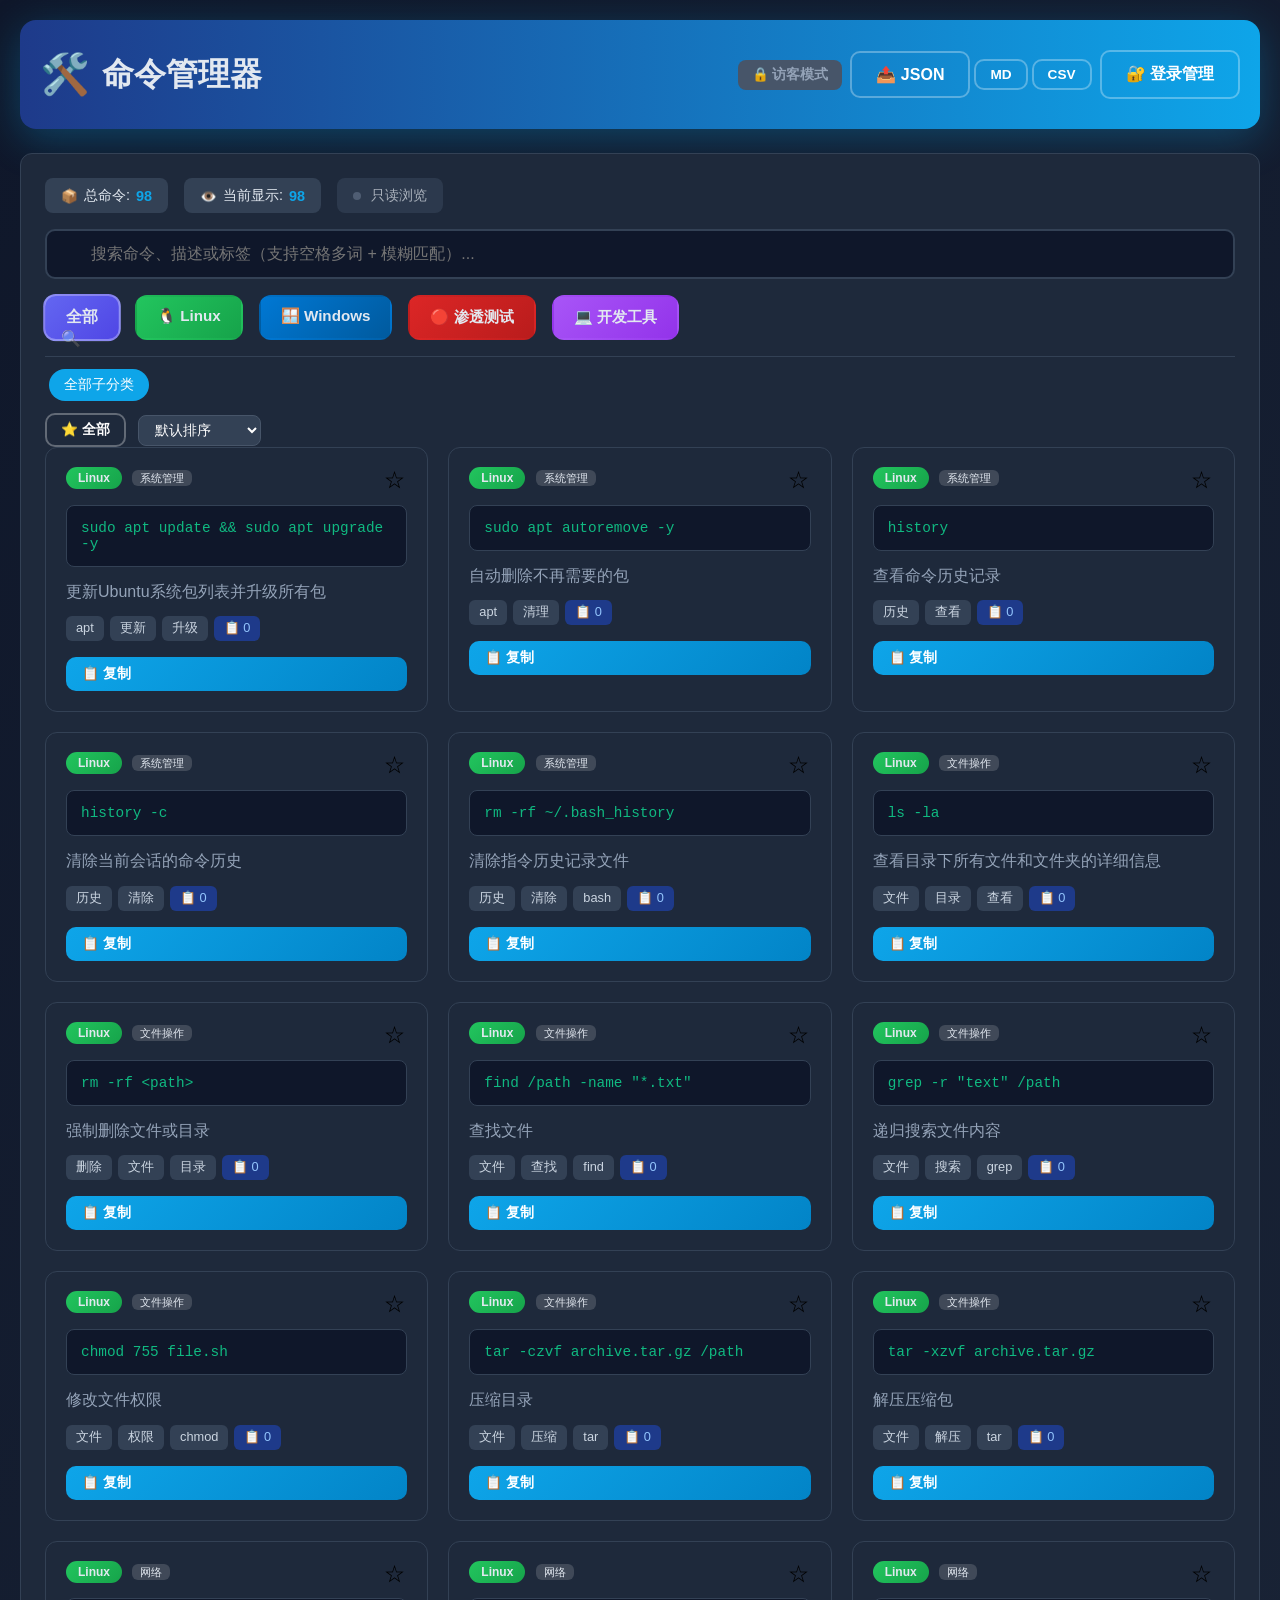
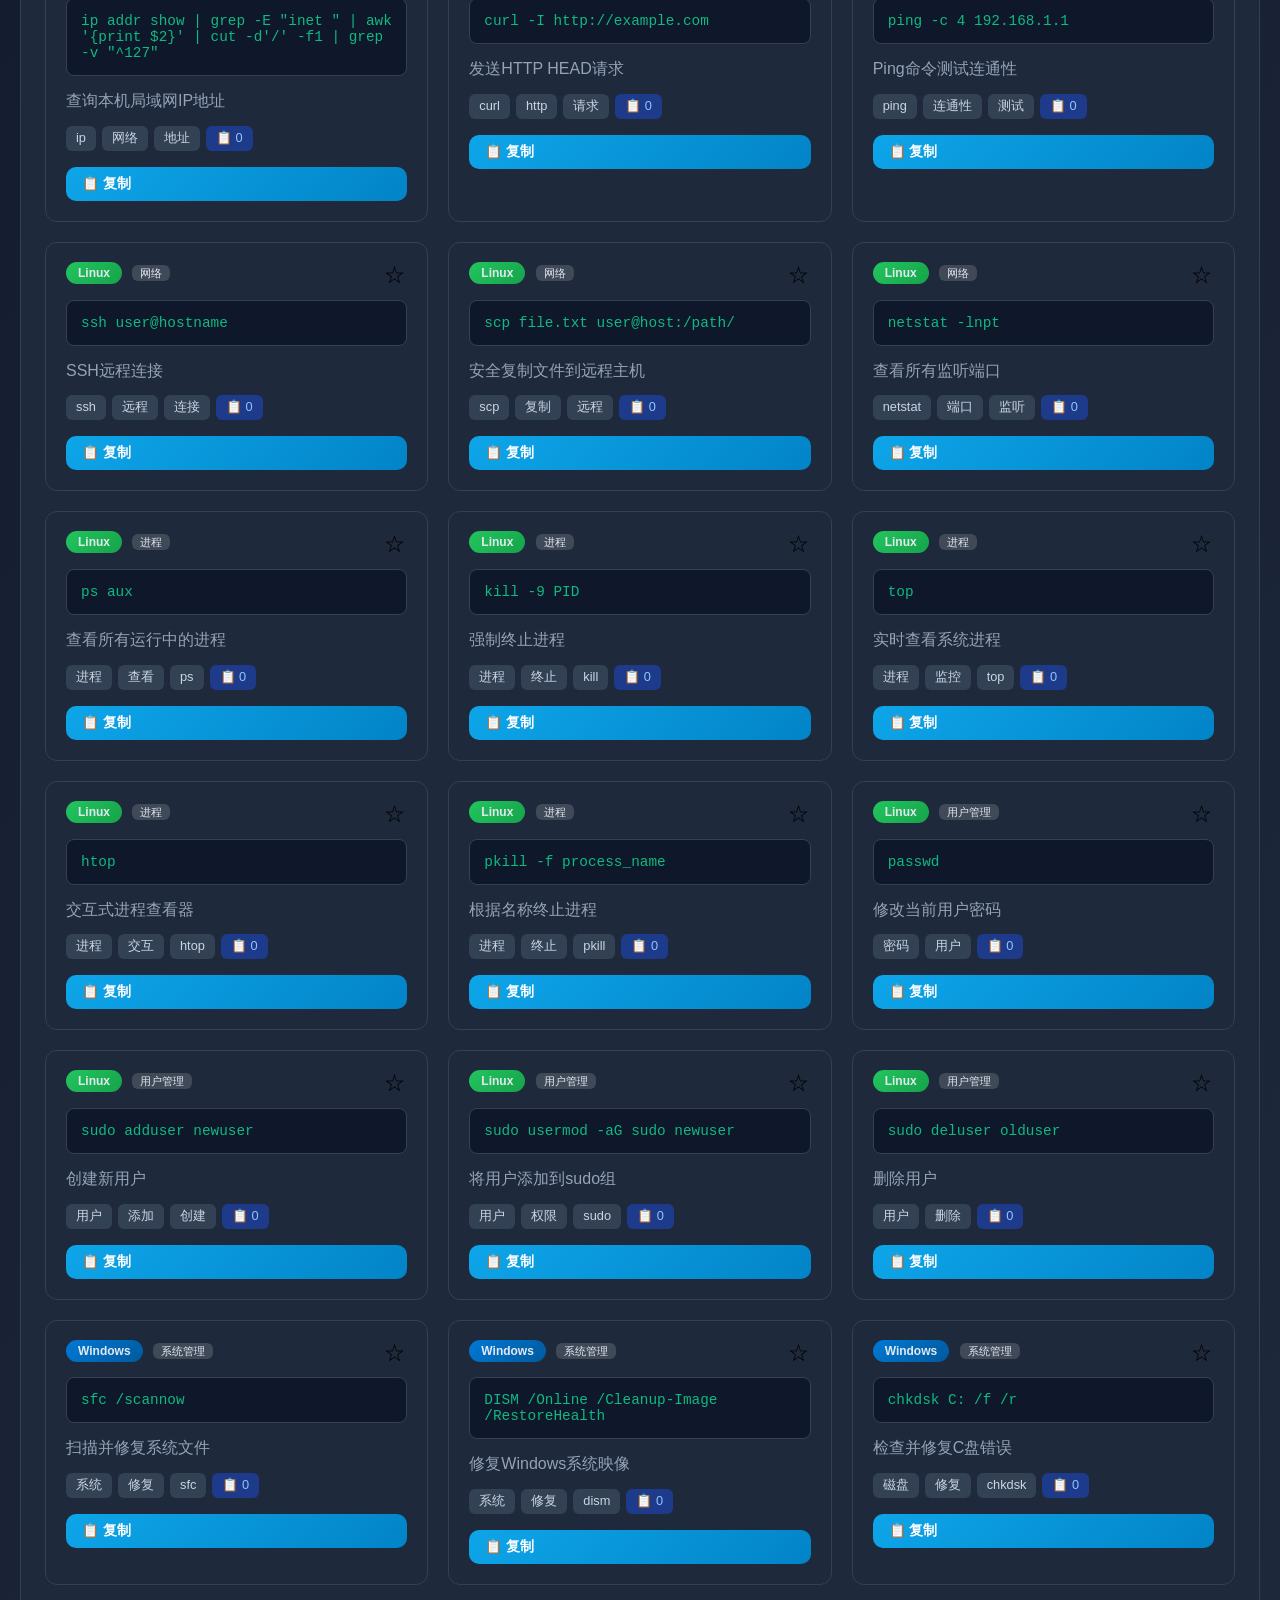
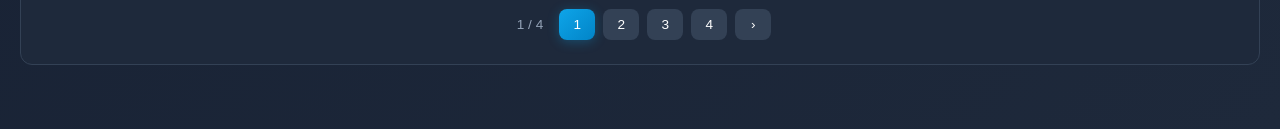
==== index.html @ 3b749e47 "fix: 搜索框自动填充admin - type=search + 移除id中username + autocomplete new-password" ====
<!DOCTYPE html>
<html lang="zh-CN">
<head>
    <meta charset="UTF-8">
    <meta name="viewport" content="width=device-width, initial-scale=1.0">
    <title>命令管理器</title>
    <style>
        * { margin: 0; padding: 0; box-sizing: border-box; }
        ::selection { background: rgba(14, 165, 233, 0.3); color: #e2e8f0; }
        ::-webkit-scrollbar { width: 8px; height: 8px; }
        ::-webkit-scrollbar-track { background: #0f172a; }
        ::-webkit-scrollbar-thumb { background: #475569; border-radius: 4px; }
        ::-webkit-scrollbar-thumb:hover { background: #64748b; }
        body { font-family: 'Segoe UI', Tahoma, Geneva, Verdana, sans-serif; background: linear-gradient(135deg, #0f172a 0%, #1e293b 100%); min-height: 100vh; color: #e2e8f0; }
        .container { max-width: 1400px; margin: 0 auto; padding: 20px 20px 40px; }
        
        header {
            background: linear-gradient(90deg, #1e3a8a, #0ea5e9);
            padding: 30px 20px;
            border-radius: 16px;
            margin-bottom: 24px;
            box-shadow: 0 10px 40px rgba(14, 165, 233, 0.3);
        }
        
        h1 { font-size: 2rem; font-weight: 700; display: flex; align-items: center; gap: 12px; }
        h1::before { content: "🛠️"; font-size: 2.5rem; }
        
        .header-content { display: flex; justify-content: space-between; align-items: center; flex-wrap: wrap; gap: 20px; }
        
        .btn {
            padding: 12px 24px; border: none; border-radius: 10px; cursor: pointer; font-size: 1rem;
            font-weight: 600; transition: all 0.3s ease; display: inline-flex; align-items: center; gap: 8px;
        }
        
        .btn-primary { background: linear-gradient(135deg, #10b981, #059669); color: white; box-shadow: 0 4px 15px rgba(16, 185, 129, 0.4); }
        .btn-primary:hover { transform: translateY(-2px); box-shadow: 0 6px 20px rgba(16, 185, 129, 0.5); }
        .btn-secondary { background: #475569; color: white; }
        .btn-secondary:hover { background: #64748b; }
        
        .search-section { background: #1e293b; padding: 24px; border-radius: 12px; margin-bottom: 24px; border: 1px solid #334155; }
        
        .stats-bar { display: flex; gap: 16px; margin-bottom: 16px; flex-wrap: wrap; }
        .stat-item { background: #334155; padding: 8px 16px; border-radius: 8px; font-size: 0.9rem; display: flex; align-items: center; gap: 6px; }
        .stat-item strong { color: #0ea5e9; }
        .stat-item:nth-child(1)::before { content: "📦"; font-size: 0.85rem; }
        .stat-item:nth-child(2)::before { content: "👁️"; font-size: 0.85rem; }
        
        .search-wrapper { position: relative; }
        .search-wrapper::before {
            content: "🔍"; position: absolute; left: 16px; top: 50%; transform: translateY(-50%);
            font-size: 1rem; z-index: 1; pointer-events: none; opacity: 0.6;
        }
        .search-input {
            width: 100%; padding: 14px 20px 14px 44px; background: #0f172a; border: 2px solid #334155;
            border-radius: 10px; color: white; font-size: 1rem; transition: all 0.3s ease;
            -webkit-appearance: none; appearance: none;
        }
        .search-input::-webkit-search-decoration,
        .search-input::-webkit-search-cancel-button,
        .search-input::-webkit-search-results-button,
        .search-input::-webkit-search-results-decoration { display: none; }
        .search-input:focus { outline: none; border-color: #0ea5e9; box-shadow: 0 0 0 3px rgba(14, 165, 233, 0.2); }
        
        .category-container {
            display: flex;
            gap: 16px;
            margin-top: 16px;
            padding-bottom: 16px;
            border-bottom: 1px solid #334155;
            flex-wrap: wrap;
        }
        
        .main-category {
            padding: 10px 20px;
            border-radius: 12px;
            cursor: pointer;
            font-weight: 600;
            transition: all 0.3s ease;
            border: 2px solid transparent;
            font-size: 0.95rem;
        }
        
        .main-category.active {
            transform: scale(1.05);
            border-color: rgba(255,255,255,0.3);
        }
        
        .main-category.linux { background: linear-gradient(135deg, #22c55e, #16a34a); }
        .main-category.windows { background: linear-gradient(135deg, #0078d4, #005a9e); }
        .main-category.pentest { background: linear-gradient(135deg, #dc2626, #b91c1c); }
        .main-category.dev { background: linear-gradient(135deg, #a855f7, #9333ea); }
        .main-category.all { background: linear-gradient(135deg, #6366f1, #4f46e5); }
        
        .sub-categories {
            display: flex;
            flex-wrap: wrap;
            gap: 8px;
            margin-top: 12px;
            padding-left: 4px;
        }
        
        .sub-category {
            padding: 6px 14px;
            background: #334155;
            border-radius: 16px;
            cursor: pointer;
            font-size: 0.85rem;
            transition: all 0.2s ease;
            border: 1px solid transparent;
        }
        
        .sub-category:hover { background: #475569; }
        .sub-category.active {
            background: #0ea5e9;
            color: white;
        }
        
        .commands-grid { display: grid; grid-template-columns: repeat(auto-fill, minmax(380px, 1fr)); gap: 20px; }
        
        .command-card {
            background: #1e293b;
            border-radius: 12px;
            padding: 20px;
            border: 1px solid #334155;
            transition: all 0.3s ease;
            position: relative;
        }
        
        .command-card:hover { transform: translateY(-4px); box-shadow: 0 12px 40px rgba(0, 0, 0, 0.4); border-color: #475569; }
        .command-card::after {
            content: ''; position: absolute; inset: 0; border-radius: 12px;
            opacity: 0; transition: opacity 0.3s;
            background: linear-gradient(135deg, rgba(14,165,233,0.05), transparent);
            pointer-events: none;
        }
        .command-card:hover::after { opacity: 1; }
        
        .command-header { display: flex; justify-content: space-between; align-items: flex-start; margin-bottom: 12px; }
        
        .category-badge {
            padding: 4px 12px;
            border-radius: 12px;
            font-size: 0.75rem;
            font-weight: 600;
        }
        
        .badge-linux { background: linear-gradient(135deg, #22c55e, #16a34a); }
        .badge-windows { background: linear-gradient(135deg, #0078d4, #005a9e); }
        .badge-pentest { background: linear-gradient(135deg, #dc2626, #b91c1c); }
        .badge-dev { background: linear-gradient(135deg, #a855f7, #9333ea); }
        
        .sub-badge {
            padding: 2px 8px;
            background: rgba(255,255,255,0.15);
            border-radius: 6px;
            font-size: 0.7rem;
            margin-left: 6px;
        }
        
        .command-code {
            background: #0f172a;
            padding: 14px;
            border-radius: 8px;
            font-family: 'JetBrains Mono', 'Fira Code', Consolas, monospace;
            font-size: 0.9rem;
            color: #10b981;
            overflow-x: auto;
            cursor: pointer;
            margin-bottom: 12px;
            border: 1px solid #334155;
            position: relative;
        }
        .command-code::after {
            content: "📋 复制";
            position: absolute; top: 6px; right: 6px;
            background: rgba(15,23,42,0.9); color: #94a3b8;
            padding: 2px 8px; border-radius: 4px;
            font-family: 'Segoe UI', sans-serif;
            font-size: 0.7rem; opacity: 0;
            transition: opacity 0.2s;
            pointer-events: none;
        }
        .command-code:hover::after { opacity: 1; }
        
        .command-description {
            color: #94a3b8;
            margin-bottom: 0;
            line-height: 1.6;
            display: -webkit-box;
            -webkit-line-clamp: 2;
            -webkit-box-orient: vertical;
            overflow: hidden;
            transition: all 0.35s ease;
        }
        .command-description.expanded {
            -webkit-line-clamp: unset;
        }
        .description-wrapper:has(.expanded) .description-expand-btn { color: #38bdf8; }
        .description-wrapper { margin-bottom: 12px; position: relative; }
        .description-expand-btn {
            background: none;
            border: none;
            color: #0ea5e9;
            cursor: pointer;
            font-size: 0.8rem;
            padding: 4px 0;
            margin-top: 4px;
        }
        .description-expand-btn:hover { color: #38bdf8; text-decoration: underline; }
        
        .tags { display: flex; flex-wrap: wrap; gap: 6px; margin-bottom: 16px; }
        .tag { background: #334155; padding: 4px 10px; border-radius: 6px; font-size: 0.8rem; color: #cbd5e1; }
        
        .card-actions { display: flex; gap: 8px; }
        .card-actions .btn { padding: 8px 16px; font-size: 0.85rem; flex: 1; }
        
        .btn-copy { background: linear-gradient(135deg, #0ea5e9, #0284c7); color: white; }
        .btn-copy:hover { background: linear-gradient(135deg, #0284c7, #0369a1); }
        .btn-edit { background: #334155; color: white; }
        .btn-edit:hover { background: #475569; }
        .btn-delete { background: #dc2626; color: white; }
        .btn-delete:hover { background: #b91c1c; }
        
        .modal {
            display: none;
            position: fixed;
            top: 0; left: 0; width: 100%; height: 100%;
            background: rgba(0, 0, 0, 0.7);
            backdrop-filter: blur(5px);
            z-index: 1000;
            justify-content: center;
            align-items: center;
            opacity: 0;
            transition: opacity 0.25s ease;
        }
        
        .modal.active { display: flex; opacity: 1; }
        
        .modal-content {
            background: #1e293b;
            padding: 30px;
            border-radius: 16px;
            width: 90%;
            max-width: 600px;
            max-height: 90vh;
            overflow-y: auto;
            border: 1px solid #334155;
            transform: scale(0.95) translateY(10px);
            transition: transform 0.25s ease;
        }
        .modal.active .modal-content { transform: scale(1) translateY(0); }
        
        .modal-header { display: flex; justify-content: space-between; align-items: center; margin-bottom: 24px; }
        .modal-header h2 { font-size: 1.5rem; }
        
        .close-btn {
            background: none; border: none; color: #94a3b8; font-size: 1.8rem;
            cursor: pointer; transition: color 0.3s;
        }
        
        .close-btn:hover { color: white; }
        
        .form-group { margin-bottom: 20px; }
        .form-group label { display: block; margin-bottom: 8px; font-weight: 600; color: #cbd5e1; }
        
        .form-group input, .form-group textarea, .form-group select {
            width: 100%; padding: 12px; background: #0f172a;
            border: 2px solid #334155; border-radius: 8px;
            color: white; font-size: 1rem; transition: all 0.3s;
        }
        
        .form-group input:focus, .form-group textarea:focus, .form-group select:focus {
            outline: none; border-color: #0ea5e9; box-shadow: 0 0 0 3px rgba(14, 165, 233, 0.15);
        }
        
        .form-group textarea { min-height: 100px; resize: vertical; font-family: monospace; }
        
        .form-row { display: flex; gap: 12px; }
        .form-row .form-group { flex: 1; }
        
        .form-actions { display: flex; gap: 12px; justify-content: flex-end; margin-top: 24px; }
        
        .empty-state { text-align: center; padding: 60px 20px; color: #64748b; grid-column: 1 / -1; }
        .empty-state-icon { font-size: 4rem; margin-bottom: 16px; }
        
        .toast-container {
            position: fixed; bottom: 30px; right: 30px;
            z-index: 2000;
            display: flex;
            flex-direction: column-reverse;
            gap: 8px;
            pointer-events: none;
        }
        .toast-item {
            background: #10b981; color: white;
            padding: 12px 20px; border-radius: 10px;
            box-shadow: 0 10px 30px rgba(0, 0, 0, 0.3);
            transform: translateX(30px); opacity: 0;
            transition: all 0.35s cubic-bezier(0.22, 1, 0.36, 1);
            display: flex; align-items: center; gap: 12px;
        }
        .toast-item.show { transform: translateX(0); opacity: 1; }
        .toast-item.fade { opacity: 0; transform: translateX(30px); }
        .toast-item.undo-toast { background: #334155; }
        .toast-undo-btn {
            background: #0ea5e9; color: white; border: none; border-radius: 6px;
            padding: 4px 12px; cursor: pointer; font-weight: 600; font-size: 0.85rem;
            white-space: nowrap; transition: background 0.2s;
        }
        .toast-undo-btn:hover { background: #0284c7; }
        .command-code:hover { border-color: #0ea5e9; }
        .command-code.copied {
            animation: flashCopy 0.6s ease;
            border-color: #10b981;
        }
        @keyframes flashCopy {
            0% { background: #0f172a; }
            30% { background: rgba(16, 185, 129, 0.3); box-shadow: 0 0 20px rgba(16, 185, 129, 0.3); }
            100% { background: #0f172a; }
        }
        .highlight { background: #eab308; color: #0f172a; padding: 1px 4px; border-radius: 3px; font-weight: 600; }
        .header-actions { display: flex; gap: 8px; align-items: center; flex-wrap: wrap; }
        .btn-outline { background: transparent; border: 2px solid rgba(255,255,255,0.3); color: white; }
        .btn-outline:hover { background: rgba(255,255,255,0.1); border-color: white; }
        .btn-sm { padding: 6px 14px; font-size: 0.85rem; }
        .filter-bar { display: flex; gap: 12px; margin-top: 12px; flex-wrap: wrap; align-items: center; }
        .shortcuts-overlay {
            display: none; position: fixed; inset: 0; background: rgba(0,0,0,0.6);
            backdrop-filter: blur(4px); z-index: 3000; justify-content: center; align-items: center;
            opacity: 0; transition: opacity 0.2s ease;
        }
        .shortcuts-overlay.active { display: flex; opacity: 1; }
        .shortcuts-panel {
            background: #1e293b; border: 1px solid #334155; border-radius: 16px;
            padding: 30px; max-width: 480px; width: 90%; max-height: 80vh; overflow-y: auto;
            transform: scale(0.95); transition: transform 0.25s ease;
        }
        .shortcuts-overlay.active .shortcuts-panel { transform: scale(1); }
        .shortcuts-panel h2 { margin-bottom: 20px; font-size: 1.3rem; }
        .shortcuts-grid { display: grid; grid-template-columns: 1fr 2fr; gap: 4px 16px; }
        .shortcuts-grid .key {
            background: #0f172a; padding: 6px 12px; border-radius: 6px;
            font-family: monospace; font-size: 0.85rem; text-align: center;
            border: 1px solid #475569; color: #0ea5e9;
        }
        .shortcuts-grid .desc { padding: 6px 0; color: #94a3b8; font-size: 0.9rem; }
        .btn-star {
            background: none; border: none; cursor: pointer; font-size: 1.3rem; padding: 2px;
            transition: all 0.2s; line-height: 1;
        }
        .btn-star:hover { transform: scale(1.3); }
        .btn-star.favorited { animation: starPop 0.3s ease; }
        @keyframes starPop {
            0% { transform: scale(1); }
            50% { transform: scale(1.3); }
            100% { transform: scale(1); }
        }
        .sort-select {
            background: #334155; color: white; border: 1px solid #475569;
            padding: 6px 12px; border-radius: 8px; font-size: 0.85rem;
            cursor: pointer;
        }
        .sort-select:focus { outline: none; border-color: #0ea5e9; }
        .command-card.favorited { border-color: #eab308; }

        .batch-bar {
            display: none; background: #334155; border-radius: 10px;
            padding: 12px 16px; margin-bottom: 16px; align-items: center; gap: 12px; flex-wrap: wrap;
            transform: translateY(-8px); opacity: 0;
            transition: all 0.3s ease;
        }
        .batch-bar.active { display: flex; transform: translateY(0); opacity: 1; }
        .batch-bar .count { color: #94a3b8; font-size: 0.9rem; flex: 1; }
        .card-checkbox {
            width: 18px; height: 18px; cursor: pointer; accent-color: #0ea5e9;
            flex-shrink: 0;
        }
        .command-card .card-row { display: flex; gap: 10px; align-items: flex-start; }
        .command-card .card-body { flex: 1; min-width: 0; }

        .pagination { display: flex; justify-content: center; gap: 8px; margin-top: 24px; flex-wrap: wrap; }
        .page-btn {
            background: #334155; color: white; border: none; border-radius: 8px;
            padding: 8px 14px; cursor: pointer; font-size: 0.85rem; transition: all 0.2s;
            min-width: 36px; text-align: center;
        }
        .page-btn:hover { background: #475569; transform: translateY(-1px); }
        .page-btn.active { background: linear-gradient(135deg, #0ea5e9, #0284c7); box-shadow: 0 2px 12px rgba(14,165,233,0.3); }
        .page-btn:disabled { opacity: 0.4; cursor: default; transform: none; }
        .page-info { color: #94a3b8; font-size: 0.85rem; display: flex; align-items: center; padding: 0 8px; }
        
        @media (max-width: 1024px) {
            .commands-grid { grid-template-columns: repeat(auto-fill, minmax(320px, 1fr)); }
        }
        @media (max-width: 768px) {
            .commands-grid { grid-template-columns: 1fr; }
            h1 { font-size: 1.5rem; }
            .header-content { flex-direction: column; align-items: stretch; }
            .stats-bar { flex-direction: column; }
            .form-row { flex-direction: column; }
            header { padding: 20px 16px; }
            .search-section { padding: 16px; }
            .command-card { padding: 16px; }
            .modal-content { padding: 20px; }
            .toast-container { right: 16px; bottom: 16px; left: 16px; }
            .toast-item { width: 100%; }
        }
        .sync-status { cursor: pointer; }
        .sync-status:hover { background: #475569; }
        .sync-status .sync-dot {
            display: inline-block; width: 8px; height: 8px; border-radius: 50%;
            margin-right: 4px; vertical-align: middle;
        }
        .sync-status .sync-dot.disconnected { background: #ef4444; }
        .sync-status .sync-dot.syncing { background: #f59e0b; animation: syncPulse 0.8s infinite; }
        .sync-status .sync-dot.synced { background: #10b981; }
        .sync-status .sync-dot.error { background: #ef4444; }
        @keyframes syncPulse {
            0%, 100% { opacity: 1; }
            50% { opacity: 0.3; }
        }
        .sync-link { color: #0ea5e9; text-decoration: none; }
        .sync-link:hover { text-decoration: underline; }
        .auth-badge {
            display: inline-flex; align-items: center; gap: 6px;
            padding: 6px 14px; border-radius: 8px; font-size: 0.85rem; font-weight: 600;
        }
        .auth-badge.visitor { background: #475569; color: #94a3b8; }
        .auth-badge.admin { background: #1e3a8a; color: #93c5fd; }
        body:not(.admin-mode) .admin-only { display: none !important; }
        body.admin-mode .visitor-only { display: none !important; }
    </style>
</head>
<body>
    <div class="container">
        <header>
            <div class="header-content">
               <h1>命令管理器</h1>
                <div class="header-actions">
                    <span class="auth-badge visitor visitor-only">🔒 访客模式</span>
                    <span class="auth-badge admin admin-only">👑 管理员</span>
                    <button class="btn btn-primary admin-only" onclick="openModal()">
                        <span>➕</span> 添加命令
                    </button>
                    <div style="display:flex;gap:4px;align-items:center">
                        <button class="btn btn-outline" onclick="exportData('json')">📤 JSON</button>
                        <button class="btn btn-outline btn-sm" onclick="exportData('markdown')">MD</button>
                        <button class="btn btn-outline btn-sm" onclick="exportData('csv')">CSV</button>
                    </div>
                    <button class="btn btn-outline admin-only" onclick="document.getElementById('importInput').click()">📥 导入</button>
                    <button class="btn btn-outline admin-only" onclick="manualSync()" title="手动同步到 GitHub">☁️ 同步</button>
                    <input type="file" id="importInput" accept=".json" style="display:none" onchange="importData(event)">
                    <button class="btn btn-outline visitor-only" id="loginBtn" onclick="openLoginModal()">🔐 登录管理</button>
                    <button class="btn btn-outline admin-only" id="logoutBtn" onclick="logout()">🚪 退出</button>
                </div>
            </div>
        </header>

        <div class="search-section">
            <div class="stats-bar">
                <div class="stat-item">总命令: <strong id="totalCount">0</strong></div>
                <div class="stat-item">当前显示: <strong id="currentCount">0</strong></div>
                <div class="stat-item visitor-only" style="cursor:default;opacity:0.7">
                    <span style="display:inline-block;width:8px;height:8px;border-radius:50%;background:#64748b;margin-right:4px;vertical-align:middle"></span>
                    只读浏览
                </div>
                <div class="stat-item sync-status admin-only" id="syncStatus" onclick="openSyncModal()" title="点击配置云同步"><span class="sync-dot disconnected" id="syncDot"></span><span id="syncStatusText">未连接</span><span style="margin-left:6px;cursor:pointer;opacity:0.6;transition:opacity 0.2s" onclick="event.stopPropagation();manualSync()" onmouseover="this.style.opacity=1" onmouseout="this.style.opacity=0.6" title="手动同步">⟳</span></div>
            </div>
            <div class="search-wrapper"><input type="search" class="search-input" id="searchInput" placeholder="搜索命令、描述或标签（支持空格多词 + 模糊匹配）..." oninput="onSearchInput()" autocomplete="off">
            
            <div class="category-container" id="mainCategories">
                <div class="main-category all active" data-category="all" onclick="selectMainCategory('all')">全部</div>
                <div class="main-category linux" data-category="Linux" onclick="selectMainCategory('Linux')">🐧 Linux</div>
                <div class="main-category windows" data-category="Windows" onclick="selectMainCategory('Windows')">🪟 Windows</div>
                <div class="main-category pentest" data-category="渗透测试" onclick="selectMainCategory('渗透测试')">🔴 渗透测试</div>
                <div class="main-category dev" data-category="开发工具" onclick="selectMainCategory('开发工具')">💻 开发工具</div>
            </div>
            
            <div class="sub-categories" id="subCategories">
            </div>
            <div class="filter-bar" id="filterBar">
                <button class="btn btn-outline btn-sm" id="favoriteFilter" onclick="toggleFavoriteFilter()">⭐ 全部</button>
                <select class="sort-select" id="sortSelect" onchange="filterCommands()">
                    <option value="default">默认排序</option>
                    <option value="freq">🔥 使用频率</option>
                    <option value="recent">🕐 最近添加</option>
                    <option value="name">📋 名称</option>
                </select>
            </div>
            <div class="batch-bar admin-only" id="batchBar">
                <span class="count" id="batchCount">已选择 0 项</span>
                <button class="btn btn-outline btn-sm" onclick="selectAll()">全选</button>
                <button class="btn btn-delete btn-sm" onclick="batchDelete()">🗑️ 批量删除</button>
                <button class="btn btn-sm" style="background:#0ea5e9;color:white" onclick="batchExport()">📤 导出选中</button>
            </div>
        </div>

        <div class="commands-grid" id="commandsGrid">
        </div>
        <div class="pagination" id="pagination"></div>
    </div>

    <div class="shortcuts-overlay" id="shortcutsOverlay" onclick="if(event.target===this)closeShortcuts()">
        <div class="shortcuts-panel">
            <div class="modal-header">
                <h2>⌨️ 键盘快捷键</h2>
                <button class="close-btn" onclick="closeShortcuts()">&times;</button>
            </div>
            <div class="shortcuts-grid">
                <span class="key">N</span><span class="desc">添加新命令</span>
                <span class="key">⌘F / Ctrl+F</span><span class="desc">聚焦搜索框</span>
                <span class="key">Esc</span><span class="desc">关闭弹窗</span>
                <span class="key">?</span><span class="desc">显示此面板</span>
                <span class="key">单击命令</span><span class="desc">复制到剪贴板</span>
                <span class="key">⭐ 星标</span><span class="desc">收藏常用命令</span>
            </div>
        </div>
    </div>

    <div class="modal" id="commandModal">
        <div class="modal-content">
            <div class="modal-header">
                <h2 id="modalTitle">添加命令</h2>
                <button class="close-btn" onclick="closeModal()">&times;</button>
            </div>
            <form id="commandForm" onsubmit="saveCommand(event)">
                <input type="hidden" id="commandId">
                <div class="form-group">
                    <label>命令</label>
                    <textarea id="commandInput" required placeholder="例如: ls -la"></textarea>
                </div>
                <div class="form-group">
                    <label>说明</label>
                    <textarea id="descriptionInput" required placeholder="命令的用途说明" rows="2"></textarea>
                </div>
                <div class="form-row">
                    <div class="form-group">
                        <label>主分类</label>
                        <select id="mainCategoryInput" required onchange="onMainCategoryChange()">
                            <option value="Linux">🐧 Linux</option>
                            <option value="Windows">🪟 Windows</option>
                            <option value="渗透测试">🔴 渗透测试</option>
                            <option value="开发工具">💻 开发工具</option>
                        </select>
                    </div>
                    <div class="form-group">
                        <label>子分类</label>
                        <input type="text" id="subCategoryInput" list="subCategoryList" placeholder="输入或选择子分类" required>
                        <datalist id="subCategoryList"></datalist>
                    </div>
                </div>
                <div class="form-group">
                    <label>标签（用逗号分隔）</label>
                    <input type="text" id="tagsInput" placeholder="例如: 文件, 目录, 查看">
                </div>
                <div class="form-actions">
                    <button type="button" class="btn btn-secondary" onclick="closeModal()">取消</button>
                    <button type="submit" class="btn btn-primary">保存</button>
                </div>
            </form>
        </div>
    </div>

    <div class="modal" id="loginModal">
        <div class="modal-content" style="max-width:400px">
            <div class="modal-header">
                <h2 id="loginModalTitle">🔐 管理员登录</h2>
                <button class="close-btn" onclick="closeLoginModal()">&times;</button>
            </div>
            <div id="setupForm" autocomplete="off">
                <p style="color:#94a3b8;font-size:0.9rem;margin-bottom:16px">首次使用，请创建管理员账号：</p>
                <div class="form-group">
                    <label>用户名</label>
                    <input type="text" id="suName" placeholder="输入用户名" autocomplete="off">
                </div>
                <div class="form-group">
                    <label>密码</label>
                    <input type="password" id="setupPassword" placeholder="至少 6 位" autocomplete="new-password">
                </div>
                <div class="form-group">
                    <label>确认密码</label>
                    <input type="password" id="setupPasswordConfirm" placeholder="再次输入密码" autocomplete="new-password">
                </div>
                <div id="setupError" style="color:#ef4444;margin-bottom:12px;display:none"></div>
                <div class="form-actions">
                    <button class="btn btn-primary" onclick="handleSetup()">创建账号</button>
                </div>
            </div>
            <div id="loginForm" style="display:none" autocomplete="off">
                <div class="form-group">
                    <label>用户名</label>
                    <input type="text" id="loginUsername" autocomplete="off">
                </div>
                <div class="form-group">
                    <label>密码</label>
                    <input type="password" id="loginPassword" autocomplete="new-password">
                </div>
                <div id="loginError" style="color:#ef4444;margin-bottom:12px;display:none"></div>
                <div class="form-actions">
                    <button class="btn btn-primary" onclick="handleLogin()">登录</button>
                </div>
            </div>
        </div>
    </div>

    <div class="modal" id="syncModal">
        <div class="modal-content" style="max-width:520px">
            <div class="modal-header">
                <h2>☁️ 云同步设置</h2>
                <button class="close-btn" onclick="closeSyncModal()">&times;</button>
            </div>
            <div class="form-group">
                <label>GitHub Personal Access Token</label>
                <input type="password" id="tokenInput" placeholder="github_pat_xxxxxxxxxxxx" autocomplete="off">
            </div>
            <p style="font-size:0.85rem;color:#94a3b8;margin-bottom:16px;line-height:1.5">
                需要 Fine-grained token，仓库权限选择 <strong>Contents (Read and write)</strong>。<br>
                <a class="sync-link" href="https://github.com/settings/tokens?type=beta" target="_blank">去 GitHub 创建 Token →</a>
            </p>
            <div id="syncTestResult" style="margin-bottom:12px;font-size:0.9rem;min-height:1.2em"></div>
            <div class="form-actions">
                <button class="btn btn-secondary" onclick="clearSyncConfig()">清除</button>
                <button class="btn btn-outline" onclick="testGitHubConnection()">测试连接</button>
                <button class="btn btn-primary" onclick="saveSyncConfig()">保存并同步</button>
            </div>
        </div>
    </div>

    <div class="toast-container" id="toastContainer"></div>

    <script>
        const defaultCategoryStructure = {
            'Linux': ['系统管理', '文件操作', '网络', '进程', '用户管理', '防火墙', '其他'],
            'Windows': ['系统管理', '网络', '进程', '用户管理', '其他'],
            '渗透测试': ['Nmap', 'SQLMap', 'Metasploit', '密码破解', 'Web测试', '无线测试', '其他'],
            '开发工具': ['Git', 'Docker', 'NPM/Node', 'Python', '数据库', '构建工具', '其他']
        };
        
        let categoryStructure = JSON.parse(JSON.stringify(defaultCategoryStructure));

        const defaultCommands = [
            // === Linux - 系统管理 ===
            { id: '1', command: 'sudo apt update && sudo apt upgrade -y', description: '更新Ubuntu系统包列表并升级所有包', mainCategory: 'Linux', subCategory: '系统管理', tags: ['apt', '更新', '升级'], createdAt: new Date().toISOString(), updatedAt: new Date().toISOString() },
            { id: '2', command: 'sudo apt autoremove -y', description: '自动删除不再需要的包', mainCategory: 'Linux', subCategory: '系统管理', tags: ['apt', '清理'], createdAt: new Date().toISOString(), updatedAt: new Date().toISOString() },
            { id: '3', command: 'history', description: '查看命令历史记录', mainCategory: 'Linux', subCategory: '系统管理', tags: ['历史', '查看'], createdAt: new Date().toISOString(), updatedAt: new Date().toISOString() },
            { id: '4', command: 'history -c', description: '清除当前会话的命令历史', mainCategory: 'Linux', subCategory: '系统管理', tags: ['历史', '清除'], createdAt: new Date().toISOString(), updatedAt: new Date().toISOString() },
            { id: '5', command: 'rm -rf ~/.bash_history', description: '清除指令历史记录文件', mainCategory: 'Linux', subCategory: '系统管理', tags: ['历史', '清除', 'bash'], createdAt: new Date().toISOString(), updatedAt: new Date().toISOString() },
            
            // === Linux - 文件操作 ===
            { id: '6', command: 'ls -la', description: '查看目录下所有文件和文件夹的详细信息', mainCategory: 'Linux', subCategory: '文件操作', tags: ['文件', '目录', '查看'], createdAt: new Date().toISOString(), updatedAt: new Date().toISOString() },
            { id: '7', command: 'rm -rf <path>', description: '强制删除文件或目录', mainCategory: 'Linux', subCategory: '文件操作', tags: ['删除', '文件', '目录'], createdAt: new Date().toISOString(), updatedAt: new Date().toISOString() },
            { id: '8', command: 'find /path -name "*.txt"', description: '查找文件', mainCategory: 'Linux', subCategory: '文件操作', tags: ['文件', '查找', 'find'], createdAt: new Date().toISOString(), updatedAt: new Date().toISOString() },
            { id: '9', command: 'grep -r "text" /path', description: '递归搜索文件内容', mainCategory: 'Linux', subCategory: '文件操作', tags: ['文件', '搜索', 'grep'], createdAt: new Date().toISOString(), updatedAt: new Date().toISOString() },
            { id: '10', command: 'chmod 755 file.sh', description: '修改文件权限', mainCategory: 'Linux', subCategory: '文件操作', tags: ['文件', '权限', 'chmod'], createdAt: new Date().toISOString(), updatedAt: new Date().toISOString() },
            { id: '11', command: 'tar -czvf archive.tar.gz /path', description: '压缩目录', mainCategory: 'Linux', subCategory: '文件操作', tags: ['文件', '压缩', 'tar'], createdAt: new Date().toISOString(), updatedAt: new Date().toISOString() },
            { id: '12', command: 'tar -xzvf archive.tar.gz', description: '解压压缩包', mainCategory: 'Linux', subCategory: '文件操作', tags: ['文件', '解压', 'tar'], createdAt: new Date().toISOString(), updatedAt: new Date().toISOString() },
            
            // === Linux - 网络 ===
            { id: '13', command: 'ip addr show | grep -E "inet " | awk \'{print $2}\' | cut -d\'/\' -f1 | grep -v "^127"', description: '查询本机局域网IP地址', mainCategory: 'Linux', subCategory: '网络', tags: ['ip', '网络', '地址'], createdAt: new Date().toISOString(), updatedAt: new Date().toISOString() },
            { id: '14', command: 'curl -I http://example.com', description: '发送HTTP HEAD请求', mainCategory: 'Linux', subCategory: '网络', tags: ['curl', 'http', '请求'], createdAt: new Date().toISOString(), updatedAt: new Date().toISOString() },
            { id: '15', command: 'ping -c 4 192.168.1.1', description: 'Ping命令测试连通性', mainCategory: 'Linux', subCategory: '网络', tags: ['ping', '连通性', '测试'], createdAt: new Date().toISOString(), updatedAt: new Date().toISOString() },
            { id: '16', command: 'ssh user@hostname', description: 'SSH远程连接', mainCategory: 'Linux', subCategory: '网络', tags: ['ssh', '远程', '连接'], createdAt: new Date().toISOString(), updatedAt: new Date().toISOString() },
            { id: '17', command: 'scp file.txt user@host:/path/', description: '安全复制文件到远程主机', mainCategory: 'Linux', subCategory: '网络', tags: ['scp', '复制', '远程'], createdAt: new Date().toISOString(), updatedAt: new Date().toISOString() },
            { id: '18', command: 'netstat -lnpt', description: '查看所有监听端口', mainCategory: 'Linux', subCategory: '网络', tags: ['netstat', '端口', '监听'], createdAt: new Date().toISOString(), updatedAt: new Date().toISOString() },
            
            // === Linux - 进程 ===
            { id: '19', command: 'ps aux', description: '查看所有运行中的进程', mainCategory: 'Linux', subCategory: '进程', tags: ['进程', '查看', 'ps'], createdAt: new Date().toISOString(), updatedAt: new Date().toISOString() },
            { id: '20', command: 'kill -9 PID', description: '强制终止进程', mainCategory: 'Linux', subCategory: '进程', tags: ['进程', '终止', 'kill'], createdAt: new Date().toISOString(), updatedAt: new Date().toISOString() },
            { id: '21', command: 'top', description: '实时查看系统进程', mainCategory: 'Linux', subCategory: '进程', tags: ['进程', '监控', 'top'], createdAt: new Date().toISOString(), updatedAt: new Date().toISOString() },
            { id: '22', command: 'htop', description: '交互式进程查看器', mainCategory: 'Linux', subCategory: '进程', tags: ['进程', '交互', 'htop'], createdAt: new Date().toISOString(), updatedAt: new Date().toISOString() },
            { id: '23', command: 'pkill -f process_name', description: '根据名称终止进程', mainCategory: 'Linux', subCategory: '进程', tags: ['进程', '终止', 'pkill'], createdAt: new Date().toISOString(), updatedAt: new Date().toISOString() },
            
            // === Linux - 用户管理 ===
            { id: '24', command: 'passwd', description: '修改当前用户密码', mainCategory: 'Linux', subCategory: '用户管理', tags: ['密码', '用户'], createdAt: new Date().toISOString(), updatedAt: new Date().toISOString() },
            { id: '25', command: 'sudo adduser newuser', description: '创建新用户', mainCategory: 'Linux', subCategory: '用户管理', tags: ['用户', '添加', '创建'], createdAt: new Date().toISOString(), updatedAt: new Date().toISOString() },
            { id: '26', command: 'sudo usermod -aG sudo newuser', description: '将用户添加到sudo组', mainCategory: 'Linux', subCategory: '用户管理', tags: ['用户', '权限', 'sudo'], createdAt: new Date().toISOString(), updatedAt: new Date().toISOString() },
            { id: '27', command: 'sudo deluser olduser', description: '删除用户', mainCategory: 'Linux', subCategory: '用户管理', tags: ['用户', '删除'], createdAt: new Date().toISOString(), updatedAt: new Date().toISOString() },
            
            // === Windows - 系统管理 ===
            { id: '28', command: 'sfc /scannow', description: '扫描并修复系统文件', mainCategory: 'Windows', subCategory: '系统管理', tags: ['系统', '修复', 'sfc'], createdAt: new Date().toISOString(), updatedAt: new Date().toISOString() },
            { id: '29', command: 'DISM /Online /Cleanup-Image /RestoreHealth', description: '修复Windows系统映像', mainCategory: 'Windows', subCategory: '系统管理', tags: ['系统', '修复', 'dism'], createdAt: new Date().toISOString(), updatedAt: new Date().toISOString() },
            { id: '30', command: 'chkdsk C: /f /r', description: '检查并修复C盘错误', mainCategory: 'Windows', subCategory: '系统管理', tags: ['磁盘', '修复', 'chkdsk'], createdAt: new Date().toISOString(), updatedAt: new Date().toISOString() },
            { id: '31', command: 'slmgr /skms kms.example.com && slmgr /ato', description: '激活Windows系统', mainCategory: 'Windows', subCategory: '系统管理', tags: ['激活', 'kms', '系统'], createdAt: new Date().toISOString(), updatedAt: new Date().toISOString() },
            { id: '32', command: 'WMIC /Node:localhost /Namespace:\\root\\SecurityCenter2 Path AntiVirusProduct Get displayName /Format:List', description: '命令行查看安装的杀毒软件', mainCategory: 'Windows', subCategory: '系统管理', tags: ['杀毒软件', '安全', 'wmic'], createdAt: new Date().toISOString(), updatedAt: new Date().toISOString() },
            
            // === Windows - 网络 ===
            { id: '33', command: 'ipconfig /all', description: '显示完整的IP配置信息', mainCategory: 'Windows', subCategory: '网络', tags: ['ip', '网络', '配置'], createdAt: new Date().toISOString(), updatedAt: new Date().toISOString() },
            { id: '34', command: 'ipconfig /flushdns', description: '清除DNS缓存', mainCategory: 'Windows', subCategory: '网络', tags: ['dns', '缓存', '清除'], createdAt: new Date().toISOString(), updatedAt: new Date().toISOString() },
            { id: '35', command: 'netstat -an', description: '显示所有网络连接和监听端口', mainCategory: 'Windows', subCategory: '网络', tags: ['netstat', '网络', '端口'], createdAt: new Date().toISOString(), updatedAt: new Date().toISOString() },
            { id: '36', command: 'netsh wlan show profiles', description: '查看已保存的WiFi列表', mainCategory: 'Windows', subCategory: '网络', tags: ['wifi', '网络', '查看'], createdAt: new Date().toISOString(), updatedAt: new Date().toISOString() },
            { id: '37', command: 'netsh wlan show profile name="WiFi名称" key=clear', description: '查看指定WiFi的密码', mainCategory: 'Windows', subCategory: '网络', tags: ['wifi', '密码', '查看'], createdAt: new Date().toISOString(), updatedAt: new Date().toISOString() },
            
            // === Windows - 进程 ===
            { id: '38', command: 'tasklist /v', description: '显示所有进程的详细信息', mainCategory: 'Windows', subCategory: '进程', tags: ['进程', '任务', '查看'], createdAt: new Date().toISOString(), updatedAt: new Date().toISOString() },
            { id: '39', command: 'taskkill /F /IM process.exe', description: '强制终止指定进程', mainCategory: 'Windows', subCategory: '进程', tags: ['进程', '终止', 'taskkill'], createdAt: new Date().toISOString(), updatedAt: new Date().toISOString() },
            
            // === Windows - 用户管理 ===
            { id: '40', command: 'net user username password /add', description: '创建新用户账户', mainCategory: 'Windows', subCategory: '用户管理', tags: ['用户', '添加', 'net'], createdAt: new Date().toISOString(), updatedAt: new Date().toISOString() },
            { id: '41', command: 'net localgroup administrators username /add', description: '将用户添加到管理员组', mainCategory: 'Windows', subCategory: '用户管理', tags: ['用户', '权限', '管理员'], createdAt: new Date().toISOString(), updatedAt: new Date().toISOString() },
            
            // === 渗透测试 - Nmap ===
            { id: '42', command: 'nmap -sV 192.168.1.1', description: '扫描目标端口版本信息', mainCategory: '渗透测试', subCategory: 'Nmap', tags: ['nmap', '扫描', '版本'], createdAt: new Date().toISOString(), updatedAt: new Date().toISOString() },
            { id: '43', command: 'nmap -sS -sV -O 192.168.1.0/24', description: '扫描整个网段，半开放扫描，检测操作系统', mainCategory: '渗透测试', subCategory: 'Nmap', tags: ['nmap', '网段', '扫描'], createdAt: new Date().toISOString(), updatedAt: new Date().toISOString() },
            { id: '44', command: 'nmap -sU -p 1-1000 192.168.1.1', description: 'UDP端口扫描', mainCategory: '渗透测试', subCategory: 'Nmap', tags: ['nmap', 'udp', '扫描'], createdAt: new Date().toISOString(), updatedAt: new Date().toISOString() },
            { id: '45', command: 'nmap -Pn -sV --script vuln 192.168.1.1', description: '漏洞扫描', mainCategory: '渗透测试', subCategory: 'Nmap', tags: ['nmap', '漏洞', '扫描'], createdAt: new Date().toISOString(), updatedAt: new Date().toISOString() },
            { id: '46', command: 'nmap -T4 -A -v 192.168.1.1', description: '全面扫描，激进模式，检测服务和系统', mainCategory: '渗透测试', subCategory: 'Nmap', tags: ['nmap', '全面', '扫描'], createdAt: new Date().toISOString(), updatedAt: new Date().toISOString() },
            
            // === 渗透测试 - SQLMap ===
            { id: '47', command: 'sqlmap -u "http://example.com/page.php?id=1" --batch', description: '基础SQL注入检测', mainCategory: '渗透测试', subCategory: 'SQLMap', tags: ['sqlmap', '注入', '检测'], createdAt: new Date().toISOString(), updatedAt: new Date().toISOString() },
            { id: '48', command: 'sqlmap -u "http://example.com/page.php?id=1" --dbs', description: '列出所有数据库', mainCategory: '渗透测试', subCategory: 'SQLMap', tags: ['sqlmap', '数据库', '列举'], createdAt: new Date().toISOString(), updatedAt: new Date().toISOString() },
            { id: '49', command: 'sqlmap -u "http://example.com/page.php?id=1" -D database_name --tables', description: '列出指定数据库的所有表', mainCategory: '渗透测试', subCategory: 'SQLMap', tags: ['sqlmap', '表', '列举'], createdAt: new Date().toISOString(), updatedAt: new Date().toISOString() },
            { id: '50', command: 'sqlmap -u "http://example.com/page.php?id=1" -D database_name -T table_name -C column1,column2 --dump', description: '导出表数据', mainCategory: '渗透测试', subCategory: 'SQLMap', tags: ['sqlmap', '导出', '数据'], createdAt: new Date().toISOString(), updatedAt: new Date().toISOString() },
            { id: '51', command: 'sqlmap -u "http://example.com/page.php?id=1" --os-shell', description: '尝试获取操作系统shell', mainCategory: '渗透测试', subCategory: 'SQLMap', tags: ['sqlmap', 'os-shell', '提权'], createdAt: new Date().toISOString(), updatedAt: new Date().toISOString() },
            
            // === 渗透测试 - Metasploit ===
            { id: '52', command: 'msfconsole', description: '启动Metasploit框架', mainCategory: '渗透测试', subCategory: 'Metasploit', tags: ['msf', '启动', '框架'], createdAt: new Date().toISOString(), updatedAt: new Date().toISOString() },
            { id: '53', command: 'search exploit_name', description: '搜索漏洞利用模块', mainCategory: '渗透测试', subCategory: 'Metasploit', tags: ['msf', '搜索', '漏洞'], createdAt: new Date().toISOString(), updatedAt: new Date().toISOString() },
            { id: '54', command: 'use exploit/windows/smb/ms17_010_eternalblue', description: '使用EternalBlue漏洞模块', mainCategory: '渗透测试', subCategory: 'Metasploit', tags: ['msf', '漏洞', 'smb'], createdAt: new Date().toISOString(), updatedAt: new Date().toISOString() },
            { id: '55', command: 'set RHOSTS 192.168.1.100', description: '设置目标主机', mainCategory: '渗透测试', subCategory: 'Metasploit', tags: ['msf', '设置', '目标'], createdAt: new Date().toISOString(), updatedAt: new Date().toISOString() },
            { id: '56', command: 'set PAYLOAD windows/x64/meterpreter/reverse_tcp', description: '设置Meterpreter反弹shell载荷', mainCategory: '渗透测试', subCategory: 'Metasploit', tags: ['msf', 'payload', 'meterpreter'], createdAt: new Date().toISOString(), updatedAt: new Date().toISOString() },
            { id: '57', command: 'exploit', description: '执行漏洞利用', mainCategory: '渗透测试', subCategory: 'Metasploit', tags: ['msf', '利用', '执行'], createdAt: new Date().toISOString(), updatedAt: new Date().toISOString() },
            { id: '58', command: 'sessions -l', description: '列出所有会话', mainCategory: '渗透测试', subCategory: 'Metasploit', tags: ['msf', '会话', '列出'], createdAt: new Date().toISOString(), updatedAt: new Date().toISOString() },
            { id: '59', command: 'sessions -i 1', description: '进入指定会话', mainCategory: '渗透测试', subCategory: 'Metasploit', tags: ['msf', '会话', '交互'], createdAt: new Date().toISOString(), updatedAt: new Date().toISOString() },
            
            // === 渗透测试 - 密码破解 ===
            { id: '60', command: 'hydra -l admin -P password.txt ssh://192.168.1.1', description: 'SSH密码暴力破解', mainCategory: '渗透测试', subCategory: '密码破解', tags: ['hydra', '暴力', '破解'], createdAt: new Date().toISOString(), updatedAt: new Date().toISOString() },
            { id: '61', command: 'john --wordlist=passwords.txt hash.txt', description: '使用John the Ripper破解密码哈希', mainCategory: '渗透测试', subCategory: '密码破解', tags: ['john', '密码', '破解'], createdAt: new Date().toISOString(), updatedAt: new Date().toISOString() },
            { id: '62', command: 'hashcat -m 0 -a 0 hash.txt wordlist.txt', description: '使用Hashcat进行密码破解', mainCategory: '渗透测试', subCategory: '密码破解', tags: ['hashcat', '密码', '破解'], createdAt: new Date().toISOString(), updatedAt: new Date().toISOString() },
            
            // === 渗透测试 - Web测试 ===
            { id: '63', command: 'nikto -h http://example.com', description: 'Web服务器漏洞扫描', mainCategory: '渗透测试', subCategory: 'Web测试', tags: ['nikto', 'web', '漏洞'], createdAt: new Date().toISOString(), updatedAt: new Date().toISOString() },
            { id: '64', command: 'dirb http://example.com', description: '目录和文件爆破', mainCategory: '渗透测试', subCategory: 'Web测试', tags: ['dirb', '目录', '爆破'], createdAt: new Date().toISOString(), updatedAt: new Date().toISOString() },
            { id: '65', command: 'burpsuite', description: '启动Burp Suite Web渗透测试工具', mainCategory: '渗透测试', subCategory: 'Web测试', tags: ['burp', 'web', '渗透'], createdAt: new Date().toISOString(), updatedAt: new Date().toISOString() },
            { id: '66', command: 'wireshark', description: '启动Wireshark网络抓包工具', mainCategory: '渗透测试', subCategory: 'Web测试', tags: ['wireshark', '抓包', '分析'], createdAt: new Date().toISOString(), updatedAt: new Date().toISOString() },
            
            // === 渗透测试 - 无线测试 ===
            { id: '67', command: 'airmon-ng start wlan0', description: '开启无线网卡监听模式', mainCategory: '渗透测试', subCategory: '无线测试', tags: ['aircrack', '无线', '监听'], createdAt: new Date().toISOString(), updatedAt: new Date().toISOString() },
            { id: '68', command: 'airodump-ng wlan0mon', description: '捕获无线网络数据包', mainCategory: '渗透测试', subCategory: '无线测试', tags: ['airodump', '无线', '捕获'], createdAt: new Date().toISOString(), updatedAt: new Date().toISOString() },
            
            // === 开发工具 - Git ===
            { id: '69', command: 'git init', description: '初始化Git仓库', mainCategory: '开发工具', subCategory: 'Git', tags: ['git', '初始化', '仓库'], createdAt: new Date().toISOString(), updatedAt: new Date().toISOString() },
            { id: '70', command: 'git clone https://github.com/user/repo.git', description: '克隆远程仓库', mainCategory: '开发工具', subCategory: 'Git', tags: ['git', '克隆', '远程'], createdAt: new Date().toISOString(), updatedAt: new Date().toISOString() },
            { id: '71', command: 'git add .', description: '添加所有文件到暂存区', mainCategory: '开发工具', subCategory: 'Git', tags: ['git', '添加', '暂存'], createdAt: new Date().toISOString(), updatedAt: new Date().toISOString() },
            { id: '72', command: 'git commit -m "提交信息"', description: '提交更改', mainCategory: '开发工具', subCategory: 'Git', tags: ['git', '提交', 'commit'], createdAt: new Date().toISOString(), updatedAt: new Date().toISOString() },
            { id: '73', command: 'git push origin main', description: '推送到远程仓库', mainCategory: '开发工具', subCategory: 'Git', tags: ['git', '推送', '远程'], createdAt: new Date().toISOString(), updatedAt: new Date().toISOString() },
            { id: '74', command: 'git pull origin main', description: '拉取远程更改', mainCategory: '开发工具', subCategory: 'Git', tags: ['git', '拉取', '更新'], createdAt: new Date().toISOString(), updatedAt: new Date().toISOString() },
            { id: '75', command: 'git branch feature-branch', description: '创建新分支', mainCategory: '开发工具', subCategory: 'Git', tags: ['git', '分支', '创建'], createdAt: new Date().toISOString(), updatedAt: new Date().toISOString() },
            { id: '76', command: 'git checkout feature-branch', description: '切换到指定分支', mainCategory: '开发工具', subCategory: 'Git', tags: ['git', '切换', '分支'], createdAt: new Date().toISOString(), updatedAt: new Date().toISOString() },
            { id: '77', command: 'git merge feature-branch', description: '合并分支', mainCategory: '开发工具', subCategory: 'Git', tags: ['git', '合并', '分支'], createdAt: new Date().toISOString(), updatedAt: new Date().toISOString() },
            { id: '78', command: 'git status', description: '查看Git工作区状态', mainCategory: '开发工具', subCategory: 'Git', tags: ['git', '状态', '查看'], createdAt: new Date().toISOString(), updatedAt: new Date().toISOString() },
            { id: '79', command: 'git log --oneline --graph', description: '查看提交历史', mainCategory: '开发工具', subCategory: 'Git', tags: ['git', '日志', '历史'], createdAt: new Date().toISOString(), updatedAt: new Date().toISOString() },
            
            // === 开发工具 - Docker ===
            { id: '80', command: 'docker ps -a', description: '查看所有Docker容器', mainCategory: '开发工具', subCategory: 'Docker', tags: ['docker', '容器', '查看'], createdAt: new Date().toISOString(), updatedAt: new Date().toISOString() },
            { id: '81', command: 'docker images', description: '查看所有镜像', mainCategory: '开发工具', subCategory: 'Docker', tags: ['docker', '镜像', '查看'], createdAt: new Date().toISOString(), updatedAt: new Date().toISOString() },
            { id: '82', command: 'docker run -d -p 80:80 nginx', description: '运行Nginx容器', mainCategory: '开发工具', subCategory: 'Docker', tags: ['docker', '运行', 'nginx'], createdAt: new Date().toISOString(), updatedAt: new Date().toISOString() },
            { id: '83', command: 'docker build -t myapp:latest .', description: '构建Docker镜像', mainCategory: '开发工具', subCategory: 'Docker', tags: ['docker', '构建', '镜像'], createdAt: new Date().toISOString(), updatedAt: new Date().toISOString() },
            { id: '84', command: 'docker exec -it container_name /bin/bash', description: '进入容器bash', mainCategory: '开发工具', subCategory: 'Docker', tags: ['docker', '进入', '容器'], createdAt: new Date().toISOString(), updatedAt: new Date().toISOString() },
            { id: '85', command: 'docker-compose up -d', description: '启动docker-compose服务', mainCategory: '开发工具', subCategory: 'Docker', tags: ['docker', 'compose', '启动'], createdAt: new Date().toISOString(), updatedAt: new Date().toISOString() },
            { id: '86', command: 'docker-compose down', description: '停止docker-compose服务', mainCategory: '开发工具', subCategory: 'Docker', tags: ['docker', 'compose', '停止'], createdAt: new Date().toISOString(), updatedAt: new Date().toISOString() },
            
            // === 开发工具 - NPM/Node ===
            { id: '87', command: 'npm install package_name', description: '安装npm包', mainCategory: '开发工具', subCategory: 'NPM/Node', tags: ['npm', '安装', '包'], createdAt: new Date().toISOString(), updatedAt: new Date().toISOString() },
            { id: '88', command: 'npm install -g package_name', description: '全局安装npm包', mainCategory: '开发工具', subCategory: 'NPM/Node', tags: ['npm', '全局', '安装'], createdAt: new Date().toISOString(), updatedAt: new Date().toISOString() },
            { id: '89', command: 'npm init -y', description: '初始化npm项目', mainCategory: '开发工具', subCategory: 'NPM/Node', tags: ['npm', '初始化', '项目'], createdAt: new Date().toISOString(), updatedAt: new Date().toISOString() },
            { id: '90', command: 'npm run dev', description: '运行开发服务器', mainCategory: '开发工具', subCategory: 'NPM/Node', tags: ['npm', '开发', '运行'], createdAt: new Date().toISOString(), updatedAt: new Date().toISOString() },
            { id: '91', command: 'npm run build', description: '构建生产版本', mainCategory: '开发工具', subCategory: 'NPM/Node', tags: ['npm', '构建', '生产'], createdAt: new Date().toISOString(), updatedAt: new Date().toISOString() },
            
            // === 开发工具 - Python ===
            { id: '92', command: 'pip install package_name', description: '安装Python包', mainCategory: '开发工具', subCategory: 'Python', tags: ['pip', 'python', '安装'], createdAt: new Date().toISOString(), updatedAt: new Date().toISOString() },
            { id: '93', command: 'python -m venv env', description: '创建Python虚拟环境', mainCategory: '开发工具', subCategory: 'Python', tags: ['python', '虚拟环境', '创建'], createdAt: new Date().toISOString(), updatedAt: new Date().toISOString() },
            { id: '94', command: 'source env/bin/activate', description: '激活Python虚拟环境', mainCategory: '开发工具', subCategory: 'Python', tags: ['python', '虚拟环境', '激活'], createdAt: new Date().toISOString(), updatedAt: new Date().toISOString() },
            
            // === 开发工具 - 数据库 ===
            { id: '95', command: 'mysql -u root -p', description: '连接MySQL数据库', mainCategory: '开发工具', subCategory: '数据库', tags: ['mysql', '数据库', '连接'], createdAt: new Date().toISOString(), updatedAt: new Date().toISOString() },
            { id: '96', command: 'psql -U username -d database', description: '连接PostgreSQL数据库', mainCategory: '开发工具', subCategory: '数据库', tags: ['postgresql', '数据库', '连接'], createdAt: new Date().toISOString(), updatedAt: new Date().toISOString() },
            
            // === 开发工具 - 构建工具 ===
            { id: '97', command: 'make', description: '执行Makefile构建', mainCategory: '开发工具', subCategory: '构建工具', tags: ['make', '构建', '编译'], createdAt: new Date().toISOString(), updatedAt: new Date().toISOString() },
            { id: '98', command: 'cmake . && make', description: 'CMake构建项目', mainCategory: '开发工具', subCategory: '构建工具', tags: ['cmake', '构建', '编译'], createdAt: new Date().toISOString(), updatedAt: new Date().toISOString() }
        ];

        let commands = [];
        let currentMainCategory = 'all';
        let currentSubCategory = 'all';
        let showFavoritesOnly = false;
        let currentPage = 1;
        const pageSize = 30;
        let currentFilteredList = [];

        let searchTimer;

        // ===== 访客/管理员模式 =====
        const RAW_DATA_URL = 'https://raw.githubusercontent.com/ironmole666/linux-command/main/data/data.json';
        let isAdmin = false;

        async function hashPassword(password) {
            const encoder = new TextEncoder();
            const data = encoder.encode(password);
            const hash = await crypto.subtle.digest('SHA-256', data);
            return Array.from(new Uint8Array(hash)).map(b => b.toString(16).padStart(2, '0')).join('');
        }

        function getAdminCreds() {
            const stored = localStorage.getItem('admin_creds');
            return stored ? JSON.parse(stored) : null;
        }
        function getCloudAdminCreds() {
            const stored = localStorage.getItem('cloud_admin_creds');
            return stored ? JSON.parse(stored) : null;
        }

        function setAdminCreds(username, passwordHash) {
            localStorage.setItem('admin_creds', JSON.stringify({ username, passwordHash }));
        }

        function updateModeUI() {
            document.body.classList.toggle('admin-mode', isAdmin);
            document.body.classList.toggle('visitor-mode', !isAdmin);
        }

        function openLoginModal() {
            const creds = getAdminCreds();
            const cloudCreds = getCloudAdminCreds();
            const effectiveCreds = creds || cloudCreds;
            if (!creds && cloudCreds) {
                localStorage.setItem('admin_creds', JSON.stringify(cloudCreds));
            }
            document.getElementById('setupForm').style.display = effectiveCreds ? 'none' : '';
            document.getElementById('loginForm').style.display = effectiveCreds ? '' : 'none';
            document.getElementById('loginModalTitle').textContent = effectiveCreds ? '🔐 管理员登录' : '👤 创建管理员账号';
            document.getElementById('loginError').style.display = 'none';
            document.getElementById('setupError').style.display = 'none';
            document.getElementById('loginPassword').value = '';
            document.getElementById('setupPassword').value = '';
            document.getElementById('setupPasswordConfirm').value = '';
            document.getElementById('loginModal').classList.add('active');
        }

        function closeLoginModal() {
            document.getElementById('loginModal').classList.remove('active');
        }

        async function handleSetup() {
            const username = document.getElementById('suName').value.trim();
            const password = document.getElementById('setupPassword').value;
            const confirm = document.getElementById('setupPasswordConfirm').value;
            const errorEl = document.getElementById('setupError');
            if (!username) { errorEl.textContent = '请输入用户名'; errorEl.style.display = ''; return; }
            if (password.length < 6) { errorEl.textContent = '密码至少 6 位'; errorEl.style.display = ''; return; }
            if (password !== confirm) { errorEl.textContent = '两次密码不一致'; errorEl.style.display = ''; return; }
            const hash = await hashPassword(password);
            setAdminCreds(username, hash);
            isAdmin = true;
            localStorage.setItem('admin_logged_in', 'true');
            updateModeUI();
            closeLoginModal();
            showToast('👑 管理员账号已创建');
            updateSyncUI();
            if (getGitHubToken()) syncPull();
        }

        async function handleLogin() {
            const username = document.getElementById('loginUsername').value.trim();
            const password = document.getElementById('loginPassword').value;
            const creds = getAdminCreds() || getCloudAdminCreds();
            const errorEl = document.getElementById('loginError');
            if (!creds) { errorEl.textContent = '未找到管理员账号'; errorEl.style.display = ''; return; }
            const hash = await hashPassword(password);
            if (creds.username === username && creds.passwordHash === hash) {
                isAdmin = true;
                localStorage.setItem('admin_logged_in', 'true');
                updateModeUI();
                closeLoginModal();
                showToast('👑 已登录');
                updateSyncUI();
                if (getGitHubToken()) syncPull();
            } else {
                errorEl.textContent = '用户名或密码错误';
                errorEl.style.display = '';
            }
        }

        function logout() {
            isAdmin = false;
            localStorage.removeItem('admin_logged_in');
            updateModeUI();
            showToast('已退出管理');
        }

        function syncAdminCredsFromCloud(data) {
            if (data.adminUsername && data.adminHash && !getAdminCreds()) {
                localStorage.setItem('cloud_admin_creds', JSON.stringify({
                    username: data.adminUsername,
                    passwordHash: data.adminHash
                }));
            }
        }

        async function fetchPublicData() {
            try {
                const url = RAW_DATA_URL + '?_=' + Date.now();
                const res = await fetch(url);
                if (!res.ok) return null;
                const data = await res.json();
                syncAdminCredsFromCloud(data);
                if (data.commands && data.commands.length > 0) {
                    return data.commands.map(c => ({ ...c, favorite: c.favorite || false, copyCount: c.copyCount || 0 }));
                }
                return null;
            } catch (err) {
                console.error('Public data fetch error:', err);
                return null;
            }
        }

        function onSearchInput() {
            clearTimeout(searchTimer);
            searchTimer = setTimeout(filterCommands, 250);
        }

        function init() {
            loadCategoryStructure();
            loadCommands();
            renderSubCategories();
            currentFilteredList = [...commands];
            renderCommands(currentFilteredList);
            updateStats(currentFilteredList);

            isAdmin = localStorage.getItem('admin_logged_in') === 'true';
            updateModeUI();

            if (isAdmin) {
                updateSyncUI();
                syncPull();
            } else {
                fetchPublicData().then(remoteCommands => {
                    if (remoteCommands && remoteCommands.length > 0 && remoteCommands.length !== commands.length) {
                        commands = remoteCommands;
                        saveToStorage();
                        updateCategoryStructure();
                        saveCategoryStructure();
                        renderSubCategories();
                        filterCommands();
                    }
                });
            }
        }

        function loadCommands() {
            const stored = localStorage.getItem('commandManagerData');
            if (stored) {
                const storedCommands = JSON.parse(stored);
                const hasValidStructure = storedCommands.length > 0 && 
                    storedCommands[0].mainCategory && storedCommands[0].subCategory;
                if (hasValidStructure) {
                    commands = storedCommands;
                    commands.forEach(cmd => {
                        if (cmd.favorite === undefined) cmd.favorite = false;
                        if (cmd.copyCount === undefined) cmd.copyCount = 0;
                    });
                    updateCategoryStructure();
                } else {
                    commands = defaultCommands.map(c => ({...c, favorite: false, copyCount: 0}));
                    saveToStorage();
                }
            } else {
                commands = defaultCommands.map(c => ({...c, favorite: false, copyCount: 0}));
                saveToStorage();
            }
        }
        
        function updateCategoryStructure() {
            commands.forEach(cmd => {
                if (!categoryStructure[cmd.mainCategory]) {
                    categoryStructure[cmd.mainCategory] = [];
                }
                if (!categoryStructure[cmd.mainCategory].includes(cmd.subCategory)) {
                    categoryStructure[cmd.mainCategory].push(cmd.subCategory);
                }
            });
        }
        
        function saveCategoryStructure() {
            localStorage.setItem('categoryStructure', JSON.stringify(categoryStructure));
        }
        
        function loadCategoryStructure() {
            const stored = localStorage.getItem('categoryStructure');
            if (stored) {
                categoryStructure = JSON.parse(stored);
                // 确保每个分类的"其他"都在最后
                Object.keys(categoryStructure).forEach(mainCat => {
                    const otherIndex = categoryStructure[mainCat].indexOf('其他');
                    if (otherIndex !== -1 && otherIndex !== categoryStructure[mainCat].length - 1) {
                        categoryStructure[mainCat].splice(otherIndex, 1);
                        categoryStructure[mainCat].push('其他');
                    }
                });
                saveCategoryStructure();
            } else {
                categoryStructure = JSON.parse(JSON.stringify(defaultCategoryStructure));
            }
        }

        function saveToStorage() {
            localStorage.setItem('commandManagerData', JSON.stringify(commands));
        }

        // ===== GitHub 云同步 =====
        const GITHUB_OWNER = 'ironmole666';
        const GITHUB_REPO = 'linux-command';
        const GITHUB_BRANCH = 'main';
        const GITHUB_PATH = 'data/data.json';

        let syncStatus = 'disconnected';

        function getGitHubToken() {
            return localStorage.getItem('github_token') || '';
        }

        function saveGitHubToken(token) {
            localStorage.setItem('github_token', token);
        }

        function clearGitHubToken() {
            localStorage.removeItem('github_token');
            localStorage.removeItem('lastSyncAt');
            syncStatus = 'disconnected';
            updateSyncUI();
        }

        function utf8ToBase64(str) {
            return btoa(unescape(encodeURIComponent(str)));
        }

        function base64ToUtf8(str) {
            return decodeURIComponent(escape(atob(str)));
        }

        async function fetchGitHubFile(token) {
            const url = `https://api.github.com/repos/${GITHUB_OWNER}/${GITHUB_REPO}/contents/${GITHUB_PATH}?ref=${GITHUB_BRANCH}&_=${Date.now()}`;
            const res = await fetch(url, {
                headers: {
                    Authorization: `Bearer ${token}`,
                    Accept: 'application/vnd.github.v3+json'
                }
            });
            if (res.status === 404) return null;
            if (!res.ok) throw new Error(`HTTP ${res.status}`);
            const data = await res.json();
            return {
                content: JSON.parse(base64ToUtf8(data.content)),
                sha: data.sha
            };
        }

        async function pushGitHubFile(commands, token, sha) {
            const creds = getAdminCreds();
            const payload = JSON.stringify({
                commands,
                updatedAt: new Date().toISOString(),
                adminUsername: creds ? creds.username : undefined,
                adminHash: creds ? creds.passwordHash : undefined
            });
            const body = {
                message: `同步命令数据 [${new Date().toLocaleString('zh-CN')}]`,
                content: utf8ToBase64(payload),
                branch: GITHUB_BRANCH
            };
            if (sha) body.sha = sha;

            const url = `https://api.github.com/repos/${GITHUB_OWNER}/${GITHUB_REPO}/contents/${GITHUB_PATH}?_=${Date.now()}`;
            const res = await fetch(url, {
                method: 'PUT',
                headers: {
                    Authorization: `Bearer ${token}`,
                    'Content-Type': 'application/json',
                    Accept: 'application/vnd.github.v3+json'
                },
                body: JSON.stringify(body)
            });
            if (!res.ok) {
                let details = '';
                try { details = (await res.json()).message || ''; } catch(e) {}
                throw new Error(`HTTP ${res.status}${details ? ': ' + details : ''}`);
            }
        }

        function updateSyncUI() {
            const dot = document.getElementById('syncDot');
            const text = document.getElementById('syncStatusText');
            if (!dot || !text) return;
            dot.className = 'sync-dot ' + syncStatus;
            switch (syncStatus) {
                case 'disconnected':
                    text.textContent = '未连接';
                    break;
                case 'syncing':
                    text.textContent = '同步中…';
                    break;
                case 'synced':
                    const lastSync = localStorage.getItem('lastSyncAt');
                    text.textContent = lastSync ? new Date(lastSync).toLocaleString('zh-CN') : '已同步';
                    break;
                case 'error':
                    text.textContent = '同步失败';
                    break;
            }
        }

        function friendlySyncError(err) {
            const msg = err.message || '';
            if (msg.includes('Failed to fetch') || msg.includes('NetworkError') || msg.includes('NetworkError')) {
                return '无法连接 GitHub API，请检查：\n1. 广告拦截插件是否拦截了 api.github.com\n2. 网络是否正常\n3. 如果使用 Brave/Firefox，尝试关闭增强隐私保护';
            }
            return msg;
        }

        async function syncPull() {
            const token = getGitHubToken();
            if (!token) return;

            syncStatus = 'syncing';
            updateSyncUI();

            try {
                const result = await fetchGitHubFile(token);
                if (result && result.content && result.content.commands) {
                    const { commands: ghCommands, updatedAt } = result.content;
                    syncAdminCredsFromCloud(result.content);
                    if (ghCommands.length > 0) {
                        const lastSyncAt = localStorage.getItem('lastSyncAt');
                        if (!lastSyncAt || new Date(updatedAt) > new Date(lastSyncAt)) {
                            commands = ghCommands.map(c => ({
                                ...c,
                                favorite: c.favorite || false,
                                copyCount: c.copyCount || 0
                            }));
                            saveToStorage();
                            updateCategoryStructure();
                            saveCategoryStructure();
                            renderSubCategories();
                            filterCommands();
                            showToast('☁️ 已同步云端数据');
                        }
                        syncStatus = 'synced';
                        localStorage.setItem('lastSyncAt', new Date().toISOString());
                    } else {
                        syncStatus = 'synced';
                    }
                } else {
                    syncStatus = 'disconnected';
                }
            } catch (err) {
                console.error('Sync pull error:', err);
                syncStatus = 'error';
                showToast('☁️ 同步拉取失败: ' + friendlySyncError(err));
            }
            updateSyncUI();
        }

        let _syncing = false;
        async function syncPush() {
            const token = getGitHubToken();
            if (!token || _syncing) return;
            _syncing = true;

            syncStatus = 'syncing';
            updateSyncUI();

            try {
                for (let retry = 0; retry < 3; retry++) {
                    const current = await fetchGitHubFile(token);
                    const sha = current && current.sha ? current.sha : undefined;
                    try {
                        await pushGitHubFile(commands, token, sha);
                        break;
                    } catch (e) {
                        if (retry < 2 && e.message.includes('409')) {
                            continue;
                        }
                        throw e;
                    }
                }
                syncStatus = 'synced';
                localStorage.setItem('lastSyncAt', new Date().toISOString());
            } catch (err) {
                console.error('Sync push error:', err);
                syncStatus = 'error';
                showToast('☁️ 同步推送失败: ' + friendlySyncError(err));
            }
            _syncing = false;
            updateSyncUI();
        }

        async function manualSync() {
            const token = getGitHubToken();
            if (!token) { showToast('☁️ 请先配置同步 Token'); openSyncModal(); return; }
            showToast('☁️ 开始同步…');
            await syncPull();
            await syncPush();
        }

        async function testGitHubConnection() {
            const token = document.getElementById('tokenInput').value.trim();
            const resultEl = document.getElementById('syncTestResult');
            if (!token) { resultEl.innerHTML = '<span style="color:#f59e0b">请输入 Token</span>'; return; }
            resultEl.innerHTML = '<span style="color:#94a3b8">测试中…</span>';
            try {
                const result = await fetchGitHubFile(token);
                if (result) {
                    resultEl.innerHTML = `<span style="color:#10b981">✅ 连接成功！远程仓库有 ${result.content.commands.length} 条命令</span>`;
                } else {
                    resultEl.innerHTML = '<span style="color:#10b981">✅ 连接成功！首次同步时将自动创建数据文件</span>';
                }
            } catch (err) {
                resultEl.innerHTML = `<span style="color:#ef4444">❌ ${friendlySyncError(err)}</span>`;
            }
        }

        function saveSyncConfig() {
            const token = document.getElementById('tokenInput').value.trim();
            if (!token) { showToast('请输入 Token'); return; }
            saveGitHubToken(token);
            closeSyncModal();
            showToast('同步配置已保存');
            syncPull();
        }

        function clearSyncConfig() {
            if (!confirm('确定清除同步配置？')) return;
            clearGitHubToken();
            document.getElementById('tokenInput').value = '';
            document.getElementById('syncTestResult').innerHTML = '';
            closeSyncModal();
            showToast('已清除同步配置');
        }

        function openSyncModal() {
            const token = getGitHubToken();
            document.getElementById('tokenInput').value = token;
            document.getElementById('syncTestResult').innerHTML = '';
            document.getElementById('syncModal').classList.add('active');
        }

        function closeSyncModal() {
            document.getElementById('syncModal').classList.remove('active');
        }

        function updateStats(filteredList) {
            document.getElementById('totalCount').textContent = commands.length;
            document.getElementById('currentCount').textContent = filteredList ? filteredList.length : commands.length;
        }

        function toggleFavorite(id) {
            const cmd = commands.find(c => c.id === id);
            if (cmd) {
                cmd.favorite = !cmd.favorite;
                saveToStorage();
                filterCommands();
            }
        }

        function toggleFavoriteFilter() {
            showFavoritesOnly = !showFavoritesOnly;
            const btn = document.getElementById('favoriteFilter');
            btn.textContent = showFavoritesOnly ? '⭐ 仅收藏' : '⭐ 全部';
            btn.classList.toggle('btn-primary', showFavoritesOnly);
            btn.classList.toggle('btn-outline', !showFavoritesOnly);
            filterCommands();
        }

        function fuzzyMatch(text, pattern) {
            let pi = 0;
            for (let i = 0; i < text.length && pi < pattern.length; i++) {
                if (text[i] === pattern[pi]) pi++;
            }
            return pi === pattern.length;
        }

        function matchesSearch(cmd, terms) {
            if (!terms.length) return true;
            const cmdText = (cmd.command + ' ' + cmd.description + ' ' + cmd.tags.join(' ')).toLowerCase();
            const cmdExact = cmd.command.toLowerCase();
            const descExact = cmd.description.toLowerCase();
            const tagsExact = cmd.tags.map(t => t.toLowerCase());
            return terms.every(term => {
                if (cmdExact.includes(term) || descExact.includes(term) || tagsExact.some(t => t.includes(term))) return true;
                return fuzzyMatch(cmdText, term);
            });
        }

        function filterCommandsList() {
            const rawSearch = document.getElementById('searchInput').value;
            const searchTerm = rawSearch.toLowerCase().trim();
            const searchTerms = searchTerm ? searchTerm.split(/\s+/).filter(t => t) : [];
            let result = commands.filter(cmd => {
                const matchMain = currentMainCategory === 'all' || cmd.mainCategory === currentMainCategory;
                const matchSub = currentSubCategory === 'all' || cmd.subCategory === currentSubCategory;
                const matchSearch = !searchTerm || matchesSearch(cmd, searchTerms);
                const matchFav = !showFavoritesOnly || cmd.favorite;
                return matchMain && matchSub && matchSearch && matchFav;
            });

            const sortBy = document.getElementById('sortSelect').value;
            switch (sortBy) {
                case 'freq':
                    result.sort((a, b) => (b.copyCount || 0) - (a.copyCount || 0));
                    break;
                case 'recent':
                    result.sort((a, b) => new Date(b.createdAt) - new Date(a.createdAt));
                    break;
                case 'name':
                    result.sort((a, b) => a.command.localeCompare(b.command));
                    break;
            }
            return result;
        }

        function selectMainCategory(category) {
            currentMainCategory = category;
            currentSubCategory = 'all';
            
            document.querySelectorAll('.main-category').forEach(tag => {
                tag.classList.toggle('active', tag.dataset.category === category);
            });
            
            renderSubCategories();
            filterCommands();
        }

        function selectSubCategory(category) {
            currentSubCategory = category;
            
            document.querySelectorAll('.sub-category').forEach(tag => {
                tag.classList.toggle('active', tag.dataset.category === category);
            });
            
            filterCommands();
        }

        function renderSubCategories() {
            const container = document.getElementById('subCategories');
            container.innerHTML = '';
            
            if (currentMainCategory === 'all') {
                container.innerHTML = '<div class="sub-category active" data-category="all" onclick="selectSubCategory(\'all\')">全部子分类</div>';
                return;
            }
            
            const subs = ['全部', ...categoryStructure[currentMainCategory] || []];
            subs.forEach(sub => {
                const tag = document.createElement('div');
                tag.className = 'sub-category' + (sub === '全部' ? ' active' : '');
                tag.dataset.category = sub === '全部' ? 'all' : sub;
                tag.textContent = sub;
                tag.onclick = () => selectSubCategory(sub === '全部' ? 'all' : sub);
                container.appendChild(tag);
            });
        }

        function renderPagination(total) {
            const container = document.getElementById('pagination');
            const totalPages = Math.ceil(total / pageSize);
            if (totalPages <= 1) { container.innerHTML = ''; return; }

            let html = '';
            if (currentPage > 1) {
                html += `<button class="page-btn" onclick="goToPage(${currentPage - 1})">‹</button>`;
            }
            html += `<span class="page-info">${currentPage} / ${totalPages}</span>`;
            for (let i = 1; i <= totalPages; i++) {
                if (i === 1 || i === totalPages || Math.abs(i - currentPage) <= 2) {
                    html += `<button class="page-btn${i === currentPage ? ' active' : ''}" onclick="goToPage(${i})">${i}</button>`;
                } else if (Math.abs(i - currentPage) === 3) {
                    html += `<span class="page-info">…</span>`;
                }
            }
            if (currentPage < totalPages) {
                html += `<button class="page-btn" onclick="goToPage(${currentPage + 1})">›</button>`;
            }
            container.innerHTML = html;
        }

        function goToPage(page) {
            currentPage = page;
            renderCommands(currentFilteredList);
            updateStats(currentFilteredList);
            document.getElementById('commandsGrid').scrollIntoView({ behavior: 'smooth', block: 'start' });
        }

        function filterCommands() {
            currentFilteredList = filterCommandsList();
            currentPage = 1;
            renderCommands(currentFilteredList);
            updateStats(currentFilteredList);
        }

        function getBadgeClass(mainCategory) {
            switch(mainCategory) {
                case 'Linux': return 'badge-linux';
                case 'Windows': return 'badge-windows';
                case '渗透测试': return 'badge-pentest';
                case '开发工具': return 'badge-dev';
                default: return 'badge-linux';
            }
        }

        function renderCommands(list) {
            const grid = document.getElementById('commandsGrid');
            const searchTerm = document.getElementById('searchInput').value.trim().toLowerCase();
            const total = list.length;
            const start = (currentPage - 1) * pageSize;
            const pageItems = list.slice(start, start + pageSize);

            if (list.length === 0) {
                const hasSearch = document.getElementById('searchInput').value.trim();
                const hasFilter = currentMainCategory !== 'all' || currentSubCategory !== 'all' || showFavoritesOnly;
                if (commands.length === 0) {
                    grid.innerHTML = `<div class="empty-state">
                           <div class="empty-state-icon">📭</div>
                           <h3>暂无命令</h3>
                           <p>点击上方按钮添加你的第一个命令吧！</p>
                        </div>`;
                } else {
                    grid.innerHTML = `<div class="empty-state">
                           <div class="empty-state-icon">🔍</div>
                           <h3>没有匹配的命令</h3>
                           <p>${hasSearch ? '尝试修改搜索关键词' : ''}${hasSearch && hasFilter ? ' 或 ' : ''}${hasFilter ? '换个分类/筛选条件试试' : ''}</p>
                        </div>`;
                }
                renderPagination(0);
               return;
           }

             function hl(text) {
                if (!searchTerm) return escapeHtml(text);
                let escaped = escapeHtml(text);
                const terms = searchTerm.split(/\s+/).filter(t => t);
                terms.forEach(term => {
                    const escapedTerm = term.replace(/[.*+?^${}()|[\]\\]/g, '\\$&');
                    const regex = new RegExp(`(${escapedTerm})`, 'gi');
                    escaped = escaped.replace(regex, '<mark class="highlight">$1</mark>');
                });
                return escaped;
            }

            grid.innerHTML = pageItems.map(cmd => `
                <div class="command-card${cmd.favorite ? ' favorited' : ''}" data-id="${cmd.id}">
                    <div class="card-row">
                        <input type="checkbox" class="card-checkbox admin-only" data-id="${cmd.id}" onchange="updateBatchBar()">
                        <div class="card-body">
                    <div class="command-header">
                        <div>
                            <span class="category-badge ${getBadgeClass(cmd.mainCategory)}">${cmd.mainCategory}</span>
                            <span class="sub-badge">${cmd.subCategory}</span>
                        </div>
                        <button class="btn-star${cmd.favorite ? ' favorited' : ''}" onclick="event.stopPropagation();toggleFavorite('${cmd.id}')" title="${cmd.favorite ? '取消收藏' : '收藏'}">
                            ${cmd.favorite ? '⭐' : '☆'}
                        </button>
                    </div>
                     <div class="command-code" onclick="copyCommand('${cmd.id}', this)" title="点击复制命令">${hl(cmd.command)}</div>
                   <div class="description-wrapper">
                        <p class="command-description" id="desc-${cmd.id}">${hl(cmd.description)}</p>
                       <button class="description-expand-btn" onclick="toggleDescription('${cmd.id}')" id="expand-btn-${cmd.id}" style="display:none">展开</button>
                   </div>
                    <div class="tags">
                         ${cmd.tags.map(tag => `<span class="tag">${hl(tag)}</span>`).join('')}
                         <span class="tag" style="background:#1e3a8a;color:#93c5fd" title="复制次数">📋 ${cmd.copyCount || 0}</span>
                    </div>
                    <div class="card-actions">
                         <button class="btn btn-copy" onclick="copyCommand('${cmd.id}', this)">📋 复制</button>
                        <button class="btn btn-edit admin-only" onclick="editCommand('${cmd.id}')">✏️ 编辑</button>
                        <button class="btn btn-delete admin-only" onclick="deleteCommand('${cmd.id}')">🗑️ 删除</button>
                    </div>
                        </div>
                    </div>
                </div>
           `).join('');
            renderPagination(total);
            // Only show expand buttons for descriptions that overflow
             pageItems.forEach(cmd => {
                 const desc = document.getElementById('desc-' + cmd.id);
                 const btn = document.getElementById('expand-btn-' + cmd.id);
                 if (desc && btn && desc.scrollHeight > desc.clientHeight) {
                     btn.style.display = '';
                 }
             });
        }

        function toggleDescription(id) {
            const desc = document.getElementById('desc-' + id);
            const btn = document.getElementById('expand-btn-' + id);
            if (desc.classList.contains('expanded')) {
                desc.classList.remove('expanded');
                btn.textContent = '展开';
            } else {
                desc.classList.add('expanded');
                btn.textContent = '收起';
            }
        }

        function escapeHtml(text) {
            const div = document.createElement('div');
            div.textContent = text;
            return div.innerHTML;
        }

        function updateSubCategoriesOptions(mainCat) {
            const subInput = document.getElementById('subCategoryInput');
            const subList = document.getElementById('subCategoryList');
            
            subInput.value = '';
            subList.innerHTML = '';
            
            const subs = categoryStructure[mainCat] || [];
            subs.forEach(sub => {
                const option = document.createElement('option');
                option.value = sub;
                subList.appendChild(option);
            });
        }
        
        function addNewSubCategory(mainCat, subCategory) {
            if (!categoryStructure[mainCat]) {
                categoryStructure[mainCat] = [];
            }
            if (!categoryStructure[mainCat].includes(subCategory)) {
                categoryStructure[mainCat].push(subCategory);
                // 将"其他"移动到最后
                const otherIndex = categoryStructure[mainCat].indexOf('其他');
                if (otherIndex !== -1 && otherIndex !== categoryStructure[mainCat].length - 1) {
                    categoryStructure[mainCat].splice(otherIndex, 1);
                    categoryStructure[mainCat].push('其他');
                }
                saveCategoryStructure();
                renderSubCategories();
            }
        }

        function openModal(id = null) {
            const modal = document.getElementById('commandModal');
            const title = document.getElementById('modalTitle');
            const form = document.getElementById('commandForm');
            
            form.reset();
            document.getElementById('commandId').value = '';
            
            const mainCat = document.getElementById('mainCategoryInput').value;
            updateSubCategoriesOptions(mainCat);
            
            if (id) {
                const cmd = commands.find(c => c.id === id);
                if (cmd) {
                    title.textContent = '编辑命令';
                    document.getElementById('commandId').value = cmd.id;
                    document.getElementById('commandInput').value = cmd.command;
                    document.getElementById('descriptionInput').value = cmd.description;
                    document.getElementById('mainCategoryInput').value = cmd.mainCategory;
                    updateSubCategoriesOptions(cmd.mainCategory);
                    document.getElementById('subCategoryInput').value = cmd.subCategory;
                    document.getElementById('tagsInput').value = cmd.tags.join(', ');
                }
            } else {
                title.textContent = '添加命令';
                document.getElementById('mainCategoryInput').value = 'Linux';
                updateSubCategoriesOptions('Linux');
            }
            
            modal.classList.add('active');
        }
        
        function closeModal() {
            document.getElementById('commandModal').classList.remove('active');
        }

        function saveCommand(e) {
            e.preventDefault();
            
            const id = document.getElementById('commandId').value;
            const command = document.getElementById('commandInput').value.trim();
            const description = document.getElementById('descriptionInput').value.trim();
            const mainCategory = document.getElementById('mainCategoryInput').value;
            const subCategory = document.getElementById('subCategoryInput').value.trim();
            const tags = document.getElementById('tagsInput').value.split(',').map(t => t.trim()).filter(t => t);
            if (!command) { showToast('请输入命令'); return; }
            if (!description) { showToast('请输入说明'); return; }
            
            if (!subCategory) {
                showToast('请输入子分类名称');
                return;
            }
            
            addNewSubCategory(mainCategory, subCategory);
            
            if (id) {
                const index = commands.findIndex(c => c.id === id);
                if (index !== -1) {
                    commands[index] = {
                        ...commands[index],
                        command,
                        description,
                        mainCategory,
                        subCategory,
                        tags,
                        updatedAt: new Date().toISOString()
                    };
                }
            } else {
                commands.unshift({
                    id: crypto.randomUUID(),
                    command,
                    description,
                    mainCategory,
                    subCategory,
                    tags,
                    createdAt: new Date().toISOString(),
                    updatedAt: new Date().toISOString()
                });
            }
            
            saveToStorage();
            syncPush();
            filterCommands();
            closeModal();
            showToast(id ? '命令已更新！' : '命令已添加！');
        }

        function editCommand(id) {
            openModal(id);
        }

        function deleteCommand(id) {
            const index = commands.findIndex(c => c.id === id);
            if (index === -1) return;
            if (!confirm('确定删除此命令？')) return;
            const deleted = commands[index];
            commands.splice(index, 1);
            saveToStorage();
            syncPush();
            filterCommands();
            showUndoToast('命令已删除', () => {
                commands.splice(index, 0, deleted);
                saveToStorage();
                syncPush();
                filterCommands();
                showToast('已恢复命令');
            });
        }

        function showUndoToast(message, onUndo) {
            const container = document.getElementById('toastContainer');
            const toast = document.createElement('div');
            toast.className = 'toast-item undo-toast';
            const msgSpan = document.createElement('span');
            msgSpan.textContent = message;
            const undoBtn = document.createElement('button');
            undoBtn.className = 'toast-undo-btn';
            undoBtn.textContent = '撤销';
            let undone = false;
            undoBtn.onclick = () => {
                if (undone) return;
                undone = true;
                onUndo();
                toast.classList.remove('show');
                toast.classList.add('fade');
                setTimeout(() => toast.remove(), 400);
            };
            toast.appendChild(msgSpan);
            toast.appendChild(undoBtn);
            container.appendChild(toast);
            requestAnimationFrame(() => toast.classList.add('show'));
            setTimeout(() => {
                if (!undone) {
                    toast.classList.remove('show');
                    toast.classList.add('fade');
                    setTimeout(() => toast.remove(), 400);
                }
            }, 5000);
        }

        function copyCommand(id, el) {
            const cmd = commands.find(c => c.id === id);
            if (cmd) {
                if (el) {
                    if (el.classList.contains('command-code')) {
                        el.classList.remove('copied');
                        void el.offsetWidth;
                        el.classList.add('copied');
                        setTimeout(() => el.classList.remove('copied'), 600);
                    } else {
                        el.textContent = '✓ 已复制';
                        el.style.background = 'linear-gradient(135deg, #10b981, #059669)';
                        setTimeout(() => {
                            el.textContent = '📋 复制';
                            el.style.background = '';
                        }, 1500);
                    }
                }
                navigator.clipboard.writeText(cmd.command).then(() => {
                    showToast('已复制到剪贴板！');
                }).catch(() => {
                    const textarea = document.createElement('textarea');
                    textarea.value = cmd.command;
                    document.body.appendChild(textarea);
                    textarea.select();
                    document.execCommand('copy');
                    document.body.removeChild(textarea);
                    showToast('已复制到剪贴板！');
                });
                cmd.copyCount = (cmd.copyCount || 0) + 1;
                saveToStorage();
            }
        }

        function showToast(message) {
            const container = document.getElementById('toastContainer');
            while (container.children.length >= 5) {
                const oldest = container.firstElementChild;
                oldest.classList.remove('show');
                oldest.classList.add('fade');
                setTimeout(() => oldest.remove(), 400);
            }
            const toast = document.createElement('div');
            toast.className = 'toast-item';
            toast.textContent = message;
            container.appendChild(toast);
            requestAnimationFrame(() => toast.classList.add('show'));
            setTimeout(() => {
                toast.classList.remove('show');
                toast.classList.add('fade');
                setTimeout(() => toast.remove(), 400);
            }, 2500);
        }

        document.getElementById('commandModal').addEventListener('click', function(e) {
            if (e.target === this) {
                closeModal();
            }
        });

        document.getElementById('syncModal').addEventListener('click', function(e) {
            if (e.target === this) {
                closeSyncModal();
            }
        });

        document.getElementById('loginModal').addEventListener('click', function(e) {
            if (e.target === this) {
                closeLoginModal();
            }
        });

        function onMainCategoryChange() {
            const mainCat = document.getElementById('mainCategoryInput').value;
            updateSubCategoriesOptions(mainCat);
        }


        function closeShortcuts() {
            document.getElementById('shortcutsOverlay').classList.remove('active');
        }

        document.addEventListener('keydown', function(e) {
            if ((e.ctrlKey || e.metaKey) && e.key === 'f') {
                e.preventDefault();
                document.getElementById('searchInput').focus();
            }
            if (e.key === 'Escape') {
                const modal = document.getElementById('commandModal');
                if (modal.classList.contains('active')) closeModal();
                const login = document.getElementById('loginModal');
                if (login.classList.contains('active')) closeLoginModal();
                const shortcuts = document.getElementById('shortcutsOverlay');
                if (shortcuts.classList.contains('active')) closeShortcuts();
            }
            if ((e.key === 'n' || e.key === 'N') && !['INPUT', 'TEXTAREA', 'SELECT'].includes(e.target.tagName)) {
                if (!document.getElementById('commandModal').classList.contains('active') && isAdmin) {
                    e.preventDefault();
                    openModal();
                }
            }
            if (e.key === '?' && !['INPUT', 'TEXTAREA', 'SELECT'].includes(e.target.tagName)) {
                e.preventDefault();
                document.getElementById('shortcutsOverlay').classList.toggle('active');
            }
        });

        function getSelectedIds() {
            return Array.from(document.querySelectorAll('.card-checkbox:checked')).map(cb => cb.dataset.id);
        }

        function updateBatchBar() {
            const ids = getSelectedIds();
            const bar = document.getElementById('batchBar');
            document.getElementById('batchCount').textContent = `已选择 ${ids.length} 项`;
            bar.classList.toggle('active', ids.length > 0);
        }

        function selectAll() {
            const visible = document.querySelectorAll('.commands-grid .command-card');
            const allChecked = document.querySelectorAll('.card-checkbox:checked').length === visible.length;
            document.querySelectorAll('.card-checkbox').forEach(cb => cb.checked = !allChecked);
            updateBatchBar();
        }

        function batchDelete() {
            const ids = getSelectedIds();
            if (!ids.length) return;
            if (!confirm(`确定删除选中的 ${ids.length} 条命令吗？`)) return;
            commands = commands.filter(c => !ids.includes(c.id));
            saveToStorage();
            syncPush();
            filterCommands();
            showToast(`已删除 ${ids.length} 条命令`);
        }

        function batchExport() {
            const ids = getSelectedIds();
            if (!ids.length) return;
            const selected = commands.filter(c => ids.includes(c.id));
            const data = JSON.stringify(selected, null, 2);
            const blob = new Blob([data], { type: 'application/json' });
            const url = URL.createObjectURL(blob);
            const a = document.createElement('a');
            a.href = url;
            a.download = `selected-commands-${Date.now()}.json`;
            a.click();
            URL.revokeObjectURL(url);
            showToast(`已导出 ${selected.length} 条命令`);
        }

        function exportData(format) {
            let content, mime, ext;
            switch (format) {
                case 'markdown':
                    content = '# 命令列表\n\n' + commands.map(c => 
                        `## [${c.mainCategory}] ${c.command}\n\n- **说明**: ${c.description}\n- **分类**: ${c.mainCategory} > ${c.subCategory}\n- **标签**: ${c.tags.join(', ')}${c.favorite ? '\n- **收藏**: ⭐' : ''}\n- **使用次数**: ${c.copyCount || 0}\n`
                    ).join('\n');
                    mime = 'text/markdown';
                    ext = 'md';
                    break;
                case 'csv':
                    const headers = '命令,说明,主分类,子分类,标签,收藏,使用次数,创建时间';
                    const rows = commands.map(c => 
                        `"${c.command.replace(/"/g, '""')}","${c.description.replace(/"/g, '""')}","${c.mainCategory}","${c.subCategory}","${c.tags.join('; ')}","${c.favorite ? '是' : '否'}","${c.copyCount || 0}","${c.createdAt}"`
                    );
                    content = '\uFEFF' + headers + '\n' + rows.join('\n');
                    mime = 'text/csv;charset=utf-8';
                    ext = 'csv';
                    break;
                default:
                    content = JSON.stringify(commands, null, 2);
                    mime = 'application/json';
                    ext = 'json';
            }
            const blob = new Blob([content], { type: mime });
            const url = URL.createObjectURL(blob);
            const a = document.createElement('a');
            a.href = url;
            a.download = `commands-backup.${ext}`;
            a.click();
            URL.revokeObjectURL(url);
            showToast(`已导出 ${commands.length} 条命令 (${format.toUpperCase()})`);
        }

        function importData(event) {
            const file = event.target.files[0];
            if (!file) return;
            const reader = new FileReader();
            reader.onload = function(e) {
                try {
                    const imported = JSON.parse(e.target.result);
                    if (!Array.isArray(imported)) throw new Error('Invalid format');
                    const count = imported.length;
                    imported.forEach(newCmd => {
                        if (!commands.find(c => c.id === newCmd.id)) {
                            commands.push(newCmd);
                        }
                    });
                    saveToStorage();
                    syncPush();
                    updateCategoryStructure();
                    saveCategoryStructure();
                    filterCommands();
                    showToast(`已导入 ${count} 条命令！`);
                } catch (err) {
                    showToast('导入失败：文件格式不正确');
                }
            };
            reader.readAsText(file);
            event.target.value = '';
        }

       init();
    </script>
</body>
</html>
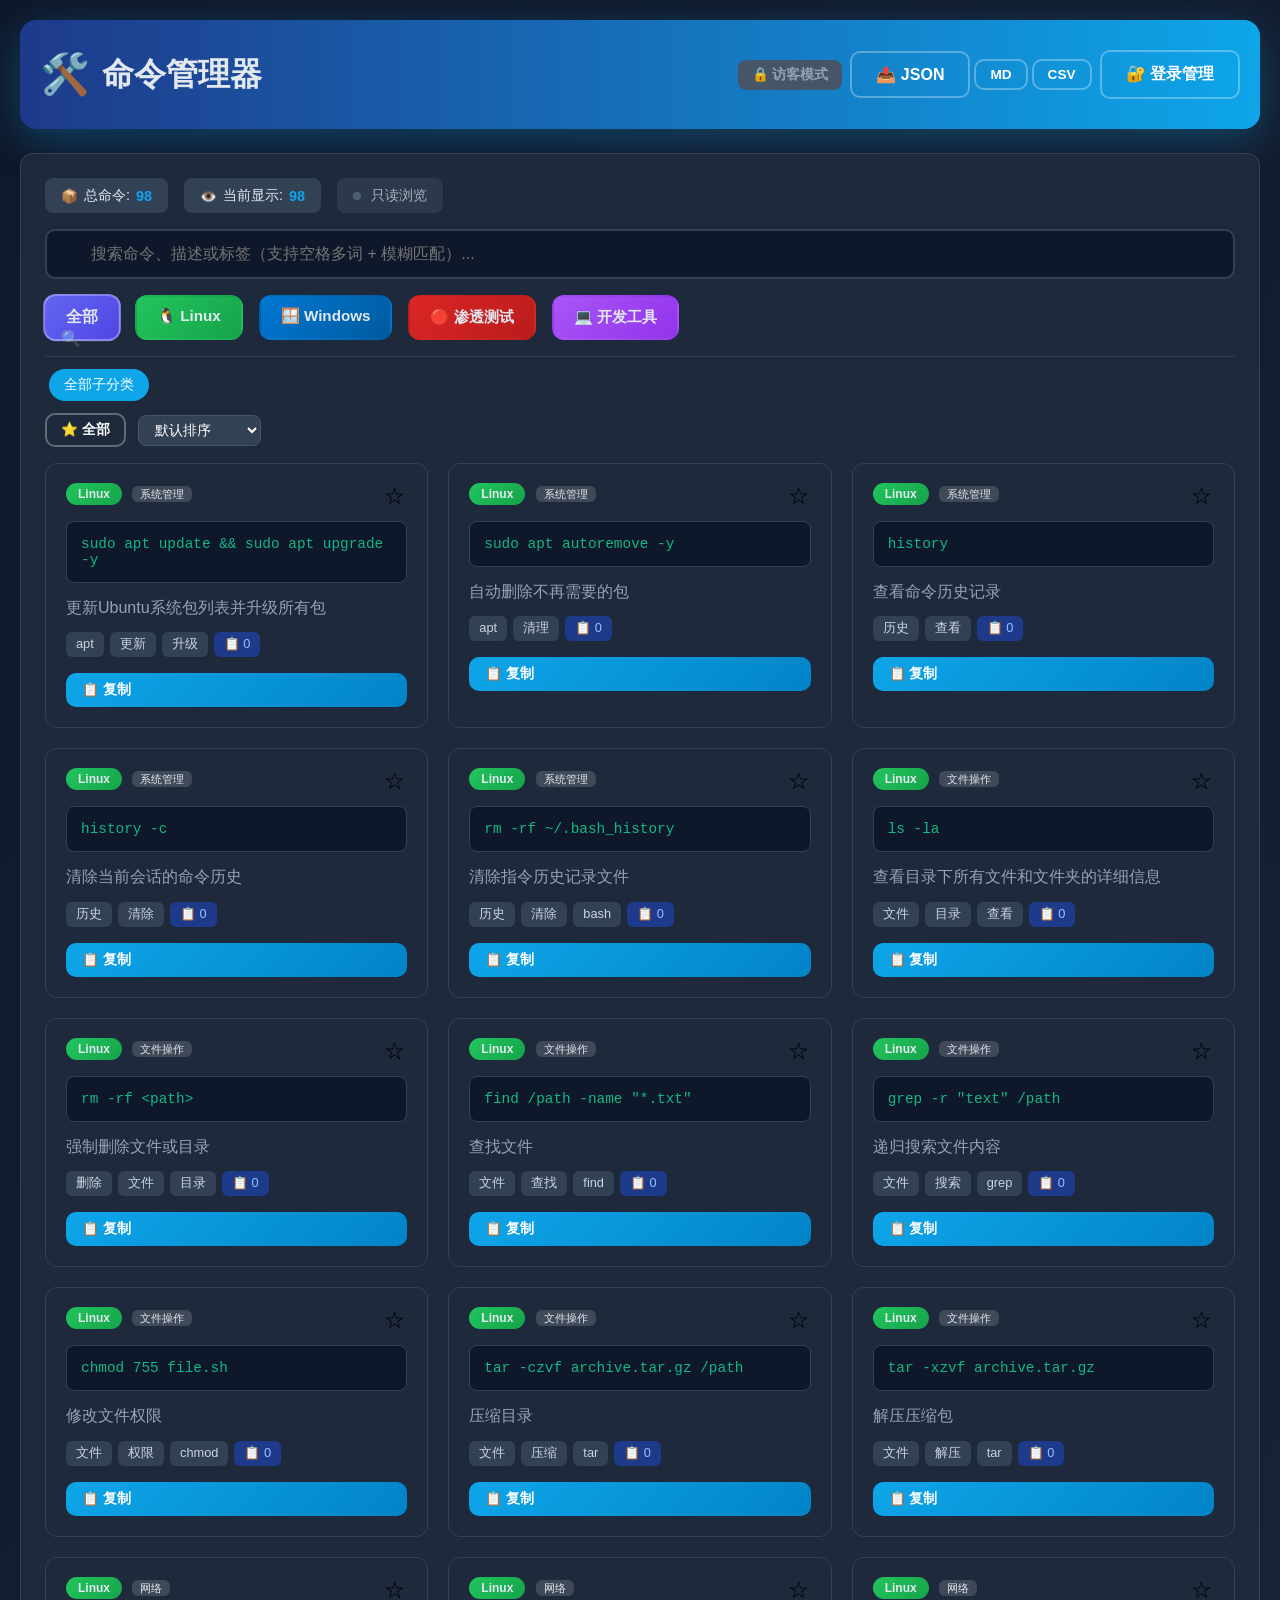
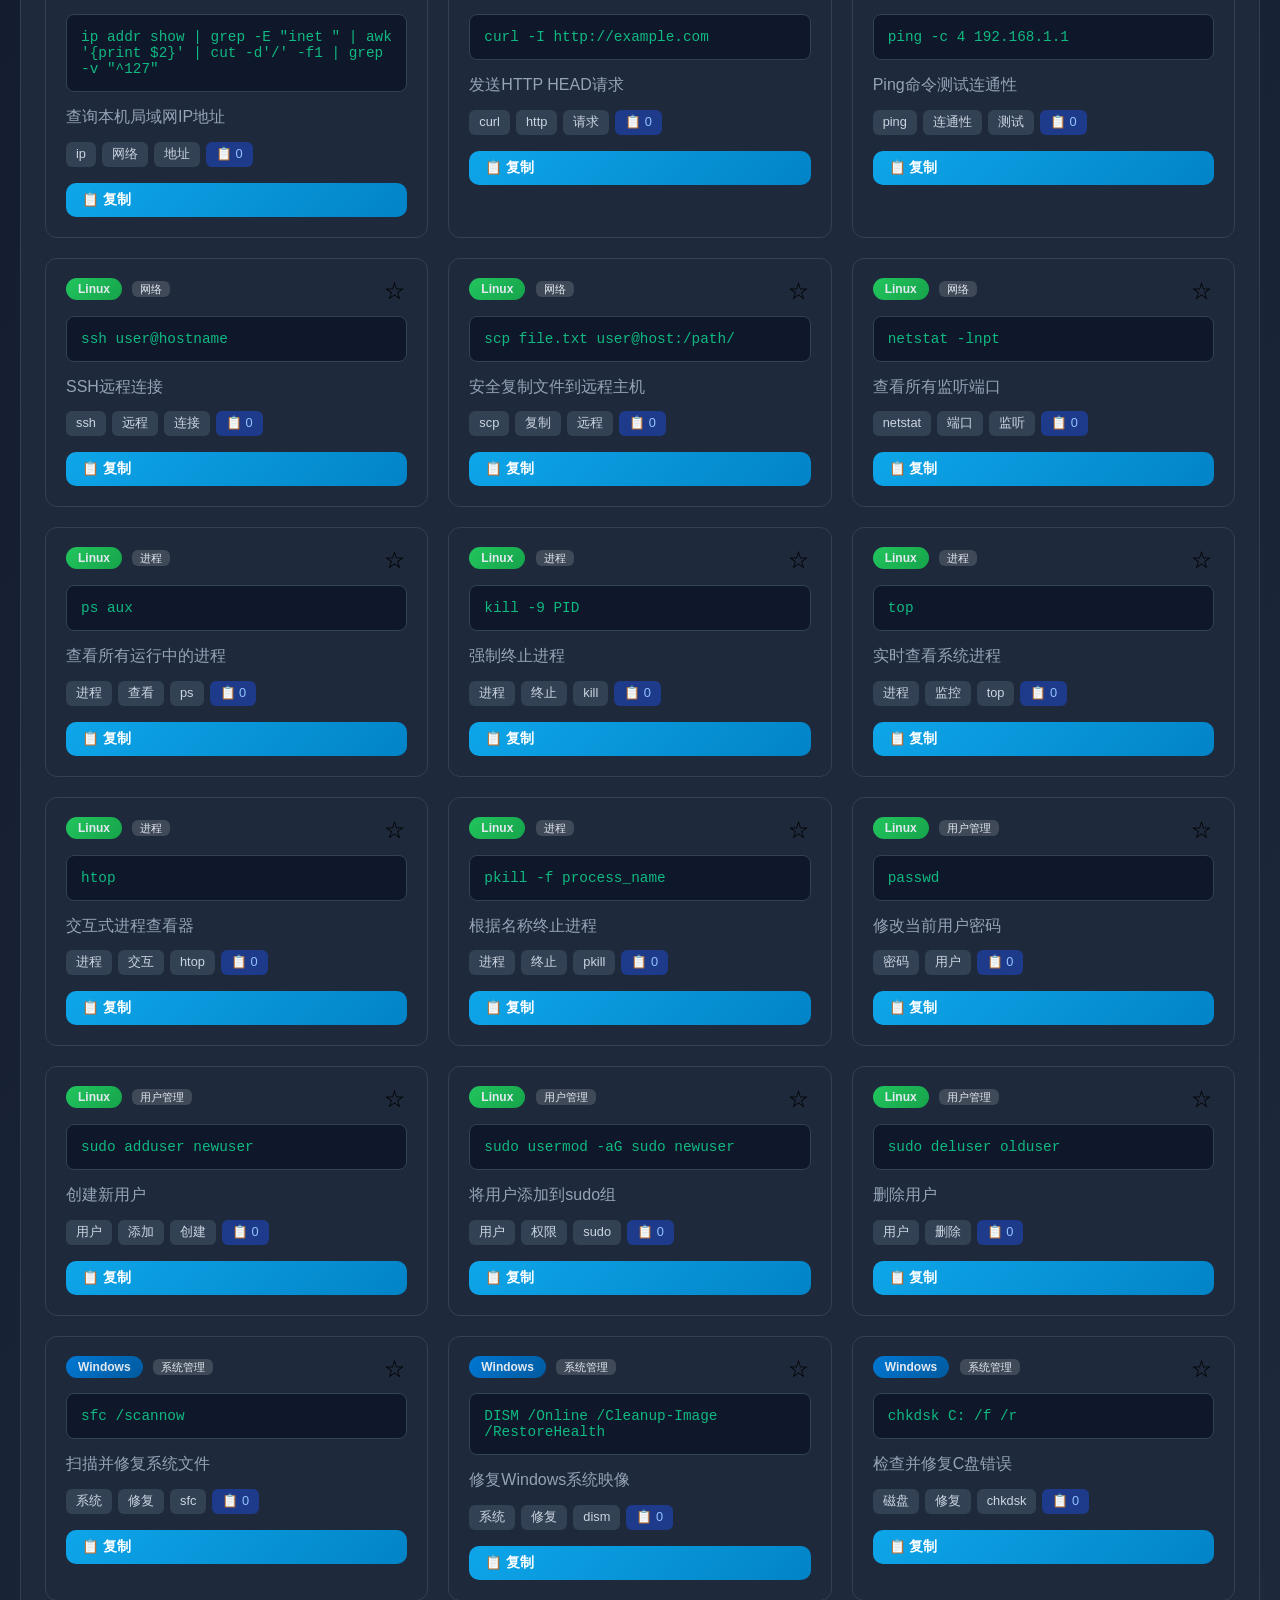
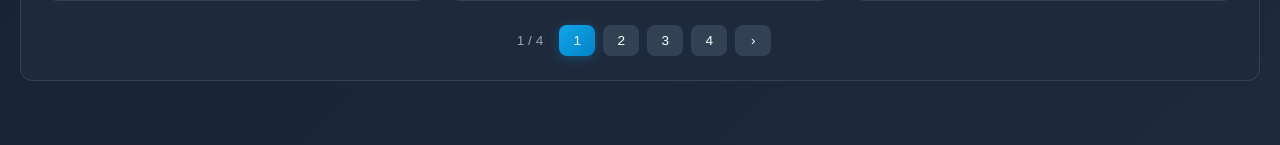
==== commit e7316565: "fix: 命令网格与筛选栏间距" ====
--- a/index.html
+++ b/index.html
@@ -115,7 +115,7 @@
             color: white;
         }
         
-        .commands-grid { display: grid; grid-template-columns: repeat(auto-fill, minmax(380px, 1fr)); gap: 20px; }
+        .commands-grid { display: grid; grid-template-columns: repeat(auto-fill, minmax(380px, 1fr)); gap: 20px; margin-top: 16px; }
         
         .command-card {
             background: #1e293b;
@@ -564,11 +564,29 @@
     <div class="modal" id="loginModal">
         <div class="modal-content" style="max-width:400px">
             <div class="modal-header">
-                <h2 id="loginModalTitle">🔐 管理员登录</h2>
+                <h2>🔐 管理员登录</h2>
                 <button class="close-btn" onclick="closeLoginModal()">&times;</button>
             </div>
-            <div id="setupForm" autocomplete="off">
-                <p style="color:#94a3b8;font-size:0.9rem;margin-bottom:16px">首次使用，请创建管理员账号：</p>
+            <div class="login-tabs" style="display:flex;gap:0;margin-bottom:16px;border-bottom:2px solid #334155">
+                <button id="loginTabBtn" class="login-tab active" onclick="switchLoginTab('login')" style="flex:1;padding:8px 0;background:none;border:none;color:white;cursor:pointer;border-bottom:2px solid #0ea5e9;margin-bottom:-2px">登录</button>
+                <button id="setupTabBtn" class="login-tab" onclick="switchLoginTab('setup')" style="flex:1;padding:8px 0;background:none;border:none;color:#94a3b8;cursor:pointer;border-bottom:2px solid transparent;margin-bottom:-2px">创建账号</button>
+            </div>
+            <div id="loginForm" autocomplete="off">
+                <div class="form-group">
+                    <label>用户名</label>
+                    <input type="text" id="loginUsername" autocomplete="off">
+                </div>
+                <div class="form-group">
+                    <label>密码</label>
+                    <input type="password" id="loginPassword" autocomplete="new-password">
+                </div>
+                <div id="loginError" style="color:#ef4444;margin-bottom:12px;display:none"></div>
+                <div class="form-actions">
+                    <button class="btn btn-primary" onclick="handleLogin()">登录</button>
+                </div>
+            </div>
+            <div id="setupForm" style="display:none" autocomplete="off">
+                <p style="color:#94a3b8;font-size:0.9rem;margin-bottom:16px">创建新的管理员账号：</p>
                 <div class="form-group">
                     <label>用户名</label>
                     <input type="text" id="suName" placeholder="输入用户名" autocomplete="off">
@@ -582,22 +600,9 @@
                     <input type="password" id="setupPasswordConfirm" placeholder="再次输入密码" autocomplete="new-password">
                 </div>
                 <div id="setupError" style="color:#ef4444;margin-bottom:12px;display:none"></div>
+                <div id="setupCloudWarning" style="color:#f59e0b;font-size:0.85rem;margin-bottom:12px;display:none"></div>
                 <div class="form-actions">
                     <button class="btn btn-primary" onclick="handleSetup()">创建账号</button>
-                </div>
-            </div>
-            <div id="loginForm" style="display:none" autocomplete="off">
-                <div class="form-group">
-                    <label>用户名</label>
-                    <input type="text" id="loginUsername" autocomplete="off">
-                </div>
-                <div class="form-group">
-                    <label>密码</label>
-                    <input type="password" id="loginPassword" autocomplete="new-password">
-                </div>
-                <div id="loginError" style="color:#ef4444;margin-bottom:12px;display:none"></div>
-                <div class="form-actions">
-                    <button class="btn btn-primary" onclick="handleLogin()">登录</button>
                 </div>
             </div>
         </div>
@@ -822,19 +827,42 @@
         function openLoginModal() {
             const creds = getAdminCreds();
             const cloudCreds = getCloudAdminCreds();
-            const effectiveCreds = creds || cloudCreds;
             if (!creds && cloudCreds) {
                 localStorage.setItem('admin_creds', JSON.stringify(cloudCreds));
             }
-            document.getElementById('setupForm').style.display = effectiveCreds ? 'none' : '';
-            document.getElementById('loginForm').style.display = effectiveCreds ? '' : 'none';
-            document.getElementById('loginModalTitle').textContent = effectiveCreds ? '🔐 管理员登录' : '👤 创建管理员账号';
-            document.getElementById('loginError').style.display = 'none';
-            document.getElementById('setupError').style.display = 'none';
             document.getElementById('loginPassword').value = '';
             document.getElementById('setupPassword').value = '';
             document.getElementById('setupPasswordConfirm').value = '';
+            document.getElementById('loginError').style.display = 'none';
+            document.getElementById('setupError').style.display = 'none';
+            document.getElementById('setupCloudWarning').style.display = 'none';
+            switchLoginTab('login');
             document.getElementById('loginModal').classList.add('active');
+        }
+
+        function switchLoginTab(tab) {
+            const loginForm = document.getElementById('loginForm');
+            const setupForm = document.getElementById('setupForm');
+            const loginBtn = document.getElementById('loginTabBtn');
+            const setupBtn = document.getElementById('setupTabBtn');
+            if (tab === 'login') {
+                loginForm.style.display = '';
+                setupForm.style.display = 'none';
+                loginBtn.style.color = 'white';
+                loginBtn.style.borderBottomColor = '#0ea5e9';
+                setupBtn.style.color = '#94a3b8';
+                setupBtn.style.borderBottomColor = 'transparent';
+            } else {
+                loginForm.style.display = 'none';
+                setupForm.style.display = '';
+                loginBtn.style.color = '#94a3b8';
+                loginBtn.style.borderBottomColor = 'transparent';
+                setupBtn.style.color = 'white';
+                setupBtn.style.borderBottomColor = '#0ea5e9';
+            }
+            document.getElementById('loginError').style.display = 'none';
+            document.getElementById('setupError').style.display = 'none';
+            document.getElementById('setupCloudWarning').style.display = 'none';
         }
 
         function closeLoginModal() {
@@ -846,11 +874,22 @@
             const password = document.getElementById('setupPassword').value;
             const confirm = document.getElementById('setupPasswordConfirm').value;
             const errorEl = document.getElementById('setupError');
+            const warningEl = document.getElementById('setupCloudWarning');
             if (!username) { errorEl.textContent = '请输入用户名'; errorEl.style.display = ''; return; }
             if (password.length < 6) { errorEl.textContent = '密码至少 6 位'; errorEl.style.display = ''; return; }
             if (password !== confirm) { errorEl.textContent = '两次密码不一致'; errorEl.style.display = ''; return; }
+            const cloudCreds = getCloudAdminCreds();
+            if (cloudCreds && !window._confirmCloudOverride) {
+                warningEl.textContent = '⚠️ 云端已有管理员账号，创建新账号将覆盖它。再次点击"创建账号"确认。';
+                warningEl.style.display = '';
+                window._confirmCloudOverride = true;
+                setTimeout(() => { window._confirmCloudOverride = false; }, 5000);
+                return;
+            }
+            window._confirmCloudOverride = false;
             const hash = await hashPassword(password);
             setAdminCreds(username, hash);
+            localStorage.removeItem('cloud_admin_creds');
             isAdmin = true;
             localStorage.setItem('admin_logged_in', 'true');
             updateModeUI();
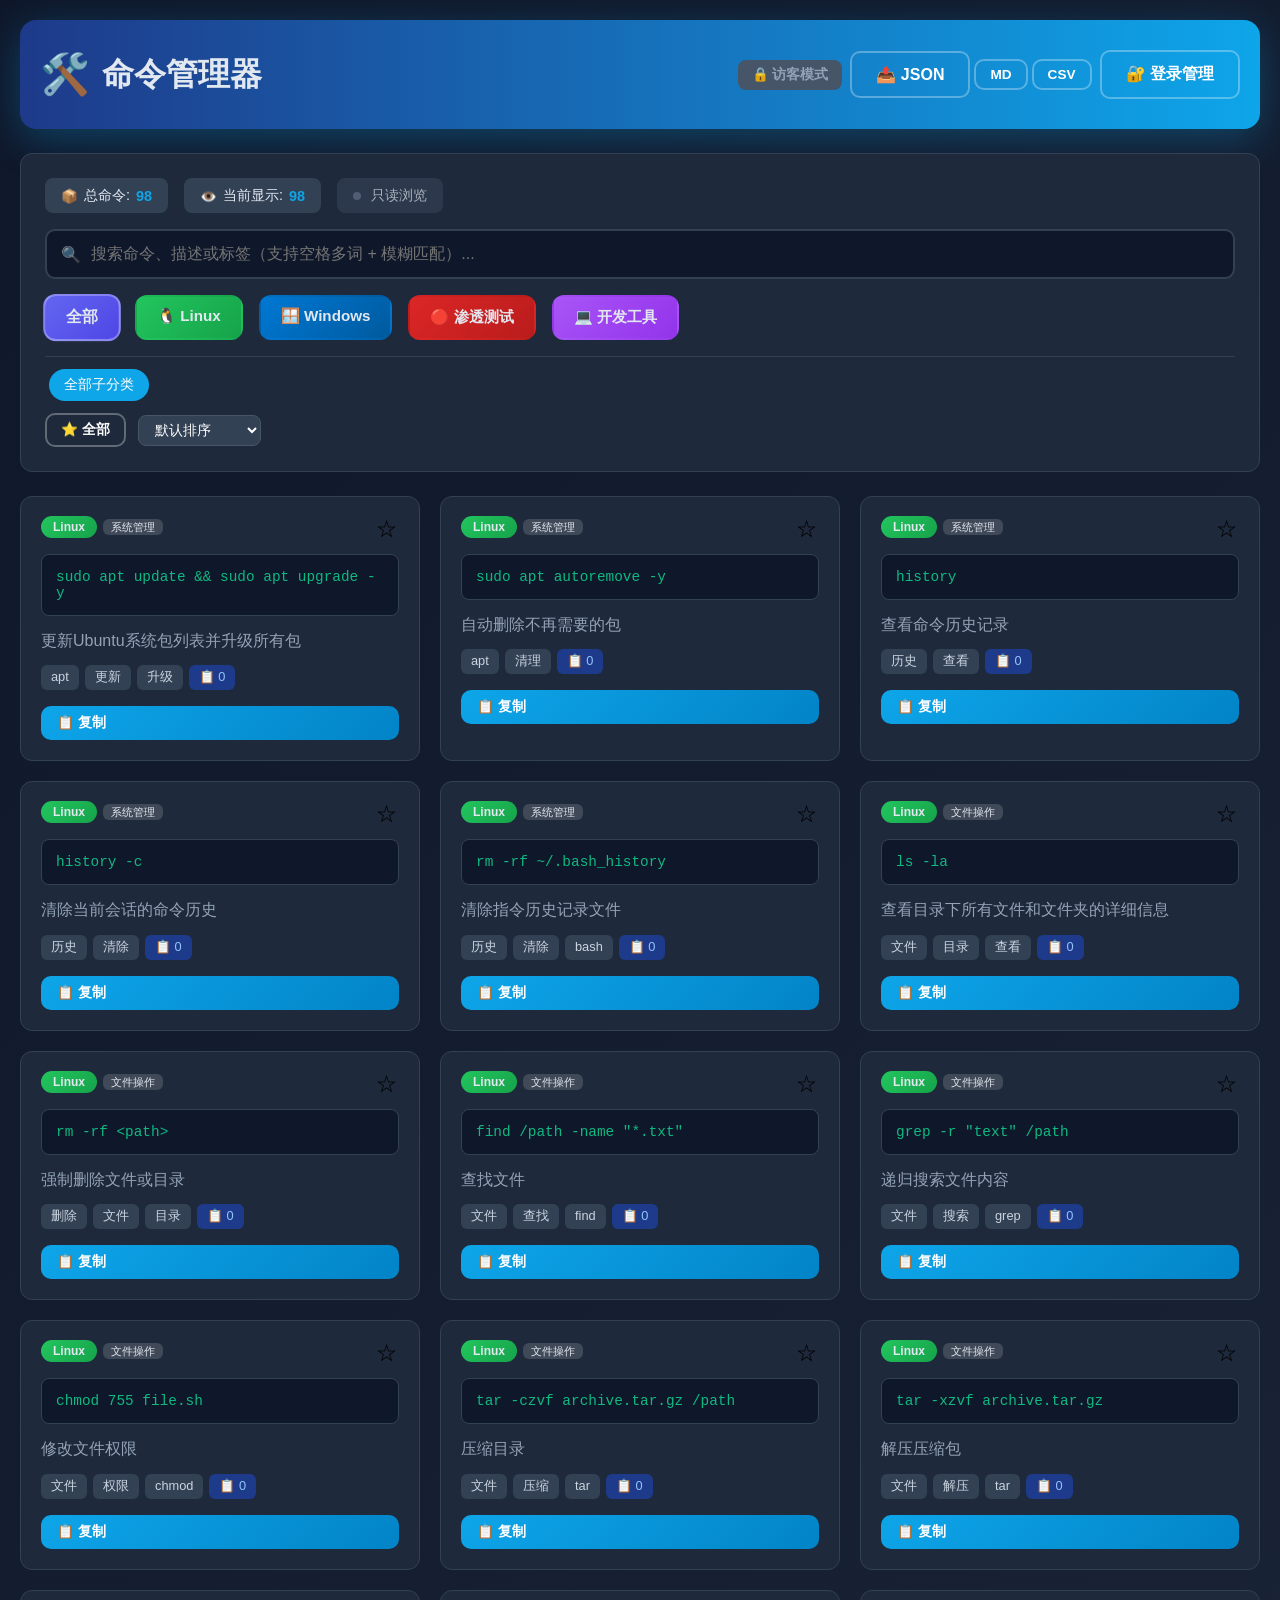
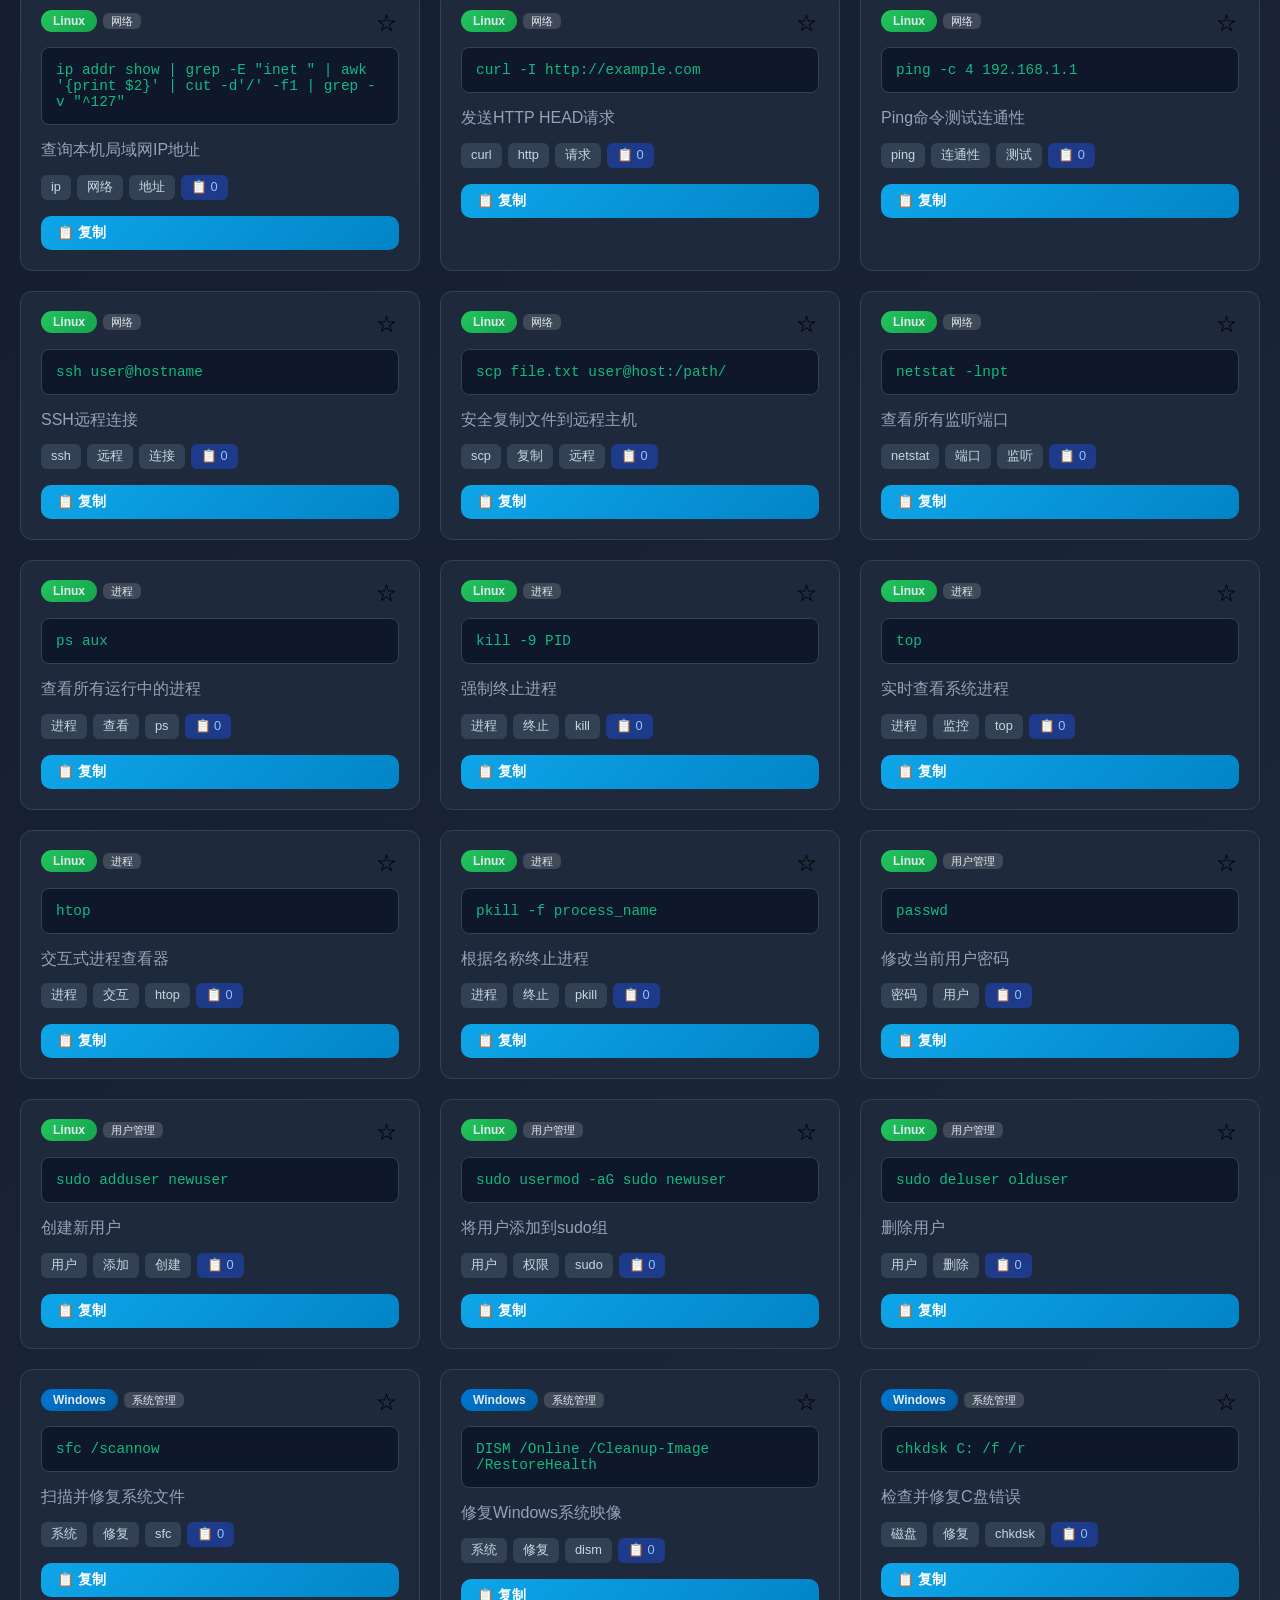
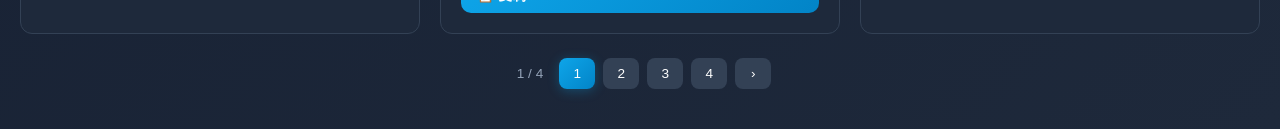
==== commit 8b53b329: "feat: 提升命令管理器的数据安全与同步可靠性" ====
--- a/index.html
+++ b/index.html
@@ -415,6 +415,7 @@
         .sync-status .sync-dot.syncing { background: #f59e0b; animation: syncPulse 0.8s infinite; }
         .sync-status .sync-dot.synced { background: #10b981; }
         .sync-status .sync-dot.error { background: #ef4444; }
+        .sync-status .sync-dot.conflict { background: #f97316; }
         @keyframes syncPulse {
             0%, 100% { opacity: 1; }
             50% { opacity: 0.3; }
@@ -466,7 +467,9 @@
                 </div>
                 <div class="stat-item sync-status admin-only" id="syncStatus" onclick="openSyncModal()" title="点击配置云同步"><span class="sync-dot disconnected" id="syncDot"></span><span id="syncStatusText">未连接</span><span style="margin-left:6px;cursor:pointer;opacity:0.6;transition:opacity 0.2s" onclick="event.stopPropagation();manualSync()" onmouseover="this.style.opacity=1" onmouseout="this.style.opacity=0.6" title="手动同步">⟳</span></div>
             </div>
-            <div class="search-wrapper"><input type="search" class="search-input" id="searchInput" placeholder="搜索命令、描述或标签（支持空格多词 + 模糊匹配）..." oninput="onSearchInput()" autocomplete="off">
+            <div class="search-wrapper">
+                <input type="search" class="search-input" id="searchInput" placeholder="搜索命令、描述或标签（支持空格多词 + 模糊匹配）..." oninput="onSearchInput()" autocomplete="off">
+            </div>
             
             <div class="category-container" id="mainCategories">
                 <div class="main-category all active" data-category="all" onclick="selectMainCategory('all')">全部</div>
@@ -593,7 +596,7 @@
                 </div>
                 <div class="form-group">
                     <label>密码</label>
-                    <input type="password" id="setupPassword" placeholder="至少 6 位" autocomplete="new-password">
+                    <input type="password" id="setupPassword" placeholder="至少 8 位" autocomplete="new-password">
                 </div>
                 <div class="form-group">
                     <label>确认密码</label>
@@ -620,7 +623,7 @@
             </div>
             <p style="font-size:0.85rem;color:#94a3b8;margin-bottom:16px;line-height:1.5">
                 需要 Fine-grained token，仓库权限选择 <strong>Contents (Read and write)</strong>。<br>
-                <a class="sync-link" href="https://github.com/settings/tokens?type=beta" target="_blank">去 GitHub 创建 Token →</a>
+                <a class="sync-link" href="https://github.com/settings/tokens?type=beta" target="_blank" rel="noopener noreferrer">去 GitHub 创建 Token →</a>
             </p>
             <div id="syncTestResult" style="margin-bottom:12px;font-size:0.9rem;min-height:1.2em"></div>
             <div class="form-actions">
@@ -799,6 +802,49 @@
         const RAW_DATA_URL = 'https://raw.githubusercontent.com/ironmole666/linux-command/main/data/data.json';
         let isAdmin = false;
 
+        function safeJsonParse(value, fallback = null) {
+            if (!value) return fallback;
+            try {
+                return JSON.parse(value);
+            } catch (error) {
+                console.warn('忽略损坏的本地数据:', error);
+                return fallback;
+            }
+        }
+
+        function normalizeCommand(raw, index = 0) {
+            if (!raw || typeof raw !== 'object' || Array.isArray(raw)) {
+                throw new Error(`第 ${index + 1} 条命令不是对象`);
+            }
+            const stringFields = ['id', 'command', 'description', 'mainCategory', 'subCategory'];
+            stringFields.forEach(field => {
+                if (typeof raw[field] !== 'string' || !raw[field].trim()) {
+                    throw new Error(`第 ${index + 1} 条命令缺少有效的 ${field}`);
+                }
+            });
+            if (!Array.isArray(raw.tags) || raw.tags.some(tag => typeof tag !== 'string')) {
+                throw new Error(`第 ${index + 1} 条命令的 tags 必须是字符串数组`);
+            }
+            return {
+                ...raw,
+                favorite: raw.favorite === true,
+                copyCount: Number.isFinite(Number(raw.copyCount)) ? Math.max(0, Number(raw.copyCount)) : 0
+            };
+        }
+
+        function normalizeCommands(rawCommands) {
+            if (!Array.isArray(rawCommands)) throw new Error('commands 必须是数组');
+            const seenIds = new Set();
+            return rawCommands.map((raw, index) => {
+                const command = normalizeCommand(raw, index);
+                if (seenIds.has(command.id)) throw new Error(`命令 ID 重复: ${command.id}`);
+                seenIds.add(command.id);
+                return command;
+            });
+        }
+
+        const PASSWORD_ITERATIONS = 210000;
+
         async function hashPassword(password) {
             const encoder = new TextEncoder();
             const data = encoder.encode(password);
@@ -806,17 +852,49 @@
             return Array.from(new Uint8Array(hash)).map(b => b.toString(16).padStart(2, '0')).join('');
         }
 
+        function bytesToBase64(bytes) {
+            return btoa(String.fromCharCode(...bytes));
+        }
+
+        async function derivePassword(password, salt, iterations = PASSWORD_ITERATIONS) {
+            const encoder = new TextEncoder();
+            const key = await crypto.subtle.importKey('raw', encoder.encode(password), 'PBKDF2', false, ['deriveBits']);
+            const bits = await crypto.subtle.deriveBits({
+                name: 'PBKDF2',
+                hash: 'SHA-256',
+                salt: Uint8Array.from(atob(salt), char => char.charCodeAt(0)),
+                iterations
+            }, key, 256);
+            return bytesToBase64(new Uint8Array(bits));
+        }
+
+        async function createAdminCreds(username, password) {
+            const salt = bytesToBase64(crypto.getRandomValues(new Uint8Array(16)));
+            return {
+                username,
+                algorithm: 'PBKDF2-SHA-256',
+                iterations: PASSWORD_ITERATIONS,
+                salt,
+                passwordHash: await derivePassword(password, salt)
+            };
+        }
+
+        async function verifyPassword(password, creds) {
+            if (creds.algorithm === 'PBKDF2-SHA-256' && creds.salt && creds.iterations) {
+                return creds.passwordHash === await derivePassword(password, creds.salt, creds.iterations);
+            }
+            return creds.passwordHash === await hashPassword(password);
+        }
+
         function getAdminCreds() {
-            const stored = localStorage.getItem('admin_creds');
-            return stored ? JSON.parse(stored) : null;
+            return safeJsonParse(localStorage.getItem('admin_creds'));
         }
         function getCloudAdminCreds() {
-            const stored = localStorage.getItem('cloud_admin_creds');
-            return stored ? JSON.parse(stored) : null;
-        }
-
-        function setAdminCreds(username, passwordHash) {
-            localStorage.setItem('admin_creds', JSON.stringify({ username, passwordHash }));
+            return safeJsonParse(localStorage.getItem('cloud_admin_creds'));
+        }
+
+        function setAdminCreds(creds) {
+            localStorage.setItem('admin_creds', JSON.stringify(creds));
         }
 
         function updateModeUI() {
@@ -824,12 +902,23 @@
             document.body.classList.toggle('visitor-mode', !isAdmin);
         }
 
+        let cloudCredsPromise = null;
+        function ensureCloudCredsLoaded() {
+            if (getAdminCreds() || getCloudAdminCreds()) return Promise.resolve();
+            if (!cloudCredsPromise) {
+                cloudCredsPromise = fetch(RAW_DATA_URL + '?_=' + Date.now())
+                    .then(response => response.ok ? response.json() : null)
+                    .then(data => {
+                        if (data) syncAdminCredsFromCloud(data);
+                    })
+                    .catch(error => console.warn('无法读取云端管理员信息:', error))
+                    .finally(() => { cloudCredsPromise = null; });
+            }
+            return cloudCredsPromise;
+        }
+
         function openLoginModal() {
-            const creds = getAdminCreds();
-            const cloudCreds = getCloudAdminCreds();
-            if (!creds && cloudCreds) {
-                localStorage.setItem('admin_creds', JSON.stringify(cloudCreds));
-            }
+            ensureCloudCredsLoaded();
             document.getElementById('loginPassword').value = '';
             document.getElementById('setupPassword').value = '';
             document.getElementById('setupPasswordConfirm').value = '';
@@ -870,13 +959,14 @@
         }
 
         async function handleSetup() {
+            await ensureCloudCredsLoaded();
             const username = document.getElementById('suName').value.trim();
             const password = document.getElementById('setupPassword').value;
             const confirm = document.getElementById('setupPasswordConfirm').value;
             const errorEl = document.getElementById('setupError');
             const warningEl = document.getElementById('setupCloudWarning');
             if (!username) { errorEl.textContent = '请输入用户名'; errorEl.style.display = ''; return; }
-            if (password.length < 6) { errorEl.textContent = '密码至少 6 位'; errorEl.style.display = ''; return; }
+            if (password.length < 8) { errorEl.textContent = '密码至少 8 位'; errorEl.style.display = ''; return; }
             if (password !== confirm) { errorEl.textContent = '两次密码不一致'; errorEl.style.display = ''; return; }
             const cloudCreds = getCloudAdminCreds();
             if (cloudCreds && !window._confirmCloudOverride) {
@@ -887,8 +977,8 @@
                 return;
             }
             window._confirmCloudOverride = false;
-            const hash = await hashPassword(password);
-            setAdminCreds(username, hash);
+            const creds = await createAdminCreds(username, password);
+            setAdminCreds(creds);
             localStorage.removeItem('cloud_admin_creds');
             isAdmin = true;
             localStorage.setItem('admin_logged_in', 'true');
@@ -896,24 +986,35 @@
             closeLoginModal();
             showToast('👑 管理员账号已创建');
             updateSyncUI();
-            if (getGitHubToken()) syncPull();
+            if (getGitHubToken()) {
+                await syncPull();
+                await syncPush();
+            }
         }
 
         async function handleLogin() {
+            await ensureCloudCredsLoaded();
             const username = document.getElementById('loginUsername').value.trim();
             const password = document.getElementById('loginPassword').value;
             const creds = getAdminCreds() || getCloudAdminCreds();
             const errorEl = document.getElementById('loginError');
             if (!creds) { errorEl.textContent = '未找到管理员账号'; errorEl.style.display = ''; return; }
-            const hash = await hashPassword(password);
-            if (creds.username === username && creds.passwordHash === hash) {
+            const passwordMatches = creds.username === username && await verifyPassword(password, creds);
+            if (passwordMatches) {
+                if (!creds.algorithm) {
+                    setAdminCreds(await createAdminCreds(username, password));
+                    localStorage.removeItem('cloud_admin_creds');
+                }
                 isAdmin = true;
                 localStorage.setItem('admin_logged_in', 'true');
                 updateModeUI();
                 closeLoginModal();
                 showToast('👑 已登录');
                 updateSyncUI();
-                if (getGitHubToken()) syncPull();
+                if (getGitHubToken()) {
+                    await syncPull();
+                    await syncPush();
+                }
             } else {
                 errorEl.textContent = '用户名或密码错误';
                 errorEl.style.display = '';
@@ -928,11 +1029,12 @@
         }
 
         function syncAdminCredsFromCloud(data) {
-            if (data.adminUsername && data.adminHash && !getAdminCreds()) {
-                localStorage.setItem('cloud_admin_creds', JSON.stringify({
+            if (!getAdminCreds()) {
+                const cloudCreds = data.adminAuth || (data.adminUsername && data.adminHash ? {
                     username: data.adminUsername,
                     passwordHash: data.adminHash
-                }));
+                } : null);
+                if (cloudCreds) localStorage.setItem('cloud_admin_creds', JSON.stringify(cloudCreds));
             }
         }
 
@@ -944,7 +1046,10 @@
                 const data = await res.json();
                 syncAdminCredsFromCloud(data);
                 if (data.commands && data.commands.length > 0) {
-                    return data.commands.map(c => ({ ...c, favorite: c.favorite || false, copyCount: c.copyCount || 0 }));
+                    return {
+                        commands: normalizeCommands(data.commands),
+                        updatedAt: typeof data.updatedAt === 'string' ? data.updatedAt : ''
+                    };
                 }
                 return null;
             } catch (err) {
@@ -973,10 +1078,14 @@
                 updateSyncUI();
                 syncPull();
             } else {
-                fetchPublicData().then(remoteCommands => {
-                    if (remoteCommands && remoteCommands.length > 0 && remoteCommands.length !== commands.length) {
-                        commands = remoteCommands;
+                fetchPublicData().then(remoteData => {
+                    if (!remoteData) return;
+                    const localVersion = localStorage.getItem('publicDataUpdatedAt') || '';
+                    const shouldRefresh = !localVersion || !remoteData.updatedAt || remoteData.updatedAt !== localVersion;
+                    if (shouldRefresh) {
+                        commands = remoteData.commands;
                         saveToStorage();
+                        if (remoteData.updatedAt) localStorage.setItem('publicDataUpdatedAt', remoteData.updatedAt);
                         updateCategoryStructure();
                         saveCategoryStructure();
                         renderSubCategories();
@@ -989,19 +1098,20 @@
         function loadCommands() {
             const stored = localStorage.getItem('commandManagerData');
             if (stored) {
-                const storedCommands = JSON.parse(stored);
-                const hasValidStructure = storedCommands.length > 0 && 
-                    storedCommands[0].mainCategory && storedCommands[0].subCategory;
-                if (hasValidStructure) {
-                    commands = storedCommands;
-                    commands.forEach(cmd => {
-                        if (cmd.favorite === undefined) cmd.favorite = false;
-                        if (cmd.copyCount === undefined) cmd.copyCount = 0;
-                    });
-                    updateCategoryStructure();
-                } else {
+                try {
+                    const storedCommands = normalizeCommands(JSON.parse(stored));
+                    if (storedCommands.length > 0) {
+                        commands = storedCommands;
+                        updateCategoryStructure();
+                    } else {
+                        throw new Error('本地命令为空');
+                    }
+                } catch (error) {
+                    console.warn('本地命令数据损坏，已回退到内置命令:', error);
+                    localStorage.setItem('commandManagerData_corrupt_backup', stored);
                     commands = defaultCommands.map(c => ({...c, favorite: false, copyCount: 0}));
                     saveToStorage();
+                    showToast('检测到本地数据损坏，已备份并恢复内置命令');
                 }
             } else {
                 commands = defaultCommands.map(c => ({...c, favorite: false, copyCount: 0}));
@@ -1027,7 +1137,18 @@
         function loadCategoryStructure() {
             const stored = localStorage.getItem('categoryStructure');
             if (stored) {
-                categoryStructure = JSON.parse(stored);
+                const parsed = safeJsonParse(stored);
+                if (parsed && typeof parsed === 'object' && !Array.isArray(parsed)) {
+                    categoryStructure = {};
+                    Object.entries(parsed).forEach(([mainCategory, subCategories]) => {
+                        if (Array.isArray(subCategories)) {
+                            categoryStructure[mainCategory] = [...new Set(subCategories.filter(sub => typeof sub === 'string' && sub.trim()))];
+                        }
+                    });
+                }
+                if (!categoryStructure || !Object.keys(categoryStructure).length) {
+                    categoryStructure = JSON.parse(JSON.stringify(defaultCategoryStructure));
+                }
                 // 确保每个分类的"其他"都在最后
                 Object.keys(categoryStructure).forEach(mainCat => {
                     const otherIndex = categoryStructure[mainCat].indexOf('其他');
@@ -1042,8 +1163,9 @@
             }
         }
 
-        function saveToStorage() {
+        function saveToStorage(markDirty = false) {
             localStorage.setItem('commandManagerData', JSON.stringify(commands));
+            if (markDirty) localStorage.setItem('sync_dirty', 'true');
         }
 
         // ===== GitHub 云同步 =====
@@ -1088,8 +1210,11 @@
             if (res.status === 404) return null;
             if (!res.ok) throw new Error(`HTTP ${res.status}`);
             const data = await res.json();
+            const content = JSON.parse(base64ToUtf8(data.content));
+            if (!content || typeof content !== 'object') throw new Error('云端数据格式不正确');
+            if (content.commands) content.commands = normalizeCommands(content.commands);
             return {
-                content: JSON.parse(base64ToUtf8(data.content)),
+                content,
                 sha: data.sha
             };
         }
@@ -1099,8 +1224,9 @@
             const payload = JSON.stringify({
                 commands,
                 updatedAt: new Date().toISOString(),
-                adminUsername: creds ? creds.username : undefined,
-                adminHash: creds ? creds.passwordHash : undefined
+                adminAuth: creds || undefined,
+                adminUsername: creds && !creds.algorithm ? creds.username : undefined,
+                adminHash: creds && !creds.algorithm ? creds.passwordHash : undefined
             });
             const body = {
                 message: `同步命令数据 [${new Date().toLocaleString('zh-CN')}]`,
@@ -1124,6 +1250,8 @@
                 try { details = (await res.json()).message || ''; } catch(e) {}
                 throw new Error(`HTTP ${res.status}${details ? ': ' + details : ''}`);
             }
+            const result = await res.json();
+            return result.content && result.content.sha ? result.content.sha : null;
         }
 
         function updateSyncUI() {
@@ -1145,6 +1273,9 @@
                 case 'error':
                     text.textContent = '同步失败';
                     break;
+                case 'conflict':
+                    text.textContent = '检测到冲突';
+                    break;
             }
         }
 
@@ -1158,7 +1289,7 @@
 
         async function syncPull() {
             const token = getGitHubToken();
-            if (!token) return;
+            if (!token) return false;
 
             syncStatus = 'syncing';
             updateSyncUI();
@@ -1166,95 +1297,140 @@
             try {
                 const result = await fetchGitHubFile(token);
                 if (result && result.content && result.content.commands) {
-                    const { commands: ghCommands, updatedAt } = result.content;
+                    const { commands: ghCommands } = result.content;
                     syncAdminCredsFromCloud(result.content);
                     if (ghCommands.length > 0) {
-                        const lastSyncAt = localStorage.getItem('lastSyncAt');
-                        if (!lastSyncAt || new Date(updatedAt) > new Date(lastSyncAt)) {
-                            commands = ghCommands.map(c => ({
-                                ...c,
-                                favorite: c.favorite || false,
-                                copyCount: c.copyCount || 0
-                            }));
-                            saveToStorage();
-                            updateCategoryStructure();
-                            saveCategoryStructure();
-                            renderSubCategories();
-                            filterCommands();
-                            showToast('☁️ 已同步云端数据');
+                        const baseSha = localStorage.getItem('lastSyncedSha');
+                        const hasLocalChanges = localStorage.getItem('sync_dirty') === 'true';
+                        if (hasLocalChanges) {
+                            if (!baseSha || baseSha !== result.sha) {
+                                localStorage.setItem('sync_conflict_remote_backup', JSON.stringify({
+                                    savedAt: new Date().toISOString(),
+                                    sha: result.sha,
+                                    content: result.content
+                                }));
+                                syncStatus = 'conflict';
+                                showToast('⚠️ 云端和本地都有修改，双方数据均已保留');
+                                updateSyncUI();
+                                return false;
+                            }
+                            // 云端仍是共同版本，本地更新更靠前；保留本地，等待随后推送。
+                            syncStatus = 'synced';
+                            updateSyncUI();
+                            return true;
                         }
+                        commands = ghCommands;
+                        saveToStorage();
+                        localStorage.setItem('lastSyncedSha', result.sha);
+                        localStorage.removeItem('sync_dirty');
+                        updateCategoryStructure();
+                        saveCategoryStructure();
+                        renderSubCategories();
+                        filterCommands();
+                        showToast('☁️ 已同步云端数据');
                         syncStatus = 'synced';
                         localStorage.setItem('lastSyncAt', new Date().toISOString());
                     } else {
-                        syncStatus = 'synced';
+                        syncStatus = 'error';
+                        showToast('⚠️ 云端命令为空，已保留本地数据');
+                        updateSyncUI();
+                        return false;
                     }
                 } else {
                     syncStatus = 'disconnected';
+                    localStorage.removeItem('lastSyncedSha');
                 }
             } catch (err) {
                 console.error('Sync pull error:', err);
                 syncStatus = 'error';
                 showToast('☁️ 同步拉取失败: ' + friendlySyncError(err));
+                updateSyncUI();
+                return false;
             }
             updateSyncUI();
+            return true;
         }
 
         let _syncing = false;
-        async function syncPush() {
+        let _pendingSync = false;
+        async function syncPush(force = false) {
             const token = getGitHubToken();
-            if (!token || _syncing) return;
+            if (!token) return false;
+            if (_syncing) { _pendingSync = true; return false; }
             _syncing = true;
 
             syncStatus = 'syncing';
             updateSyncUI();
 
             try {
-                for (let retry = 0; retry < 3; retry++) {
-                    const current = await fetchGitHubFile(token);
-                    const sha = current && current.sha ? current.sha : undefined;
-                    try {
-                        await pushGitHubFile(commands, token, sha);
-                        break;
-                    } catch (e) {
-                        if (retry < 2 && e.message.includes('409')) {
-                            continue;
-                        }
-                        throw e;
-                    }
-                }
+                const current = await fetchGitHubFile(token);
+                const currentSha = current && current.sha ? current.sha : undefined;
+                const baseSha = localStorage.getItem('lastSyncedSha');
+                const hasLocalChanges = localStorage.getItem('sync_dirty') === 'true';
+                if (!force && currentSha && hasLocalChanges && (!baseSha || baseSha !== currentSha)) {
+                    localStorage.setItem('sync_conflict_remote_backup', JSON.stringify({
+                        savedAt: new Date().toISOString(),
+                        sha: currentSha,
+                        content: current.content
+                    }));
+                    syncStatus = 'conflict';
+                    showToast('⚠️ 同步冲突：未覆盖云端数据');
+                    updateSyncUI();
+                    return false;
+                }
+                const newSha = await pushGitHubFile(commands, token, currentSha);
+                if (newSha) localStorage.setItem('lastSyncedSha', newSha);
+                localStorage.removeItem('sync_dirty');
                 syncStatus = 'synced';
                 localStorage.setItem('lastSyncAt', new Date().toISOString());
             } catch (err) {
                 console.error('Sync push error:', err);
                 syncStatus = 'error';
                 showToast('☁️ 同步推送失败: ' + friendlySyncError(err));
-            }
-            _syncing = false;
+                return false;
+            } finally {
+                _syncing = false;
+                if (_pendingSync) {
+                    _pendingSync = false;
+                    updateSyncUI();
+                    syncPush();
+                }
+            }
             updateSyncUI();
+            return true;
         }
 
         async function manualSync() {
             const token = getGitHubToken();
             if (!token) { showToast('☁️ 请先配置同步 Token'); openSyncModal(); return; }
             showToast('☁️ 开始同步…');
-            await syncPull();
-            await syncPush();
+            const pulled = await syncPull();
+            if (!pulled && syncStatus === 'conflict') {
+                const overwrite = confirm('检测到本地和云端都有修改，云端版本已备份到浏览器。\n\n取消：保留双方数据，不执行覆盖（推荐）\n确定：用当前本地数据覆盖云端');
+                if (overwrite) await syncPush(true);
+                return;
+            }
+            if (pulled) await syncPush();
         }
 
         async function testGitHubConnection() {
             const token = document.getElementById('tokenInput').value.trim();
             const resultEl = document.getElementById('syncTestResult');
-            if (!token) { resultEl.innerHTML = '<span style="color:#f59e0b">请输入 Token</span>'; return; }
-            resultEl.innerHTML = '<span style="color:#94a3b8">测试中…</span>';
+            const setResult = (message, color) => {
+                resultEl.textContent = message;
+                resultEl.style.color = color;
+            };
+            if (!token) { setResult('请输入 Token', '#f59e0b'); return; }
+            setResult('测试中…', '#94a3b8');
             try {
                 const result = await fetchGitHubFile(token);
                 if (result) {
-                    resultEl.innerHTML = `<span style="color:#10b981">✅ 连接成功！远程仓库有 ${result.content.commands.length} 条命令</span>`;
+                    setResult(`✅ 连接成功！远程仓库有 ${result.content.commands.length} 条命令`, '#10b981');
                 } else {
-                    resultEl.innerHTML = '<span style="color:#10b981">✅ 连接成功！首次同步时将自动创建数据文件</span>';
+                    setResult('✅ 连接成功！首次同步时将自动创建数据文件', '#10b981');
                 }
             } catch (err) {
-                resultEl.innerHTML = `<span style="color:#ef4444">❌ ${friendlySyncError(err)}</span>`;
+                setResult(`❌ ${friendlySyncError(err)}`, '#ef4444');
             }
         }
 
@@ -1264,14 +1440,14 @@
             saveGitHubToken(token);
             closeSyncModal();
             showToast('同步配置已保存');
-            syncPull();
+            manualSync();
         }
 
         function clearSyncConfig() {
             if (!confirm('确定清除同步配置？')) return;
             clearGitHubToken();
             document.getElementById('tokenInput').value = '';
-            document.getElementById('syncTestResult').innerHTML = '';
+            document.getElementById('syncTestResult').textContent = '';
             closeSyncModal();
             showToast('已清除同步配置');
         }
@@ -1279,7 +1455,8 @@
         function openSyncModal() {
             const token = getGitHubToken();
             document.getElementById('tokenInput').value = token;
-            document.getElementById('syncTestResult').innerHTML = '';
+            document.getElementById('syncTestResult').textContent = '';
+            document.getElementById('syncTestResult').style.color = '';
             document.getElementById('syncModal').classList.add('active');
         }
 
@@ -1296,7 +1473,8 @@
             const cmd = commands.find(c => c.id === id);
             if (cmd) {
                 cmd.favorite = !cmd.favorite;
-                saveToStorage();
+                saveToStorage(isAdmin);
+                if (isAdmin) syncPush();
                 filterCommands();
             }
         }
@@ -1473,64 +1651,132 @@
                return;
            }
 
-             function hl(text) {
-                if (!searchTerm) return escapeHtml(text);
-                let escaped = escapeHtml(text);
-                const terms = searchTerm.split(/\s+/).filter(t => t);
-                terms.forEach(term => {
-                    const escapedTerm = term.replace(/[.*+?^${}()|[\]\\]/g, '\\$&');
-                    const regex = new RegExp(`(${escapedTerm})`, 'gi');
-                    escaped = escaped.replace(regex, '<mark class="highlight">$1</mark>');
+            grid.replaceChildren();
+            const expandableDescriptions = [];
+            pageItems.forEach(cmd => {
+                const card = document.createElement('div');
+                card.className = 'command-card' + (cmd.favorite ? ' favorited' : '');
+                card.dataset.id = cmd.id;
+
+                const row = document.createElement('div');
+                row.className = 'card-row';
+                const checkbox = document.createElement('input');
+                checkbox.type = 'checkbox';
+                checkbox.className = 'card-checkbox admin-only';
+                checkbox.dataset.id = cmd.id;
+                checkbox.addEventListener('change', updateBatchBar);
+
+                const body = document.createElement('div');
+                body.className = 'card-body';
+                const header = document.createElement('div');
+                header.className = 'command-header';
+                const badges = document.createElement('div');
+                const mainBadge = document.createElement('span');
+                mainBadge.className = 'category-badge ' + getBadgeClass(cmd.mainCategory);
+                mainBadge.textContent = cmd.mainCategory;
+                const subBadge = document.createElement('span');
+                subBadge.className = 'sub-badge';
+                subBadge.textContent = cmd.subCategory;
+                badges.append(mainBadge, subBadge);
+
+                const star = document.createElement('button');
+                star.type = 'button';
+                star.className = 'btn-star' + (cmd.favorite ? ' favorited' : '');
+                star.title = cmd.favorite ? '取消收藏' : '收藏';
+                star.textContent = cmd.favorite ? '⭐' : '☆';
+                star.addEventListener('click', event => {
+                    event.stopPropagation();
+                    toggleFavorite(cmd.id);
                 });
-                return escaped;
-            }
-
-            grid.innerHTML = pageItems.map(cmd => `
-                <div class="command-card${cmd.favorite ? ' favorited' : ''}" data-id="${cmd.id}">
-                    <div class="card-row">
-                        <input type="checkbox" class="card-checkbox admin-only" data-id="${cmd.id}" onchange="updateBatchBar()">
-                        <div class="card-body">
-                    <div class="command-header">
-                        <div>
-                            <span class="category-badge ${getBadgeClass(cmd.mainCategory)}">${cmd.mainCategory}</span>
-                            <span class="sub-badge">${cmd.subCategory}</span>
-                        </div>
-                        <button class="btn-star${cmd.favorite ? ' favorited' : ''}" onclick="event.stopPropagation();toggleFavorite('${cmd.id}')" title="${cmd.favorite ? '取消收藏' : '收藏'}">
-                            ${cmd.favorite ? '⭐' : '☆'}
-                        </button>
-                    </div>
-                     <div class="command-code" onclick="copyCommand('${cmd.id}', this)" title="点击复制命令">${hl(cmd.command)}</div>
-                   <div class="description-wrapper">
-                        <p class="command-description" id="desc-${cmd.id}">${hl(cmd.description)}</p>
-                       <button class="description-expand-btn" onclick="toggleDescription('${cmd.id}')" id="expand-btn-${cmd.id}" style="display:none">展开</button>
-                   </div>
-                    <div class="tags">
-                         ${cmd.tags.map(tag => `<span class="tag">${hl(tag)}</span>`).join('')}
-                         <span class="tag" style="background:#1e3a8a;color:#93c5fd" title="复制次数">📋 ${cmd.copyCount || 0}</span>
-                    </div>
-                    <div class="card-actions">
-                         <button class="btn btn-copy" onclick="copyCommand('${cmd.id}', this)">📋 复制</button>
-                        <button class="btn btn-edit admin-only" onclick="editCommand('${cmd.id}')">✏️ 编辑</button>
-                        <button class="btn btn-delete admin-only" onclick="deleteCommand('${cmd.id}')">🗑️ 删除</button>
-                    </div>
-                        </div>
-                    </div>
-                </div>
-           `).join('');
+                header.append(badges, star);
+
+                const commandCode = document.createElement('div');
+                commandCode.className = 'command-code';
+                commandCode.title = '点击复制命令';
+                appendHighlighted(commandCode, cmd.command, searchTerm);
+                commandCode.addEventListener('click', () => copyCommand(cmd.id, commandCode));
+
+                const descriptionWrapper = document.createElement('div');
+                descriptionWrapper.className = 'description-wrapper';
+                const description = document.createElement('p');
+                description.className = 'command-description';
+                appendHighlighted(description, cmd.description, searchTerm);
+                const expandButton = document.createElement('button');
+                expandButton.type = 'button';
+                expandButton.className = 'description-expand-btn';
+                expandButton.style.display = 'none';
+                expandButton.textContent = '展开';
+                expandButton.addEventListener('click', () => toggleDescription(description, expandButton));
+                descriptionWrapper.append(description, expandButton);
+                expandableDescriptions.push([description, expandButton]);
+
+                const tags = document.createElement('div');
+                tags.className = 'tags';
+                cmd.tags.forEach(tagText => {
+                    const tag = document.createElement('span');
+                    tag.className = 'tag';
+                    appendHighlighted(tag, tagText, searchTerm);
+                    tags.appendChild(tag);
+                });
+                const copyCount = document.createElement('span');
+                copyCount.className = 'tag';
+                copyCount.style.cssText = 'background:#1e3a8a;color:#93c5fd';
+                copyCount.title = '复制次数';
+                copyCount.textContent = `📋 ${cmd.copyCount || 0}`;
+                tags.appendChild(copyCount);
+
+                const actions = document.createElement('div');
+                actions.className = 'card-actions';
+                const copyButton = document.createElement('button');
+                copyButton.type = 'button';
+                copyButton.className = 'btn btn-copy';
+                copyButton.textContent = '📋 复制';
+                copyButton.addEventListener('click', () => copyCommand(cmd.id, copyButton));
+                const editButton = document.createElement('button');
+                editButton.type = 'button';
+                editButton.className = 'btn btn-edit admin-only';
+                editButton.textContent = '✏️ 编辑';
+                editButton.addEventListener('click', () => editCommand(cmd.id));
+                const deleteButton = document.createElement('button');
+                deleteButton.type = 'button';
+                deleteButton.className = 'btn btn-delete admin-only';
+                deleteButton.textContent = '🗑️ 删除';
+                deleteButton.addEventListener('click', () => deleteCommand(cmd.id));
+                actions.append(copyButton, editButton, deleteButton);
+
+                body.append(header, commandCode, descriptionWrapper, tags, actions);
+                row.append(checkbox, body);
+                card.appendChild(row);
+                grid.appendChild(card);
+            });
             renderPagination(total);
-            // Only show expand buttons for descriptions that overflow
-             pageItems.forEach(cmd => {
-                 const desc = document.getElementById('desc-' + cmd.id);
-                 const btn = document.getElementById('expand-btn-' + cmd.id);
-                 if (desc && btn && desc.scrollHeight > desc.clientHeight) {
-                     btn.style.display = '';
-                 }
-             });
-        }
-
-        function toggleDescription(id) {
-            const desc = document.getElementById('desc-' + id);
-            const btn = document.getElementById('expand-btn-' + id);
+            expandableDescriptions.forEach(([description, button]) => {
+                if (description.scrollHeight > description.clientHeight) button.style.display = '';
+            });
+        }
+
+        function appendHighlighted(element, text, searchTerm) {
+            const value = String(text);
+            const terms = searchTerm.split(/\s+/).filter(Boolean);
+            if (!terms.length) {
+                element.textContent = value;
+                return;
+            }
+            const escapedTerms = terms.map(term => term.replace(/[.*+?^${}()|[\]\\]/g, '\\$&'));
+            const regex = new RegExp(`(${escapedTerms.join('|')})`, 'gi');
+            value.split(regex).filter(part => part !== '').forEach(part => {
+                if (terms.some(term => part.toLowerCase() === term.toLowerCase())) {
+                    const mark = document.createElement('mark');
+                    mark.className = 'highlight';
+                    mark.textContent = part;
+                    element.appendChild(mark);
+                } else {
+                    element.appendChild(document.createTextNode(part));
+                }
+            });
+        }
+
+        function toggleDescription(desc, btn) {
             if (desc.classList.contains('expanded')) {
                 desc.classList.remove('expanded');
                 btn.textContent = '展开';
@@ -1538,12 +1784,6 @@
                 desc.classList.add('expanded');
                 btn.textContent = '收起';
             }
-        }
-
-        function escapeHtml(text) {
-            const div = document.createElement('div');
-            div.textContent = text;
-            return div.innerHTML;
         }
 
         function updateSubCategoriesOptions(mainCat) {
@@ -1654,12 +1894,14 @@
                     mainCategory,
                     subCategory,
                     tags,
+                    favorite: false,
+                    copyCount: 0,
                     createdAt: new Date().toISOString(),
                     updatedAt: new Date().toISOString()
                 });
             }
             
-            saveToStorage();
+            saveToStorage(true);
             syncPush();
             filterCommands();
             closeModal();
@@ -1676,12 +1918,12 @@
             if (!confirm('确定删除此命令？')) return;
             const deleted = commands[index];
             commands.splice(index, 1);
-            saveToStorage();
+            saveToStorage(true);
             syncPush();
             filterCommands();
             showUndoToast('命令已删除', () => {
                 commands.splice(index, 0, deleted);
-                saveToStorage();
+                saveToStorage(true);
                 syncPush();
                 filterCommands();
                 showToast('已恢复命令');
@@ -1849,7 +2091,7 @@
             if (!ids.length) return;
             if (!confirm(`确定删除选中的 ${ids.length} 条命令吗？`)) return;
             commands = commands.filter(c => !ids.includes(c.id));
-            saveToStorage();
+            saveToStorage(true);
             syncPush();
             filterCommands();
             showToast(`已删除 ${ids.length} 条命令`);
@@ -1910,22 +2152,27 @@
             const reader = new FileReader();
             reader.onload = function(e) {
                 try {
-                    const imported = JSON.parse(e.target.result);
-                    if (!Array.isArray(imported)) throw new Error('Invalid format');
-                    const count = imported.length;
+                    const imported = normalizeCommands(JSON.parse(e.target.result));
+                    let count = 0;
                     imported.forEach(newCmd => {
                         if (!commands.find(c => c.id === newCmd.id)) {
                             commands.push(newCmd);
+                            count++;
                         }
                     });
-                    saveToStorage();
+                    if (!count) {
+                        showToast('没有可导入的新命令');
+                        return;
+                    }
+                    saveToStorage(true);
                     syncPush();
                     updateCategoryStructure();
                     saveCategoryStructure();
                     filterCommands();
                     showToast(`已导入 ${count} 条命令！`);
                 } catch (err) {
-                    showToast('导入失败：文件格式不正确');
+                    console.warn('导入失败:', err);
+                    showToast('导入失败：' + err.message);
                 }
             };
             reader.readAsText(file);
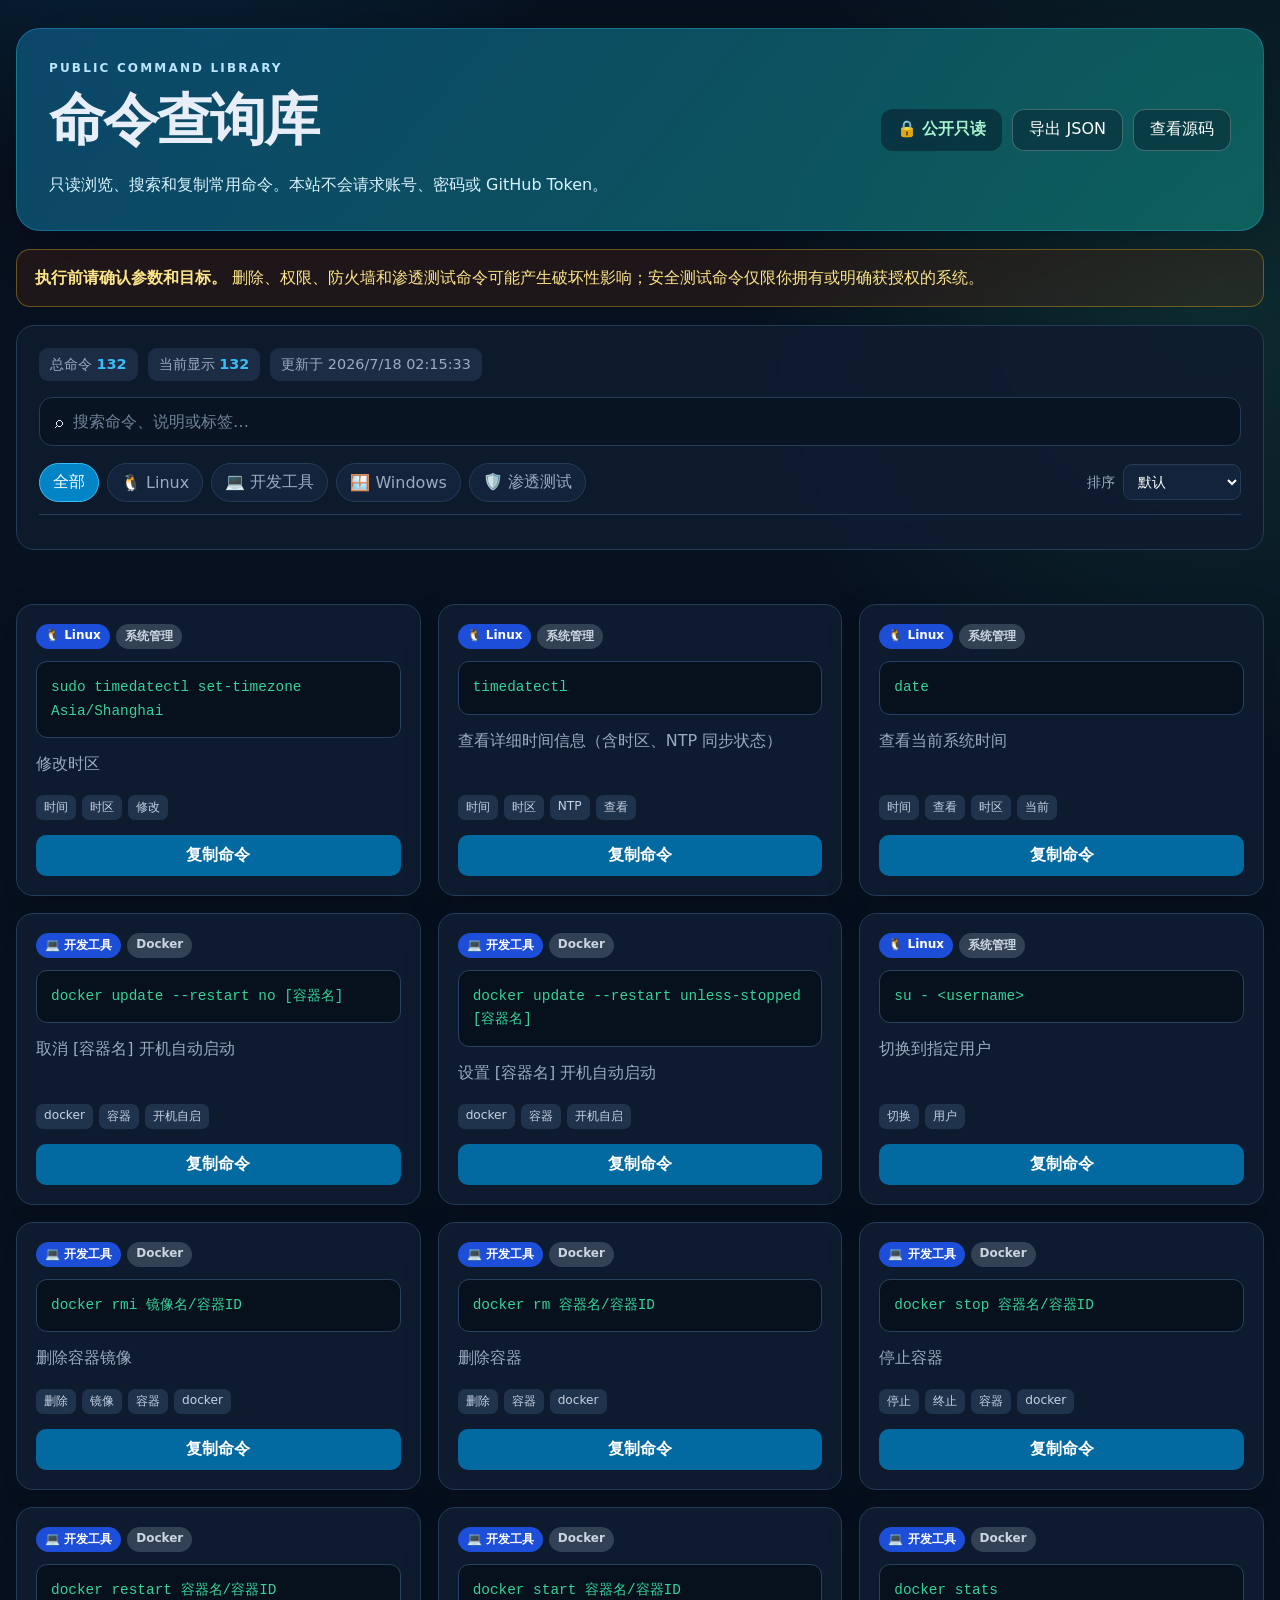
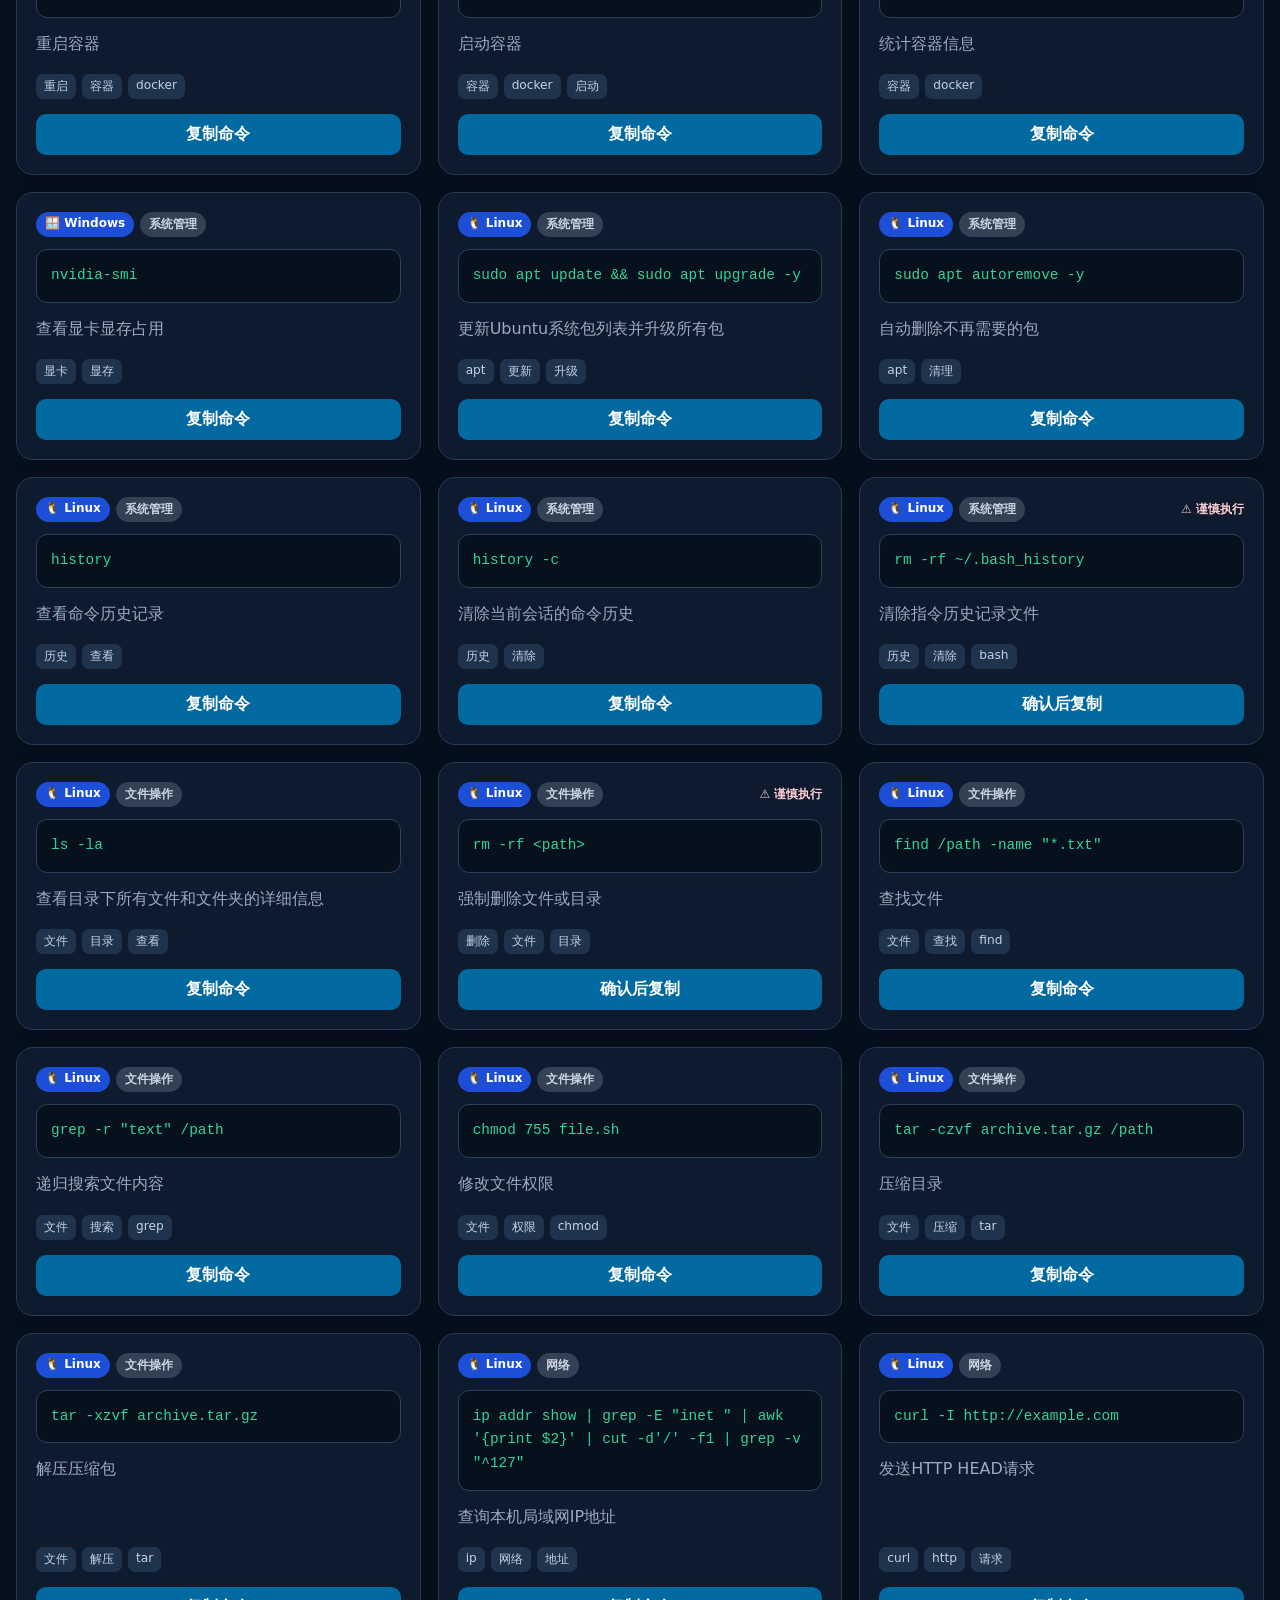
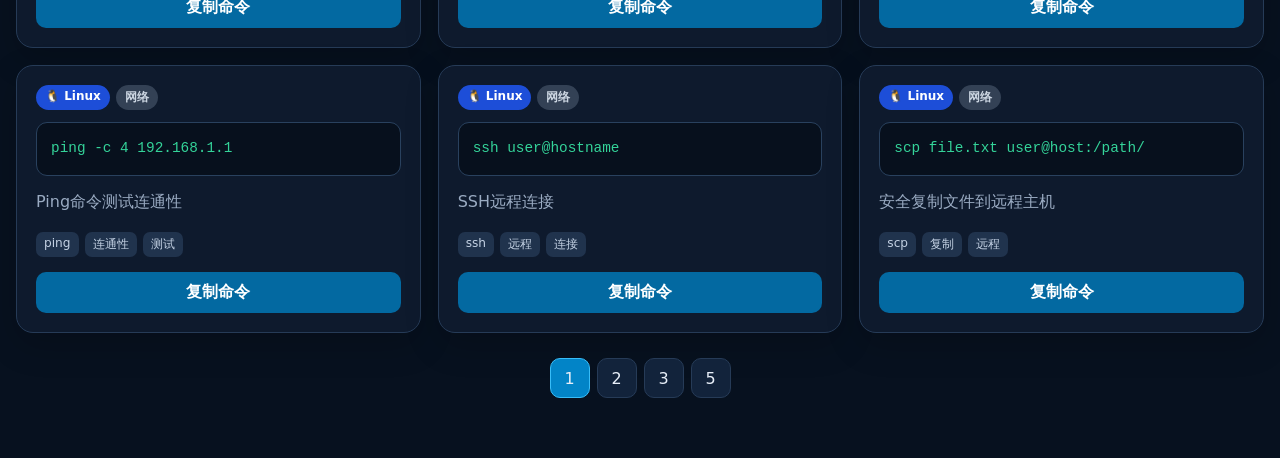
==== commit 8e1a8ac1: "fix: deploy read-only site from repository root" ====
--- a/index.html
+++ b/index.html
@@ -1,2185 +1,71 @@
-<!DOCTYPE html>
+<!doctype html>
 <html lang="zh-CN">
 <head>
-    <meta charset="UTF-8">
-    <meta name="viewport" content="width=device-width, initial-scale=1.0">
-    <title>命令管理器</title>
-    <style>
-        * { margin: 0; padding: 0; box-sizing: border-box; }
-        ::selection { background: rgba(14, 165, 233, 0.3); color: #e2e8f0; }
-        ::-webkit-scrollbar { width: 8px; height: 8px; }
-        ::-webkit-scrollbar-track { background: #0f172a; }
-        ::-webkit-scrollbar-thumb { background: #475569; border-radius: 4px; }
-        ::-webkit-scrollbar-thumb:hover { background: #64748b; }
-        body { font-family: 'Segoe UI', Tahoma, Geneva, Verdana, sans-serif; background: linear-gradient(135deg, #0f172a 0%, #1e293b 100%); min-height: 100vh; color: #e2e8f0; }
-        .container { max-width: 1400px; margin: 0 auto; padding: 20px 20px 40px; }
-        
-        header {
-            background: linear-gradient(90deg, #1e3a8a, #0ea5e9);
-            padding: 30px 20px;
-            border-radius: 16px;
-            margin-bottom: 24px;
-            box-shadow: 0 10px 40px rgba(14, 165, 233, 0.3);
-        }
-        
-        h1 { font-size: 2rem; font-weight: 700; display: flex; align-items: center; gap: 12px; }
-        h1::before { content: "🛠️"; font-size: 2.5rem; }
-        
-        .header-content { display: flex; justify-content: space-between; align-items: center; flex-wrap: wrap; gap: 20px; }
-        
-        .btn {
-            padding: 12px 24px; border: none; border-radius: 10px; cursor: pointer; font-size: 1rem;
-            font-weight: 600; transition: all 0.3s ease; display: inline-flex; align-items: center; gap: 8px;
-        }
-        
-        .btn-primary { background: linear-gradient(135deg, #10b981, #059669); color: white; box-shadow: 0 4px 15px rgba(16, 185, 129, 0.4); }
-        .btn-primary:hover { transform: translateY(-2px); box-shadow: 0 6px 20px rgba(16, 185, 129, 0.5); }
-        .btn-secondary { background: #475569; color: white; }
-        .btn-secondary:hover { background: #64748b; }
-        
-        .search-section { background: #1e293b; padding: 24px; border-radius: 12px; margin-bottom: 24px; border: 1px solid #334155; }
-        
-        .stats-bar { display: flex; gap: 16px; margin-bottom: 16px; flex-wrap: wrap; }
-        .stat-item { background: #334155; padding: 8px 16px; border-radius: 8px; font-size: 0.9rem; display: flex; align-items: center; gap: 6px; }
-        .stat-item strong { color: #0ea5e9; }
-        .stat-item:nth-child(1)::before { content: "📦"; font-size: 0.85rem; }
-        .stat-item:nth-child(2)::before { content: "👁️"; font-size: 0.85rem; }
-        
-        .search-wrapper { position: relative; }
-        .search-wrapper::before {
-            content: "🔍"; position: absolute; left: 16px; top: 50%; transform: translateY(-50%);
-            font-size: 1rem; z-index: 1; pointer-events: none; opacity: 0.6;
-        }
-        .search-input {
-            width: 100%; padding: 14px 20px 14px 44px; background: #0f172a; border: 2px solid #334155;
-            border-radius: 10px; color: white; font-size: 1rem; transition: all 0.3s ease;
-            -webkit-appearance: none; appearance: none;
-        }
-        .search-input::-webkit-search-decoration,
-        .search-input::-webkit-search-cancel-button,
-        .search-input::-webkit-search-results-button,
-        .search-input::-webkit-search-results-decoration { display: none; }
-        .search-input:focus { outline: none; border-color: #0ea5e9; box-shadow: 0 0 0 3px rgba(14, 165, 233, 0.2); }
-        
-        .category-container {
-            display: flex;
-            gap: 16px;
-            margin-top: 16px;
-            padding-bottom: 16px;
-            border-bottom: 1px solid #334155;
-            flex-wrap: wrap;
-        }
-        
-        .main-category {
-            padding: 10px 20px;
-            border-radius: 12px;
-            cursor: pointer;
-            font-weight: 600;
-            transition: all 0.3s ease;
-            border: 2px solid transparent;
-            font-size: 0.95rem;
-        }
-        
-        .main-category.active {
-            transform: scale(1.05);
-            border-color: rgba(255,255,255,0.3);
-        }
-        
-        .main-category.linux { background: linear-gradient(135deg, #22c55e, #16a34a); }
-        .main-category.windows { background: linear-gradient(135deg, #0078d4, #005a9e); }
-        .main-category.pentest { background: linear-gradient(135deg, #dc2626, #b91c1c); }
-        .main-category.dev { background: linear-gradient(135deg, #a855f7, #9333ea); }
-        .main-category.all { background: linear-gradient(135deg, #6366f1, #4f46e5); }
-        
-        .sub-categories {
-            display: flex;
-            flex-wrap: wrap;
-            gap: 8px;
-            margin-top: 12px;
-            padding-left: 4px;
-        }
-        
-        .sub-category {
-            padding: 6px 14px;
-            background: #334155;
-            border-radius: 16px;
-            cursor: pointer;
-            font-size: 0.85rem;
-            transition: all 0.2s ease;
-            border: 1px solid transparent;
-        }
-        
-        .sub-category:hover { background: #475569; }
-        .sub-category.active {
-            background: #0ea5e9;
-            color: white;
-        }
-        
-        .commands-grid { display: grid; grid-template-columns: repeat(auto-fill, minmax(380px, 1fr)); gap: 20px; margin-top: 16px; }
-        
-        .command-card {
-            background: #1e293b;
-            border-radius: 12px;
-            padding: 20px;
-            border: 1px solid #334155;
-            transition: all 0.3s ease;
-            position: relative;
-        }
-        
-        .command-card:hover { transform: translateY(-4px); box-shadow: 0 12px 40px rgba(0, 0, 0, 0.4); border-color: #475569; }
-        .command-card::after {
-            content: ''; position: absolute; inset: 0; border-radius: 12px;
-            opacity: 0; transition: opacity 0.3s;
-            background: linear-gradient(135deg, rgba(14,165,233,0.05), transparent);
-            pointer-events: none;
-        }
-        .command-card:hover::after { opacity: 1; }
-        
-        .command-header { display: flex; justify-content: space-between; align-items: flex-start; margin-bottom: 12px; }
-        
-        .category-badge {
-            padding: 4px 12px;
-            border-radius: 12px;
-            font-size: 0.75rem;
-            font-weight: 600;
-        }
-        
-        .badge-linux { background: linear-gradient(135deg, #22c55e, #16a34a); }
-        .badge-windows { background: linear-gradient(135deg, #0078d4, #005a9e); }
-        .badge-pentest { background: linear-gradient(135deg, #dc2626, #b91c1c); }
-        .badge-dev { background: linear-gradient(135deg, #a855f7, #9333ea); }
-        
-        .sub-badge {
-            padding: 2px 8px;
-            background: rgba(255,255,255,0.15);
-            border-radius: 6px;
-            font-size: 0.7rem;
-            margin-left: 6px;
-        }
-        
-        .command-code {
-            background: #0f172a;
-            padding: 14px;
-            border-radius: 8px;
-            font-family: 'JetBrains Mono', 'Fira Code', Consolas, monospace;
-            font-size: 0.9rem;
-            color: #10b981;
-            overflow-x: auto;
-            cursor: pointer;
-            margin-bottom: 12px;
-            border: 1px solid #334155;
-            position: relative;
-        }
-        .command-code::after {
-            content: "📋 复制";
-            position: absolute; top: 6px; right: 6px;
-            background: rgba(15,23,42,0.9); color: #94a3b8;
-            padding: 2px 8px; border-radius: 4px;
-            font-family: 'Segoe UI', sans-serif;
-            font-size: 0.7rem; opacity: 0;
-            transition: opacity 0.2s;
-            pointer-events: none;
-        }
-        .command-code:hover::after { opacity: 1; }
-        
-        .command-description {
-            color: #94a3b8;
-            margin-bottom: 0;
-            line-height: 1.6;
-            display: -webkit-box;
-            -webkit-line-clamp: 2;
-            -webkit-box-orient: vertical;
-            overflow: hidden;
-            transition: all 0.35s ease;
-        }
-        .command-description.expanded {
-            -webkit-line-clamp: unset;
-        }
-        .description-wrapper:has(.expanded) .description-expand-btn { color: #38bdf8; }
-        .description-wrapper { margin-bottom: 12px; position: relative; }
-        .description-expand-btn {
-            background: none;
-            border: none;
-            color: #0ea5e9;
-            cursor: pointer;
-            font-size: 0.8rem;
-            padding: 4px 0;
-            margin-top: 4px;
-        }
-        .description-expand-btn:hover { color: #38bdf8; text-decoration: underline; }
-        
-        .tags { display: flex; flex-wrap: wrap; gap: 6px; margin-bottom: 16px; }
-        .tag { background: #334155; padding: 4px 10px; border-radius: 6px; font-size: 0.8rem; color: #cbd5e1; }
-        
-        .card-actions { display: flex; gap: 8px; }
-        .card-actions .btn { padding: 8px 16px; font-size: 0.85rem; flex: 1; }
-        
-        .btn-copy { background: linear-gradient(135deg, #0ea5e9, #0284c7); color: white; }
-        .btn-copy:hover { background: linear-gradient(135deg, #0284c7, #0369a1); }
-        .btn-edit { background: #334155; color: white; }
-        .btn-edit:hover { background: #475569; }
-        .btn-delete { background: #dc2626; color: white; }
-        .btn-delete:hover { background: #b91c1c; }
-        
-        .modal {
-            display: none;
-            position: fixed;
-            top: 0; left: 0; width: 100%; height: 100%;
-            background: rgba(0, 0, 0, 0.7);
-            backdrop-filter: blur(5px);
-            z-index: 1000;
-            justify-content: center;
-            align-items: center;
-            opacity: 0;
-            transition: opacity 0.25s ease;
-        }
-        
-        .modal.active { display: flex; opacity: 1; }
-        
-        .modal-content {
-            background: #1e293b;
-            padding: 30px;
-            border-radius: 16px;
-            width: 90%;
-            max-width: 600px;
-            max-height: 90vh;
-            overflow-y: auto;
-            border: 1px solid #334155;
-            transform: scale(0.95) translateY(10px);
-            transition: transform 0.25s ease;
-        }
-        .modal.active .modal-content { transform: scale(1) translateY(0); }
-        
-        .modal-header { display: flex; justify-content: space-between; align-items: center; margin-bottom: 24px; }
-        .modal-header h2 { font-size: 1.5rem; }
-        
-        .close-btn {
-            background: none; border: none; color: #94a3b8; font-size: 1.8rem;
-            cursor: pointer; transition: color 0.3s;
-        }
-        
-        .close-btn:hover { color: white; }
-        
-        .form-group { margin-bottom: 20px; }
-        .form-group label { display: block; margin-bottom: 8px; font-weight: 600; color: #cbd5e1; }
-        
-        .form-group input, .form-group textarea, .form-group select {
-            width: 100%; padding: 12px; background: #0f172a;
-            border: 2px solid #334155; border-radius: 8px;
-            color: white; font-size: 1rem; transition: all 0.3s;
-        }
-        
-        .form-group input:focus, .form-group textarea:focus, .form-group select:focus {
-            outline: none; border-color: #0ea5e9; box-shadow: 0 0 0 3px rgba(14, 165, 233, 0.15);
-        }
-        
-        .form-group textarea { min-height: 100px; resize: vertical; font-family: monospace; }
-        
-        .form-row { display: flex; gap: 12px; }
-        .form-row .form-group { flex: 1; }
-        
-        .form-actions { display: flex; gap: 12px; justify-content: flex-end; margin-top: 24px; }
-        
-        .empty-state { text-align: center; padding: 60px 20px; color: #64748b; grid-column: 1 / -1; }
-        .empty-state-icon { font-size: 4rem; margin-bottom: 16px; }
-        
-        .toast-container {
-            position: fixed; bottom: 30px; right: 30px;
-            z-index: 2000;
-            display: flex;
-            flex-direction: column-reverse;
-            gap: 8px;
-            pointer-events: none;
-        }
-        .toast-item {
-            background: #10b981; color: white;
-            padding: 12px 20px; border-radius: 10px;
-            box-shadow: 0 10px 30px rgba(0, 0, 0, 0.3);
-            transform: translateX(30px); opacity: 0;
-            transition: all 0.35s cubic-bezier(0.22, 1, 0.36, 1);
-            display: flex; align-items: center; gap: 12px;
-        }
-        .toast-item.show { transform: translateX(0); opacity: 1; }
-        .toast-item.fade { opacity: 0; transform: translateX(30px); }
-        .toast-item.undo-toast { background: #334155; }
-        .toast-undo-btn {
-            background: #0ea5e9; color: white; border: none; border-radius: 6px;
-            padding: 4px 12px; cursor: pointer; font-weight: 600; font-size: 0.85rem;
-            white-space: nowrap; transition: background 0.2s;
-        }
-        .toast-undo-btn:hover { background: #0284c7; }
-        .command-code:hover { border-color: #0ea5e9; }
-        .command-code.copied {
-            animation: flashCopy 0.6s ease;
-            border-color: #10b981;
-        }
-        @keyframes flashCopy {
-            0% { background: #0f172a; }
-            30% { background: rgba(16, 185, 129, 0.3); box-shadow: 0 0 20px rgba(16, 185, 129, 0.3); }
-            100% { background: #0f172a; }
-        }
-        .highlight { background: #eab308; color: #0f172a; padding: 1px 4px; border-radius: 3px; font-weight: 600; }
-        .header-actions { display: flex; gap: 8px; align-items: center; flex-wrap: wrap; }
-        .btn-outline { background: transparent; border: 2px solid rgba(255,255,255,0.3); color: white; }
-        .btn-outline:hover { background: rgba(255,255,255,0.1); border-color: white; }
-        .btn-sm { padding: 6px 14px; font-size: 0.85rem; }
-        .filter-bar { display: flex; gap: 12px; margin-top: 12px; flex-wrap: wrap; align-items: center; }
-        .shortcuts-overlay {
-            display: none; position: fixed; inset: 0; background: rgba(0,0,0,0.6);
-            backdrop-filter: blur(4px); z-index: 3000; justify-content: center; align-items: center;
-            opacity: 0; transition: opacity 0.2s ease;
-        }
-        .shortcuts-overlay.active { display: flex; opacity: 1; }
-        .shortcuts-panel {
-            background: #1e293b; border: 1px solid #334155; border-radius: 16px;
-            padding: 30px; max-width: 480px; width: 90%; max-height: 80vh; overflow-y: auto;
-            transform: scale(0.95); transition: transform 0.25s ease;
-        }
-        .shortcuts-overlay.active .shortcuts-panel { transform: scale(1); }
-        .shortcuts-panel h2 { margin-bottom: 20px; font-size: 1.3rem; }
-        .shortcuts-grid { display: grid; grid-template-columns: 1fr 2fr; gap: 4px 16px; }
-        .shortcuts-grid .key {
-            background: #0f172a; padding: 6px 12px; border-radius: 6px;
-            font-family: monospace; font-size: 0.85rem; text-align: center;
-            border: 1px solid #475569; color: #0ea5e9;
-        }
-        .shortcuts-grid .desc { padding: 6px 0; color: #94a3b8; font-size: 0.9rem; }
-        .btn-star {
-            background: none; border: none; cursor: pointer; font-size: 1.3rem; padding: 2px;
-            transition: all 0.2s; line-height: 1;
-        }
-        .btn-star:hover { transform: scale(1.3); }
-        .btn-star.favorited { animation: starPop 0.3s ease; }
-        @keyframes starPop {
-            0% { transform: scale(1); }
-            50% { transform: scale(1.3); }
-            100% { transform: scale(1); }
-        }
-        .sort-select {
-            background: #334155; color: white; border: 1px solid #475569;
-            padding: 6px 12px; border-radius: 8px; font-size: 0.85rem;
-            cursor: pointer;
-        }
-        .sort-select:focus { outline: none; border-color: #0ea5e9; }
-        .command-card.favorited { border-color: #eab308; }
-
-        .batch-bar {
-            display: none; background: #334155; border-radius: 10px;
-            padding: 12px 16px; margin-bottom: 16px; align-items: center; gap: 12px; flex-wrap: wrap;
-            transform: translateY(-8px); opacity: 0;
-            transition: all 0.3s ease;
-        }
-        .batch-bar.active { display: flex; transform: translateY(0); opacity: 1; }
-        .batch-bar .count { color: #94a3b8; font-size: 0.9rem; flex: 1; }
-        .card-checkbox {
-            width: 18px; height: 18px; cursor: pointer; accent-color: #0ea5e9;
-            flex-shrink: 0;
-        }
-        .command-card .card-row { display: flex; gap: 10px; align-items: flex-start; }
-        .command-card .card-body { flex: 1; min-width: 0; }
-
-        .pagination { display: flex; justify-content: center; gap: 8px; margin-top: 24px; flex-wrap: wrap; }
-        .page-btn {
-            background: #334155; color: white; border: none; border-radius: 8px;
-            padding: 8px 14px; cursor: pointer; font-size: 0.85rem; transition: all 0.2s;
-            min-width: 36px; text-align: center;
-        }
-        .page-btn:hover { background: #475569; transform: translateY(-1px); }
-        .page-btn.active { background: linear-gradient(135deg, #0ea5e9, #0284c7); box-shadow: 0 2px 12px rgba(14,165,233,0.3); }
-        .page-btn:disabled { opacity: 0.4; cursor: default; transform: none; }
-        .page-info { color: #94a3b8; font-size: 0.85rem; display: flex; align-items: center; padding: 0 8px; }
-        
-        @media (max-width: 1024px) {
-            .commands-grid { grid-template-columns: repeat(auto-fill, minmax(320px, 1fr)); }
-        }
-        @media (max-width: 768px) {
-            .commands-grid { grid-template-columns: 1fr; }
-            h1 { font-size: 1.5rem; }
-            .header-content { flex-direction: column; align-items: stretch; }
-            .stats-bar { flex-direction: column; }
-            .form-row { flex-direction: column; }
-            header { padding: 20px 16px; }
-            .search-section { padding: 16px; }
-            .command-card { padding: 16px; }
-            .modal-content { padding: 20px; }
-            .toast-container { right: 16px; bottom: 16px; left: 16px; }
-            .toast-item { width: 100%; }
-        }
-        .sync-status { cursor: pointer; }
-        .sync-status:hover { background: #475569; }
-        .sync-status .sync-dot {
-            display: inline-block; width: 8px; height: 8px; border-radius: 50%;
-            margin-right: 4px; vertical-align: middle;
-        }
-        .sync-status .sync-dot.disconnected { background: #ef4444; }
-        .sync-status .sync-dot.syncing { background: #f59e0b; animation: syncPulse 0.8s infinite; }
-        .sync-status .sync-dot.synced { background: #10b981; }
-        .sync-status .sync-dot.error { background: #ef4444; }
-        .sync-status .sync-dot.conflict { background: #f97316; }
-        @keyframes syncPulse {
-            0%, 100% { opacity: 1; }
-            50% { opacity: 0.3; }
-        }
-        .sync-link { color: #0ea5e9; text-decoration: none; }
-        .sync-link:hover { text-decoration: underline; }
-        .auth-badge {
-            display: inline-flex; align-items: center; gap: 6px;
-            padding: 6px 14px; border-radius: 8px; font-size: 0.85rem; font-weight: 600;
-        }
-        .auth-badge.visitor { background: #475569; color: #94a3b8; }
-        .auth-badge.admin { background: #1e3a8a; color: #93c5fd; }
-        body:not(.admin-mode) .admin-only { display: none !important; }
-        body.admin-mode .visitor-only { display: none !important; }
-    </style>
+    <meta charset="utf-8">
+    <meta name="viewport" content="width=device-width, initial-scale=1">
+    <meta name="referrer" content="no-referrer">
+    <meta http-equiv="Content-Security-Policy" content="default-src 'self'; script-src 'self'; style-src 'self'; img-src 'self' data:; connect-src 'self'; object-src 'none'; base-uri 'none'; form-action 'none'">
+    <meta name="description" content="Linux、Windows、开发与授权安全测试命令的只读查询工具">
+    <title>命令查询库</title>
+    <link rel="icon" href="data:image/svg+xml,%3Csvg xmlns='http://www.w3.org/2000/svg' viewBox='0 0 100 100'%3E%3Ctext y='.9em' font-size='90'%3E🛠️%3C/text%3E%3C/svg%3E">
+    <link rel="stylesheet" href="./styles.css">
+    <script src="./app.js" defer></script>
 </head>
 <body>
-    <div class="container">
-        <header>
-            <div class="header-content">
-               <h1>命令管理器</h1>
-                <div class="header-actions">
-                    <span class="auth-badge visitor visitor-only">🔒 访客模式</span>
-                    <span class="auth-badge admin admin-only">👑 管理员</span>
-                    <button class="btn btn-primary admin-only" onclick="openModal()">
-                        <span>➕</span> 添加命令
-                    </button>
-                    <div style="display:flex;gap:4px;align-items:center">
-                        <button class="btn btn-outline" onclick="exportData('json')">📤 JSON</button>
-                        <button class="btn btn-outline btn-sm" onclick="exportData('markdown')">MD</button>
-                        <button class="btn btn-outline btn-sm" onclick="exportData('csv')">CSV</button>
-                    </div>
-                    <button class="btn btn-outline admin-only" onclick="document.getElementById('importInput').click()">📥 导入</button>
-                    <button class="btn btn-outline admin-only" onclick="manualSync()" title="手动同步到 GitHub">☁️ 同步</button>
-                    <input type="file" id="importInput" accept=".json" style="display:none" onchange="importData(event)">
-                    <button class="btn btn-outline visitor-only" id="loginBtn" onclick="openLoginModal()">🔐 登录管理</button>
-                    <button class="btn btn-outline admin-only" id="logoutBtn" onclick="logout()">🚪 退出</button>
-                </div>
+    <div class="page-shell">
+        <header class="hero">
+            <div>
+                <p class="eyebrow">PUBLIC COMMAND LIBRARY</p>
+                <h1>命令查询库</h1>
+                <p class="hero-copy">只读浏览、搜索和复制常用命令。本站不会请求账号、密码或 GitHub Token。</p>
+            </div>
+            <div class="hero-actions">
+                <span class="readonly-badge">🔒 公开只读</span>
+                <button class="button button-secondary" id="exportButton" type="button">导出 JSON</button>
+                <a class="button button-secondary" href="https://github.com/ironmole666/linux-command" target="_blank" rel="noopener noreferrer">查看源码</a>
             </div>
         </header>
 
-        <div class="search-section">
-            <div class="stats-bar">
-                <div class="stat-item">总命令: <strong id="totalCount">0</strong></div>
-                <div class="stat-item">当前显示: <strong id="currentCount">0</strong></div>
-                <div class="stat-item visitor-only" style="cursor:default;opacity:0.7">
-                    <span style="display:inline-block;width:8px;height:8px;border-radius:50%;background:#64748b;margin-right:4px;vertical-align:middle"></span>
-                    只读浏览
+        <aside class="safety-note" aria-label="安全提示">
+            <strong>执行前请确认参数和目标。</strong>
+            删除、权限、防火墙和渗透测试命令可能产生破坏性影响；安全测试命令仅限你拥有或明确获授权的系统。
+        </aside>
+
+        <main>
+            <section class="toolbar" aria-label="命令筛选">
+                <div class="stats" aria-live="polite">
+                    <span>总命令 <strong id="totalCount">0</strong></span>
+                    <span>当前显示 <strong id="visibleCount">0</strong></span>
+                    <span id="updatedAt">正在加载数据…</span>
                 </div>
-                <div class="stat-item sync-status admin-only" id="syncStatus" onclick="openSyncModal()" title="点击配置云同步"><span class="sync-dot disconnected" id="syncDot"></span><span id="syncStatusText">未连接</span><span style="margin-left:6px;cursor:pointer;opacity:0.6;transition:opacity 0.2s" onclick="event.stopPropagation();manualSync()" onmouseover="this.style.opacity=1" onmouseout="this.style.opacity=0.6" title="手动同步">⟳</span></div>
-            </div>
-            <div class="search-wrapper">
-                <input type="search" class="search-input" id="searchInput" placeholder="搜索命令、描述或标签（支持空格多词 + 模糊匹配）..." oninput="onSearchInput()" autocomplete="off">
-            </div>
-            
-            <div class="category-container" id="mainCategories">
-                <div class="main-category all active" data-category="all" onclick="selectMainCategory('all')">全部</div>
-                <div class="main-category linux" data-category="Linux" onclick="selectMainCategory('Linux')">🐧 Linux</div>
-                <div class="main-category windows" data-category="Windows" onclick="selectMainCategory('Windows')">🪟 Windows</div>
-                <div class="main-category pentest" data-category="渗透测试" onclick="selectMainCategory('渗透测试')">🔴 渗透测试</div>
-                <div class="main-category dev" data-category="开发工具" onclick="selectMainCategory('开发工具')">💻 开发工具</div>
-            </div>
-            
-            <div class="sub-categories" id="subCategories">
-            </div>
-            <div class="filter-bar" id="filterBar">
-                <button class="btn btn-outline btn-sm" id="favoriteFilter" onclick="toggleFavoriteFilter()">⭐ 全部</button>
-                <select class="sort-select" id="sortSelect" onchange="filterCommands()">
-                    <option value="default">默认排序</option>
-                    <option value="freq">🔥 使用频率</option>
-                    <option value="recent">🕐 最近添加</option>
-                    <option value="name">📋 名称</option>
-                </select>
-            </div>
-            <div class="batch-bar admin-only" id="batchBar">
-                <span class="count" id="batchCount">已选择 0 项</span>
-                <button class="btn btn-outline btn-sm" onclick="selectAll()">全选</button>
-                <button class="btn btn-delete btn-sm" onclick="batchDelete()">🗑️ 批量删除</button>
-                <button class="btn btn-sm" style="background:#0ea5e9;color:white" onclick="batchExport()">📤 导出选中</button>
-            </div>
-        </div>
 
-        <div class="commands-grid" id="commandsGrid">
-        </div>
-        <div class="pagination" id="pagination"></div>
+                <label class="search-box">
+                    <span class="sr-only">搜索命令</span>
+                    <span aria-hidden="true">⌕</span>
+                    <input id="searchInput" type="search" placeholder="搜索命令、说明或标签…" autocomplete="off">
+                </label>
+
+                <div class="filters">
+                    <div class="category-list" id="categoryList" aria-label="主分类"></div>
+                    <label class="sort-control">
+                        <span>排序</span>
+                        <select id="sortSelect">
+                            <option value="default">默认</option>
+                            <option value="name">按名称</option>
+                            <option value="recent">最近更新</option>
+                        </select>
+                    </label>
+                </div>
+
+                <div class="subcategory-list" id="subcategoryList" aria-label="子分类"></div>
+            </section>
+
+            <div class="status-message" id="statusMessage" role="status"></div>
+            <section class="command-grid" id="commandGrid" aria-label="命令列表"></section>
+            <nav class="pagination" id="pagination" aria-label="分页"></nav>
+        </main>
     </div>
 
-    <div class="shortcuts-overlay" id="shortcutsOverlay" onclick="if(event.target===this)closeShortcuts()">
-        <div class="shortcuts-panel">
-            <div class="modal-header">
-                <h2>⌨️ 键盘快捷键</h2>
-                <button class="close-btn" onclick="closeShortcuts()">&times;</button>
-            </div>
-            <div class="shortcuts-grid">
-                <span class="key">N</span><span class="desc">添加新命令</span>
-                <span class="key">⌘F / Ctrl+F</span><span class="desc">聚焦搜索框</span>
-                <span class="key">Esc</span><span class="desc">关闭弹窗</span>
-                <span class="key">?</span><span class="desc">显示此面板</span>
-                <span class="key">单击命令</span><span class="desc">复制到剪贴板</span>
-                <span class="key">⭐ 星标</span><span class="desc">收藏常用命令</span>
-            </div>
-        </div>
-    </div>
-
-    <div class="modal" id="commandModal">
-        <div class="modal-content">
-            <div class="modal-header">
-                <h2 id="modalTitle">添加命令</h2>
-                <button class="close-btn" onclick="closeModal()">&times;</button>
-            </div>
-            <form id="commandForm" onsubmit="saveCommand(event)">
-                <input type="hidden" id="commandId">
-                <div class="form-group">
-                    <label>命令</label>
-                    <textarea id="commandInput" required placeholder="例如: ls -la"></textarea>
-                </div>
-                <div class="form-group">
-                    <label>说明</label>
-                    <textarea id="descriptionInput" required placeholder="命令的用途说明" rows="2"></textarea>
-                </div>
-                <div class="form-row">
-                    <div class="form-group">
-                        <label>主分类</label>
-                        <select id="mainCategoryInput" required onchange="onMainCategoryChange()">
-                            <option value="Linux">🐧 Linux</option>
-                            <option value="Windows">🪟 Windows</option>
-                            <option value="渗透测试">🔴 渗透测试</option>
-                            <option value="开发工具">💻 开发工具</option>
-                        </select>
-                    </div>
-                    <div class="form-group">
-                        <label>子分类</label>
-                        <input type="text" id="subCategoryInput" list="subCategoryList" placeholder="输入或选择子分类" required>
-                        <datalist id="subCategoryList"></datalist>
-                    </div>
-                </div>
-                <div class="form-group">
-                    <label>标签（用逗号分隔）</label>
-                    <input type="text" id="tagsInput" placeholder="例如: 文件, 目录, 查看">
-                </div>
-                <div class="form-actions">
-                    <button type="button" class="btn btn-secondary" onclick="closeModal()">取消</button>
-                    <button type="submit" class="btn btn-primary">保存</button>
-                </div>
-            </form>
-        </div>
-    </div>
-
-    <div class="modal" id="loginModal">
-        <div class="modal-content" style="max-width:400px">
-            <div class="modal-header">
-                <h2>🔐 管理员登录</h2>
-                <button class="close-btn" onclick="closeLoginModal()">&times;</button>
-            </div>
-            <div class="login-tabs" style="display:flex;gap:0;margin-bottom:16px;border-bottom:2px solid #334155">
-                <button id="loginTabBtn" class="login-tab active" onclick="switchLoginTab('login')" style="flex:1;padding:8px 0;background:none;border:none;color:white;cursor:pointer;border-bottom:2px solid #0ea5e9;margin-bottom:-2px">登录</button>
-                <button id="setupTabBtn" class="login-tab" onclick="switchLoginTab('setup')" style="flex:1;padding:8px 0;background:none;border:none;color:#94a3b8;cursor:pointer;border-bottom:2px solid transparent;margin-bottom:-2px">创建账号</button>
-            </div>
-            <div id="loginForm" autocomplete="off">
-                <div class="form-group">
-                    <label>用户名</label>
-                    <input type="text" id="loginUsername" autocomplete="off">
-                </div>
-                <div class="form-group">
-                    <label>密码</label>
-                    <input type="password" id="loginPassword" autocomplete="new-password">
-                </div>
-                <div id="loginError" style="color:#ef4444;margin-bottom:12px;display:none"></div>
-                <div class="form-actions">
-                    <button class="btn btn-primary" onclick="handleLogin()">登录</button>
-                </div>
-            </div>
-            <div id="setupForm" style="display:none" autocomplete="off">
-                <p style="color:#94a3b8;font-size:0.9rem;margin-bottom:16px">创建新的管理员账号：</p>
-                <div class="form-group">
-                    <label>用户名</label>
-                    <input type="text" id="suName" placeholder="输入用户名" autocomplete="off">
-                </div>
-                <div class="form-group">
-                    <label>密码</label>
-                    <input type="password" id="setupPassword" placeholder="至少 8 位" autocomplete="new-password">
-                </div>
-                <div class="form-group">
-                    <label>确认密码</label>
-                    <input type="password" id="setupPasswordConfirm" placeholder="再次输入密码" autocomplete="new-password">
-                </div>
-                <div id="setupError" style="color:#ef4444;margin-bottom:12px;display:none"></div>
-                <div id="setupCloudWarning" style="color:#f59e0b;font-size:0.85rem;margin-bottom:12px;display:none"></div>
-                <div class="form-actions">
-                    <button class="btn btn-primary" onclick="handleSetup()">创建账号</button>
-                </div>
-            </div>
-        </div>
-    </div>
-
-    <div class="modal" id="syncModal">
-        <div class="modal-content" style="max-width:520px">
-            <div class="modal-header">
-                <h2>☁️ 云同步设置</h2>
-                <button class="close-btn" onclick="closeSyncModal()">&times;</button>
-            </div>
-            <div class="form-group">
-                <label>GitHub Personal Access Token</label>
-                <input type="password" id="tokenInput" placeholder="github_pat_xxxxxxxxxxxx" autocomplete="off">
-            </div>
-            <p style="font-size:0.85rem;color:#94a3b8;margin-bottom:16px;line-height:1.5">
-                需要 Fine-grained token，仓库权限选择 <strong>Contents (Read and write)</strong>。<br>
-                <a class="sync-link" href="https://github.com/settings/tokens?type=beta" target="_blank" rel="noopener noreferrer">去 GitHub 创建 Token →</a>
-            </p>
-            <div id="syncTestResult" style="margin-bottom:12px;font-size:0.9rem;min-height:1.2em"></div>
-            <div class="form-actions">
-                <button class="btn btn-secondary" onclick="clearSyncConfig()">清除</button>
-                <button class="btn btn-outline" onclick="testGitHubConnection()">测试连接</button>
-                <button class="btn btn-primary" onclick="saveSyncConfig()">保存并同步</button>
-            </div>
-        </div>
-    </div>
-
-    <div class="toast-container" id="toastContainer"></div>
-
-    <script>
-        const defaultCategoryStructure = {
-            'Linux': ['系统管理', '文件操作', '网络', '进程', '用户管理', '防火墙', '其他'],
-            'Windows': ['系统管理', '网络', '进程', '用户管理', '其他'],
-            '渗透测试': ['Nmap', 'SQLMap', 'Metasploit', '密码破解', 'Web测试', '无线测试', '其他'],
-            '开发工具': ['Git', 'Docker', 'NPM/Node', 'Python', '数据库', '构建工具', '其他']
-        };
-        
-        let categoryStructure = JSON.parse(JSON.stringify(defaultCategoryStructure));
-
-        const defaultCommands = [
-            // === Linux - 系统管理 ===
-            { id: '1', command: 'sudo apt update && sudo apt upgrade -y', description: '更新Ubuntu系统包列表并升级所有包', mainCategory: 'Linux', subCategory: '系统管理', tags: ['apt', '更新', '升级'], createdAt: new Date().toISOString(), updatedAt: new Date().toISOString() },
-            { id: '2', command: 'sudo apt autoremove -y', description: '自动删除不再需要的包', mainCategory: 'Linux', subCategory: '系统管理', tags: ['apt', '清理'], createdAt: new Date().toISOString(), updatedAt: new Date().toISOString() },
-            { id: '3', command: 'history', description: '查看命令历史记录', mainCategory: 'Linux', subCategory: '系统管理', tags: ['历史', '查看'], createdAt: new Date().toISOString(), updatedAt: new Date().toISOString() },
-            { id: '4', command: 'history -c', description: '清除当前会话的命令历史', mainCategory: 'Linux', subCategory: '系统管理', tags: ['历史', '清除'], createdAt: new Date().toISOString(), updatedAt: new Date().toISOString() },
-            { id: '5', command: 'rm -rf ~/.bash_history', description: '清除指令历史记录文件', mainCategory: 'Linux', subCategory: '系统管理', tags: ['历史', '清除', 'bash'], createdAt: new Date().toISOString(), updatedAt: new Date().toISOString() },
-            
-            // === Linux - 文件操作 ===
-            { id: '6', command: 'ls -la', description: '查看目录下所有文件和文件夹的详细信息', mainCategory: 'Linux', subCategory: '文件操作', tags: ['文件', '目录', '查看'], createdAt: new Date().toISOString(), updatedAt: new Date().toISOString() },
-            { id: '7', command: 'rm -rf <path>', description: '强制删除文件或目录', mainCategory: 'Linux', subCategory: '文件操作', tags: ['删除', '文件', '目录'], createdAt: new Date().toISOString(), updatedAt: new Date().toISOString() },
-            { id: '8', command: 'find /path -name "*.txt"', description: '查找文件', mainCategory: 'Linux', subCategory: '文件操作', tags: ['文件', '查找', 'find'], createdAt: new Date().toISOString(), updatedAt: new Date().toISOString() },
-            { id: '9', command: 'grep -r "text" /path', description: '递归搜索文件内容', mainCategory: 'Linux', subCategory: '文件操作', tags: ['文件', '搜索', 'grep'], createdAt: new Date().toISOString(), updatedAt: new Date().toISOString() },
-            { id: '10', command: 'chmod 755 file.sh', description: '修改文件权限', mainCategory: 'Linux', subCategory: '文件操作', tags: ['文件', '权限', 'chmod'], createdAt: new Date().toISOString(), updatedAt: new Date().toISOString() },
-            { id: '11', command: 'tar -czvf archive.tar.gz /path', description: '压缩目录', mainCategory: 'Linux', subCategory: '文件操作', tags: ['文件', '压缩', 'tar'], createdAt: new Date().toISOString(), updatedAt: new Date().toISOString() },
-            { id: '12', command: 'tar -xzvf archive.tar.gz', description: '解压压缩包', mainCategory: 'Linux', subCategory: '文件操作', tags: ['文件', '解压', 'tar'], createdAt: new Date().toISOString(), updatedAt: new Date().toISOString() },
-            
-            // === Linux - 网络 ===
-            { id: '13', command: 'ip addr show | grep -E "inet " | awk \'{print $2}\' | cut -d\'/\' -f1 | grep -v "^127"', description: '查询本机局域网IP地址', mainCategory: 'Linux', subCategory: '网络', tags: ['ip', '网络', '地址'], createdAt: new Date().toISOString(), updatedAt: new Date().toISOString() },
-            { id: '14', command: 'curl -I http://example.com', description: '发送HTTP HEAD请求', mainCategory: 'Linux', subCategory: '网络', tags: ['curl', 'http', '请求'], createdAt: new Date().toISOString(), updatedAt: new Date().toISOString() },
-            { id: '15', command: 'ping -c 4 192.168.1.1', description: 'Ping命令测试连通性', mainCategory: 'Linux', subCategory: '网络', tags: ['ping', '连通性', '测试'], createdAt: new Date().toISOString(), updatedAt: new Date().toISOString() },
-            { id: '16', command: 'ssh user@hostname', description: 'SSH远程连接', mainCategory: 'Linux', subCategory: '网络', tags: ['ssh', '远程', '连接'], createdAt: new Date().toISOString(), updatedAt: new Date().toISOString() },
-            { id: '17', command: 'scp file.txt user@host:/path/', description: '安全复制文件到远程主机', mainCategory: 'Linux', subCategory: '网络', tags: ['scp', '复制', '远程'], createdAt: new Date().toISOString(), updatedAt: new Date().toISOString() },
-            { id: '18', command: 'netstat -lnpt', description: '查看所有监听端口', mainCategory: 'Linux', subCategory: '网络', tags: ['netstat', '端口', '监听'], createdAt: new Date().toISOString(), updatedAt: new Date().toISOString() },
-            
-            // === Linux - 进程 ===
-            { id: '19', command: 'ps aux', description: '查看所有运行中的进程', mainCategory: 'Linux', subCategory: '进程', tags: ['进程', '查看', 'ps'], createdAt: new Date().toISOString(), updatedAt: new Date().toISOString() },
-            { id: '20', command: 'kill -9 PID', description: '强制终止进程', mainCategory: 'Linux', subCategory: '进程', tags: ['进程', '终止', 'kill'], createdAt: new Date().toISOString(), updatedAt: new Date().toISOString() },
-            { id: '21', command: 'top', description: '实时查看系统进程', mainCategory: 'Linux', subCategory: '进程', tags: ['进程', '监控', 'top'], createdAt: new Date().toISOString(), updatedAt: new Date().toISOString() },
-            { id: '22', command: 'htop', description: '交互式进程查看器', mainCategory: 'Linux', subCategory: '进程', tags: ['进程', '交互', 'htop'], createdAt: new Date().toISOString(), updatedAt: new Date().toISOString() },
-            { id: '23', command: 'pkill -f process_name', description: '根据名称终止进程', mainCategory: 'Linux', subCategory: '进程', tags: ['进程', '终止', 'pkill'], createdAt: new Date().toISOString(), updatedAt: new Date().toISOString() },
-            
-            // === Linux - 用户管理 ===
-            { id: '24', command: 'passwd', description: '修改当前用户密码', mainCategory: 'Linux', subCategory: '用户管理', tags: ['密码', '用户'], createdAt: new Date().toISOString(), updatedAt: new Date().toISOString() },
-            { id: '25', command: 'sudo adduser newuser', description: '创建新用户', mainCategory: 'Linux', subCategory: '用户管理', tags: ['用户', '添加', '创建'], createdAt: new Date().toISOString(), updatedAt: new Date().toISOString() },
-            { id: '26', command: 'sudo usermod -aG sudo newuser', description: '将用户添加到sudo组', mainCategory: 'Linux', subCategory: '用户管理', tags: ['用户', '权限', 'sudo'], createdAt: new Date().toISOString(), updatedAt: new Date().toISOString() },
-            { id: '27', command: 'sudo deluser olduser', description: '删除用户', mainCategory: 'Linux', subCategory: '用户管理', tags: ['用户', '删除'], createdAt: new Date().toISOString(), updatedAt: new Date().toISOString() },
-            
-            // === Windows - 系统管理 ===
-            { id: '28', command: 'sfc /scannow', description: '扫描并修复系统文件', mainCategory: 'Windows', subCategory: '系统管理', tags: ['系统', '修复', 'sfc'], createdAt: new Date().toISOString(), updatedAt: new Date().toISOString() },
-            { id: '29', command: 'DISM /Online /Cleanup-Image /RestoreHealth', description: '修复Windows系统映像', mainCategory: 'Windows', subCategory: '系统管理', tags: ['系统', '修复', 'dism'], createdAt: new Date().toISOString(), updatedAt: new Date().toISOString() },
-            { id: '30', command: 'chkdsk C: /f /r', description: '检查并修复C盘错误', mainCategory: 'Windows', subCategory: '系统管理', tags: ['磁盘', '修复', 'chkdsk'], createdAt: new Date().toISOString(), updatedAt: new Date().toISOString() },
-            { id: '31', command: 'slmgr /skms kms.example.com && slmgr /ato', description: '激活Windows系统', mainCategory: 'Windows', subCategory: '系统管理', tags: ['激活', 'kms', '系统'], createdAt: new Date().toISOString(), updatedAt: new Date().toISOString() },
-            { id: '32', command: 'WMIC /Node:localhost /Namespace:\\root\\SecurityCenter2 Path AntiVirusProduct Get displayName /Format:List', description: '命令行查看安装的杀毒软件', mainCategory: 'Windows', subCategory: '系统管理', tags: ['杀毒软件', '安全', 'wmic'], createdAt: new Date().toISOString(), updatedAt: new Date().toISOString() },
-            
-            // === Windows - 网络 ===
-            { id: '33', command: 'ipconfig /all', description: '显示完整的IP配置信息', mainCategory: 'Windows', subCategory: '网络', tags: ['ip', '网络', '配置'], createdAt: new Date().toISOString(), updatedAt: new Date().toISOString() },
-            { id: '34', command: 'ipconfig /flushdns', description: '清除DNS缓存', mainCategory: 'Windows', subCategory: '网络', tags: ['dns', '缓存', '清除'], createdAt: new Date().toISOString(), updatedAt: new Date().toISOString() },
-            { id: '35', command: 'netstat -an', description: '显示所有网络连接和监听端口', mainCategory: 'Windows', subCategory: '网络', tags: ['netstat', '网络', '端口'], createdAt: new Date().toISOString(), updatedAt: new Date().toISOString() },
-            { id: '36', command: 'netsh wlan show profiles', description: '查看已保存的WiFi列表', mainCategory: 'Windows', subCategory: '网络', tags: ['wifi', '网络', '查看'], createdAt: new Date().toISOString(), updatedAt: new Date().toISOString() },
-            { id: '37', command: 'netsh wlan show profile name="WiFi名称" key=clear', description: '查看指定WiFi的密码', mainCategory: 'Windows', subCategory: '网络', tags: ['wifi', '密码', '查看'], createdAt: new Date().toISOString(), updatedAt: new Date().toISOString() },
-            
-            // === Windows - 进程 ===
-            { id: '38', command: 'tasklist /v', description: '显示所有进程的详细信息', mainCategory: 'Windows', subCategory: '进程', tags: ['进程', '任务', '查看'], createdAt: new Date().toISOString(), updatedAt: new Date().toISOString() },
-            { id: '39', command: 'taskkill /F /IM process.exe', description: '强制终止指定进程', mainCategory: 'Windows', subCategory: '进程', tags: ['进程', '终止', 'taskkill'], createdAt: new Date().toISOString(), updatedAt: new Date().toISOString() },
-            
-            // === Windows - 用户管理 ===
-            { id: '40', command: 'net user username password /add', description: '创建新用户账户', mainCategory: 'Windows', subCategory: '用户管理', tags: ['用户', '添加', 'net'], createdAt: new Date().toISOString(), updatedAt: new Date().toISOString() },
-            { id: '41', command: 'net localgroup administrators username /add', description: '将用户添加到管理员组', mainCategory: 'Windows', subCategory: '用户管理', tags: ['用户', '权限', '管理员'], createdAt: new Date().toISOString(), updatedAt: new Date().toISOString() },
-            
-            // === 渗透测试 - Nmap ===
-            { id: '42', command: 'nmap -sV 192.168.1.1', description: '扫描目标端口版本信息', mainCategory: '渗透测试', subCategory: 'Nmap', tags: ['nmap', '扫描', '版本'], createdAt: new Date().toISOString(), updatedAt: new Date().toISOString() },
-            { id: '43', command: 'nmap -sS -sV -O 192.168.1.0/24', description: '扫描整个网段，半开放扫描，检测操作系统', mainCategory: '渗透测试', subCategory: 'Nmap', tags: ['nmap', '网段', '扫描'], createdAt: new Date().toISOString(), updatedAt: new Date().toISOString() },
-            { id: '44', command: 'nmap -sU -p 1-1000 192.168.1.1', description: 'UDP端口扫描', mainCategory: '渗透测试', subCategory: 'Nmap', tags: ['nmap', 'udp', '扫描'], createdAt: new Date().toISOString(), updatedAt: new Date().toISOString() },
-            { id: '45', command: 'nmap -Pn -sV --script vuln 192.168.1.1', description: '漏洞扫描', mainCategory: '渗透测试', subCategory: 'Nmap', tags: ['nmap', '漏洞', '扫描'], createdAt: new Date().toISOString(), updatedAt: new Date().toISOString() },
-            { id: '46', command: 'nmap -T4 -A -v 192.168.1.1', description: '全面扫描，激进模式，检测服务和系统', mainCategory: '渗透测试', subCategory: 'Nmap', tags: ['nmap', '全面', '扫描'], createdAt: new Date().toISOString(), updatedAt: new Date().toISOString() },
-            
-            // === 渗透测试 - SQLMap ===
-            { id: '47', command: 'sqlmap -u "http://example.com/page.php?id=1" --batch', description: '基础SQL注入检测', mainCategory: '渗透测试', subCategory: 'SQLMap', tags: ['sqlmap', '注入', '检测'], createdAt: new Date().toISOString(), updatedAt: new Date().toISOString() },
-            { id: '48', command: 'sqlmap -u "http://example.com/page.php?id=1" --dbs', description: '列出所有数据库', mainCategory: '渗透测试', subCategory: 'SQLMap', tags: ['sqlmap', '数据库', '列举'], createdAt: new Date().toISOString(), updatedAt: new Date().toISOString() },
-            { id: '49', command: 'sqlmap -u "http://example.com/page.php?id=1" -D database_name --tables', description: '列出指定数据库的所有表', mainCategory: '渗透测试', subCategory: 'SQLMap', tags: ['sqlmap', '表', '列举'], createdAt: new Date().toISOString(), updatedAt: new Date().toISOString() },
-            { id: '50', command: 'sqlmap -u "http://example.com/page.php?id=1" -D database_name -T table_name -C column1,column2 --dump', description: '导出表数据', mainCategory: '渗透测试', subCategory: 'SQLMap', tags: ['sqlmap', '导出', '数据'], createdAt: new Date().toISOString(), updatedAt: new Date().toISOString() },
-            { id: '51', command: 'sqlmap -u "http://example.com/page.php?id=1" --os-shell', description: '尝试获取操作系统shell', mainCategory: '渗透测试', subCategory: 'SQLMap', tags: ['sqlmap', 'os-shell', '提权'], createdAt: new Date().toISOString(), updatedAt: new Date().toISOString() },
-            
-            // === 渗透测试 - Metasploit ===
-            { id: '52', command: 'msfconsole', description: '启动Metasploit框架', mainCategory: '渗透测试', subCategory: 'Metasploit', tags: ['msf', '启动', '框架'], createdAt: new Date().toISOString(), updatedAt: new Date().toISOString() },
-            { id: '53', command: 'search exploit_name', description: '搜索漏洞利用模块', mainCategory: '渗透测试', subCategory: 'Metasploit', tags: ['msf', '搜索', '漏洞'], createdAt: new Date().toISOString(), updatedAt: new Date().toISOString() },
-            { id: '54', command: 'use exploit/windows/smb/ms17_010_eternalblue', description: '使用EternalBlue漏洞模块', mainCategory: '渗透测试', subCategory: 'Metasploit', tags: ['msf', '漏洞', 'smb'], createdAt: new Date().toISOString(), updatedAt: new Date().toISOString() },
-            { id: '55', command: 'set RHOSTS 192.168.1.100', description: '设置目标主机', mainCategory: '渗透测试', subCategory: 'Metasploit', tags: ['msf', '设置', '目标'], createdAt: new Date().toISOString(), updatedAt: new Date().toISOString() },
-            { id: '56', command: 'set PAYLOAD windows/x64/meterpreter/reverse_tcp', description: '设置Meterpreter反弹shell载荷', mainCategory: '渗透测试', subCategory: 'Metasploit', tags: ['msf', 'payload', 'meterpreter'], createdAt: new Date().toISOString(), updatedAt: new Date().toISOString() },
-            { id: '57', command: 'exploit', description: '执行漏洞利用', mainCategory: '渗透测试', subCategory: 'Metasploit', tags: ['msf', '利用', '执行'], createdAt: new Date().toISOString(), updatedAt: new Date().toISOString() },
-            { id: '58', command: 'sessions -l', description: '列出所有会话', mainCategory: '渗透测试', subCategory: 'Metasploit', tags: ['msf', '会话', '列出'], createdAt: new Date().toISOString(), updatedAt: new Date().toISOString() },
-            { id: '59', command: 'sessions -i 1', description: '进入指定会话', mainCategory: '渗透测试', subCategory: 'Metasploit', tags: ['msf', '会话', '交互'], createdAt: new Date().toISOString(), updatedAt: new Date().toISOString() },
-            
-            // === 渗透测试 - 密码破解 ===
-            { id: '60', command: 'hydra -l admin -P password.txt ssh://192.168.1.1', description: 'SSH密码暴力破解', mainCategory: '渗透测试', subCategory: '密码破解', tags: ['hydra', '暴力', '破解'], createdAt: new Date().toISOString(), updatedAt: new Date().toISOString() },
-            { id: '61', command: 'john --wordlist=passwords.txt hash.txt', description: '使用John the Ripper破解密码哈希', mainCategory: '渗透测试', subCategory: '密码破解', tags: ['john', '密码', '破解'], createdAt: new Date().toISOString(), updatedAt: new Date().toISOString() },
-            { id: '62', command: 'hashcat -m 0 -a 0 hash.txt wordlist.txt', description: '使用Hashcat进行密码破解', mainCategory: '渗透测试', subCategory: '密码破解', tags: ['hashcat', '密码', '破解'], createdAt: new Date().toISOString(), updatedAt: new Date().toISOString() },
-            
-            // === 渗透测试 - Web测试 ===
-            { id: '63', command: 'nikto -h http://example.com', description: 'Web服务器漏洞扫描', mainCategory: '渗透测试', subCategory: 'Web测试', tags: ['nikto', 'web', '漏洞'], createdAt: new Date().toISOString(), updatedAt: new Date().toISOString() },
-            { id: '64', command: 'dirb http://example.com', description: '目录和文件爆破', mainCategory: '渗透测试', subCategory: 'Web测试', tags: ['dirb', '目录', '爆破'], createdAt: new Date().toISOString(), updatedAt: new Date().toISOString() },
-            { id: '65', command: 'burpsuite', description: '启动Burp Suite Web渗透测试工具', mainCategory: '渗透测试', subCategory: 'Web测试', tags: ['burp', 'web', '渗透'], createdAt: new Date().toISOString(), updatedAt: new Date().toISOString() },
-            { id: '66', command: 'wireshark', description: '启动Wireshark网络抓包工具', mainCategory: '渗透测试', subCategory: 'Web测试', tags: ['wireshark', '抓包', '分析'], createdAt: new Date().toISOString(), updatedAt: new Date().toISOString() },
-            
-            // === 渗透测试 - 无线测试 ===
-            { id: '67', command: 'airmon-ng start wlan0', description: '开启无线网卡监听模式', mainCategory: '渗透测试', subCategory: '无线测试', tags: ['aircrack', '无线', '监听'], createdAt: new Date().toISOString(), updatedAt: new Date().toISOString() },
-            { id: '68', command: 'airodump-ng wlan0mon', description: '捕获无线网络数据包', mainCategory: '渗透测试', subCategory: '无线测试', tags: ['airodump', '无线', '捕获'], createdAt: new Date().toISOString(), updatedAt: new Date().toISOString() },
-            
-            // === 开发工具 - Git ===
-            { id: '69', command: 'git init', description: '初始化Git仓库', mainCategory: '开发工具', subCategory: 'Git', tags: ['git', '初始化', '仓库'], createdAt: new Date().toISOString(), updatedAt: new Date().toISOString() },
-            { id: '70', command: 'git clone https://github.com/user/repo.git', description: '克隆远程仓库', mainCategory: '开发工具', subCategory: 'Git', tags: ['git', '克隆', '远程'], createdAt: new Date().toISOString(), updatedAt: new Date().toISOString() },
-            { id: '71', command: 'git add .', description: '添加所有文件到暂存区', mainCategory: '开发工具', subCategory: 'Git', tags: ['git', '添加', '暂存'], createdAt: new Date().toISOString(), updatedAt: new Date().toISOString() },
-            { id: '72', command: 'git commit -m "提交信息"', description: '提交更改', mainCategory: '开发工具', subCategory: 'Git', tags: ['git', '提交', 'commit'], createdAt: new Date().toISOString(), updatedAt: new Date().toISOString() },
-            { id: '73', command: 'git push origin main', description: '推送到远程仓库', mainCategory: '开发工具', subCategory: 'Git', tags: ['git', '推送', '远程'], createdAt: new Date().toISOString(), updatedAt: new Date().toISOString() },
-            { id: '74', command: 'git pull origin main', description: '拉取远程更改', mainCategory: '开发工具', subCategory: 'Git', tags: ['git', '拉取', '更新'], createdAt: new Date().toISOString(), updatedAt: new Date().toISOString() },
-            { id: '75', command: 'git branch feature-branch', description: '创建新分支', mainCategory: '开发工具', subCategory: 'Git', tags: ['git', '分支', '创建'], createdAt: new Date().toISOString(), updatedAt: new Date().toISOString() },
-            { id: '76', command: 'git checkout feature-branch', description: '切换到指定分支', mainCategory: '开发工具', subCategory: 'Git', tags: ['git', '切换', '分支'], createdAt: new Date().toISOString(), updatedAt: new Date().toISOString() },
-            { id: '77', command: 'git merge feature-branch', description: '合并分支', mainCategory: '开发工具', subCategory: 'Git', tags: ['git', '合并', '分支'], createdAt: new Date().toISOString(), updatedAt: new Date().toISOString() },
-            { id: '78', command: 'git status', description: '查看Git工作区状态', mainCategory: '开发工具', subCategory: 'Git', tags: ['git', '状态', '查看'], createdAt: new Date().toISOString(), updatedAt: new Date().toISOString() },
-            { id: '79', command: 'git log --oneline --graph', description: '查看提交历史', mainCategory: '开发工具', subCategory: 'Git', tags: ['git', '日志', '历史'], createdAt: new Date().toISOString(), updatedAt: new Date().toISOString() },
-            
-            // === 开发工具 - Docker ===
-            { id: '80', command: 'docker ps -a', description: '查看所有Docker容器', mainCategory: '开发工具', subCategory: 'Docker', tags: ['docker', '容器', '查看'], createdAt: new Date().toISOString(), updatedAt: new Date().toISOString() },
-            { id: '81', command: 'docker images', description: '查看所有镜像', mainCategory: '开发工具', subCategory: 'Docker', tags: ['docker', '镜像', '查看'], createdAt: new Date().toISOString(), updatedAt: new Date().toISOString() },
-            { id: '82', command: 'docker run -d -p 80:80 nginx', description: '运行Nginx容器', mainCategory: '开发工具', subCategory: 'Docker', tags: ['docker', '运行', 'nginx'], createdAt: new Date().toISOString(), updatedAt: new Date().toISOString() },
-            { id: '83', command: 'docker build -t myapp:latest .', description: '构建Docker镜像', mainCategory: '开发工具', subCategory: 'Docker', tags: ['docker', '构建', '镜像'], createdAt: new Date().toISOString(), updatedAt: new Date().toISOString() },
-            { id: '84', command: 'docker exec -it container_name /bin/bash', description: '进入容器bash', mainCategory: '开发工具', subCategory: 'Docker', tags: ['docker', '进入', '容器'], createdAt: new Date().toISOString(), updatedAt: new Date().toISOString() },
-            { id: '85', command: 'docker-compose up -d', description: '启动docker-compose服务', mainCategory: '开发工具', subCategory: 'Docker', tags: ['docker', 'compose', '启动'], createdAt: new Date().toISOString(), updatedAt: new Date().toISOString() },
-            { id: '86', command: 'docker-compose down', description: '停止docker-compose服务', mainCategory: '开发工具', subCategory: 'Docker', tags: ['docker', 'compose', '停止'], createdAt: new Date().toISOString(), updatedAt: new Date().toISOString() },
-            
-            // === 开发工具 - NPM/Node ===
-            { id: '87', command: 'npm install package_name', description: '安装npm包', mainCategory: '开发工具', subCategory: 'NPM/Node', tags: ['npm', '安装', '包'], createdAt: new Date().toISOString(), updatedAt: new Date().toISOString() },
-            { id: '88', command: 'npm install -g package_name', description: '全局安装npm包', mainCategory: '开发工具', subCategory: 'NPM/Node', tags: ['npm', '全局', '安装'], createdAt: new Date().toISOString(), updatedAt: new Date().toISOString() },
-            { id: '89', command: 'npm init -y', description: '初始化npm项目', mainCategory: '开发工具', subCategory: 'NPM/Node', tags: ['npm', '初始化', '项目'], createdAt: new Date().toISOString(), updatedAt: new Date().toISOString() },
-            { id: '90', command: 'npm run dev', description: '运行开发服务器', mainCategory: '开发工具', subCategory: 'NPM/Node', tags: ['npm', '开发', '运行'], createdAt: new Date().toISOString(), updatedAt: new Date().toISOString() },
-            { id: '91', command: 'npm run build', description: '构建生产版本', mainCategory: '开发工具', subCategory: 'NPM/Node', tags: ['npm', '构建', '生产'], createdAt: new Date().toISOString(), updatedAt: new Date().toISOString() },
-            
-            // === 开发工具 - Python ===
-            { id: '92', command: 'pip install package_name', description: '安装Python包', mainCategory: '开发工具', subCategory: 'Python', tags: ['pip', 'python', '安装'], createdAt: new Date().toISOString(), updatedAt: new Date().toISOString() },
-            { id: '93', command: 'python -m venv env', description: '创建Python虚拟环境', mainCategory: '开发工具', subCategory: 'Python', tags: ['python', '虚拟环境', '创建'], createdAt: new Date().toISOString(), updatedAt: new Date().toISOString() },
-            { id: '94', command: 'source env/bin/activate', description: '激活Python虚拟环境', mainCategory: '开发工具', subCategory: 'Python', tags: ['python', '虚拟环境', '激活'], createdAt: new Date().toISOString(), updatedAt: new Date().toISOString() },
-            
-            // === 开发工具 - 数据库 ===
-            { id: '95', command: 'mysql -u root -p', description: '连接MySQL数据库', mainCategory: '开发工具', subCategory: '数据库', tags: ['mysql', '数据库', '连接'], createdAt: new Date().toISOString(), updatedAt: new Date().toISOString() },
-            { id: '96', command: 'psql -U username -d database', description: '连接PostgreSQL数据库', mainCategory: '开发工具', subCategory: '数据库', tags: ['postgresql', '数据库', '连接'], createdAt: new Date().toISOString(), updatedAt: new Date().toISOString() },
-            
-            // === 开发工具 - 构建工具 ===
-            { id: '97', command: 'make', description: '执行Makefile构建', mainCategory: '开发工具', subCategory: '构建工具', tags: ['make', '构建', '编译'], createdAt: new Date().toISOString(), updatedAt: new Date().toISOString() },
-            { id: '98', command: 'cmake . && make', description: 'CMake构建项目', mainCategory: '开发工具', subCategory: '构建工具', tags: ['cmake', '构建', '编译'], createdAt: new Date().toISOString(), updatedAt: new Date().toISOString() }
-        ];
-
-        let commands = [];
-        let currentMainCategory = 'all';
-        let currentSubCategory = 'all';
-        let showFavoritesOnly = false;
-        let currentPage = 1;
-        const pageSize = 30;
-        let currentFilteredList = [];
-
-        let searchTimer;
-
-        // ===== 访客/管理员模式 =====
-        const RAW_DATA_URL = 'https://raw.githubusercontent.com/ironmole666/linux-command/main/data/data.json';
-        let isAdmin = false;
-
-        function safeJsonParse(value, fallback = null) {
-            if (!value) return fallback;
-            try {
-                return JSON.parse(value);
-            } catch (error) {
-                console.warn('忽略损坏的本地数据:', error);
-                return fallback;
-            }
-        }
-
-        function normalizeCommand(raw, index = 0) {
-            if (!raw || typeof raw !== 'object' || Array.isArray(raw)) {
-                throw new Error(`第 ${index + 1} 条命令不是对象`);
-            }
-            const stringFields = ['id', 'command', 'description', 'mainCategory', 'subCategory'];
-            stringFields.forEach(field => {
-                if (typeof raw[field] !== 'string' || !raw[field].trim()) {
-                    throw new Error(`第 ${index + 1} 条命令缺少有效的 ${field}`);
-                }
-            });
-            if (!Array.isArray(raw.tags) || raw.tags.some(tag => typeof tag !== 'string')) {
-                throw new Error(`第 ${index + 1} 条命令的 tags 必须是字符串数组`);
-            }
-            return {
-                ...raw,
-                favorite: raw.favorite === true,
-                copyCount: Number.isFinite(Number(raw.copyCount)) ? Math.max(0, Number(raw.copyCount)) : 0
-            };
-        }
-
-        function normalizeCommands(rawCommands) {
-            if (!Array.isArray(rawCommands)) throw new Error('commands 必须是数组');
-            const seenIds = new Set();
-            return rawCommands.map((raw, index) => {
-                const command = normalizeCommand(raw, index);
-                if (seenIds.has(command.id)) throw new Error(`命令 ID 重复: ${command.id}`);
-                seenIds.add(command.id);
-                return command;
-            });
-        }
-
-        const PASSWORD_ITERATIONS = 210000;
-
-        async function hashPassword(password) {
-            const encoder = new TextEncoder();
-            const data = encoder.encode(password);
-            const hash = await crypto.subtle.digest('SHA-256', data);
-            return Array.from(new Uint8Array(hash)).map(b => b.toString(16).padStart(2, '0')).join('');
-        }
-
-        function bytesToBase64(bytes) {
-            return btoa(String.fromCharCode(...bytes));
-        }
-
-        async function derivePassword(password, salt, iterations = PASSWORD_ITERATIONS) {
-            const encoder = new TextEncoder();
-            const key = await crypto.subtle.importKey('raw', encoder.encode(password), 'PBKDF2', false, ['deriveBits']);
-            const bits = await crypto.subtle.deriveBits({
-                name: 'PBKDF2',
-                hash: 'SHA-256',
-                salt: Uint8Array.from(atob(salt), char => char.charCodeAt(0)),
-                iterations
-            }, key, 256);
-            return bytesToBase64(new Uint8Array(bits));
-        }
-
-        async function createAdminCreds(username, password) {
-            const salt = bytesToBase64(crypto.getRandomValues(new Uint8Array(16)));
-            return {
-                username,
-                algorithm: 'PBKDF2-SHA-256',
-                iterations: PASSWORD_ITERATIONS,
-                salt,
-                passwordHash: await derivePassword(password, salt)
-            };
-        }
-
-        async function verifyPassword(password, creds) {
-            if (creds.algorithm === 'PBKDF2-SHA-256' && creds.salt && creds.iterations) {
-                return creds.passwordHash === await derivePassword(password, creds.salt, creds.iterations);
-            }
-            return creds.passwordHash === await hashPassword(password);
-        }
-
-        function getAdminCreds() {
-            return safeJsonParse(localStorage.getItem('admin_creds'));
-        }
-        function getCloudAdminCreds() {
-            return safeJsonParse(localStorage.getItem('cloud_admin_creds'));
-        }
-
-        function setAdminCreds(creds) {
-            localStorage.setItem('admin_creds', JSON.stringify(creds));
-        }
-
-        function updateModeUI() {
-            document.body.classList.toggle('admin-mode', isAdmin);
-            document.body.classList.toggle('visitor-mode', !isAdmin);
-        }
-
-        let cloudCredsPromise = null;
-        function ensureCloudCredsLoaded() {
-            if (getAdminCreds() || getCloudAdminCreds()) return Promise.resolve();
-            if (!cloudCredsPromise) {
-                cloudCredsPromise = fetch(RAW_DATA_URL + '?_=' + Date.now())
-                    .then(response => response.ok ? response.json() : null)
-                    .then(data => {
-                        if (data) syncAdminCredsFromCloud(data);
-                    })
-                    .catch(error => console.warn('无法读取云端管理员信息:', error))
-                    .finally(() => { cloudCredsPromise = null; });
-            }
-            return cloudCredsPromise;
-        }
-
-        function openLoginModal() {
-            ensureCloudCredsLoaded();
-            document.getElementById('loginPassword').value = '';
-            document.getElementById('setupPassword').value = '';
-            document.getElementById('setupPasswordConfirm').value = '';
-            document.getElementById('loginError').style.display = 'none';
-            document.getElementById('setupError').style.display = 'none';
-            document.getElementById('setupCloudWarning').style.display = 'none';
-            switchLoginTab('login');
-            document.getElementById('loginModal').classList.add('active');
-        }
-
-        function switchLoginTab(tab) {
-            const loginForm = document.getElementById('loginForm');
-            const setupForm = document.getElementById('setupForm');
-            const loginBtn = document.getElementById('loginTabBtn');
-            const setupBtn = document.getElementById('setupTabBtn');
-            if (tab === 'login') {
-                loginForm.style.display = '';
-                setupForm.style.display = 'none';
-                loginBtn.style.color = 'white';
-                loginBtn.style.borderBottomColor = '#0ea5e9';
-                setupBtn.style.color = '#94a3b8';
-                setupBtn.style.borderBottomColor = 'transparent';
-            } else {
-                loginForm.style.display = 'none';
-                setupForm.style.display = '';
-                loginBtn.style.color = '#94a3b8';
-                loginBtn.style.borderBottomColor = 'transparent';
-                setupBtn.style.color = 'white';
-                setupBtn.style.borderBottomColor = '#0ea5e9';
-            }
-            document.getElementById('loginError').style.display = 'none';
-            document.getElementById('setupError').style.display = 'none';
-            document.getElementById('setupCloudWarning').style.display = 'none';
-        }
-
-        function closeLoginModal() {
-            document.getElementById('loginModal').classList.remove('active');
-        }
-
-        async function handleSetup() {
-            await ensureCloudCredsLoaded();
-            const username = document.getElementById('suName').value.trim();
-            const password = document.getElementById('setupPassword').value;
-            const confirm = document.getElementById('setupPasswordConfirm').value;
-            const errorEl = document.getElementById('setupError');
-            const warningEl = document.getElementById('setupCloudWarning');
-            if (!username) { errorEl.textContent = '请输入用户名'; errorEl.style.display = ''; return; }
-            if (password.length < 8) { errorEl.textContent = '密码至少 8 位'; errorEl.style.display = ''; return; }
-            if (password !== confirm) { errorEl.textContent = '两次密码不一致'; errorEl.style.display = ''; return; }
-            const cloudCreds = getCloudAdminCreds();
-            if (cloudCreds && !window._confirmCloudOverride) {
-                warningEl.textContent = '⚠️ 云端已有管理员账号，创建新账号将覆盖它。再次点击"创建账号"确认。';
-                warningEl.style.display = '';
-                window._confirmCloudOverride = true;
-                setTimeout(() => { window._confirmCloudOverride = false; }, 5000);
-                return;
-            }
-            window._confirmCloudOverride = false;
-            const creds = await createAdminCreds(username, password);
-            setAdminCreds(creds);
-            localStorage.removeItem('cloud_admin_creds');
-            isAdmin = true;
-            localStorage.setItem('admin_logged_in', 'true');
-            updateModeUI();
-            closeLoginModal();
-            showToast('👑 管理员账号已创建');
-            updateSyncUI();
-            if (getGitHubToken()) {
-                await syncPull();
-                await syncPush();
-            }
-        }
-
-        async function handleLogin() {
-            await ensureCloudCredsLoaded();
-            const username = document.getElementById('loginUsername').value.trim();
-            const password = document.getElementById('loginPassword').value;
-            const creds = getAdminCreds() || getCloudAdminCreds();
-            const errorEl = document.getElementById('loginError');
-            if (!creds) { errorEl.textContent = '未找到管理员账号'; errorEl.style.display = ''; return; }
-            const passwordMatches = creds.username === username && await verifyPassword(password, creds);
-            if (passwordMatches) {
-                if (!creds.algorithm) {
-                    setAdminCreds(await createAdminCreds(username, password));
-                    localStorage.removeItem('cloud_admin_creds');
-                }
-                isAdmin = true;
-                localStorage.setItem('admin_logged_in', 'true');
-                updateModeUI();
-                closeLoginModal();
-                showToast('👑 已登录');
-                updateSyncUI();
-                if (getGitHubToken()) {
-                    await syncPull();
-                    await syncPush();
-                }
-            } else {
-                errorEl.textContent = '用户名或密码错误';
-                errorEl.style.display = '';
-            }
-        }
-
-        function logout() {
-            isAdmin = false;
-            localStorage.removeItem('admin_logged_in');
-            updateModeUI();
-            showToast('已退出管理');
-        }
-
-        function syncAdminCredsFromCloud(data) {
-            if (!getAdminCreds()) {
-                const cloudCreds = data.adminAuth || (data.adminUsername && data.adminHash ? {
-                    username: data.adminUsername,
-                    passwordHash: data.adminHash
-                } : null);
-                if (cloudCreds) localStorage.setItem('cloud_admin_creds', JSON.stringify(cloudCreds));
-            }
-        }
-
-        async function fetchPublicData() {
-            try {
-                const url = RAW_DATA_URL + '?_=' + Date.now();
-                const res = await fetch(url);
-                if (!res.ok) return null;
-                const data = await res.json();
-                syncAdminCredsFromCloud(data);
-                if (data.commands && data.commands.length > 0) {
-                    return {
-                        commands: normalizeCommands(data.commands),
-                        updatedAt: typeof data.updatedAt === 'string' ? data.updatedAt : ''
-                    };
-                }
-                return null;
-            } catch (err) {
-                console.error('Public data fetch error:', err);
-                return null;
-            }
-        }
-
-        function onSearchInput() {
-            clearTimeout(searchTimer);
-            searchTimer = setTimeout(filterCommands, 250);
-        }
-
-        function init() {
-            loadCategoryStructure();
-            loadCommands();
-            renderSubCategories();
-            currentFilteredList = [...commands];
-            renderCommands(currentFilteredList);
-            updateStats(currentFilteredList);
-
-            isAdmin = localStorage.getItem('admin_logged_in') === 'true';
-            updateModeUI();
-
-            if (isAdmin) {
-                updateSyncUI();
-                syncPull();
-            } else {
-                fetchPublicData().then(remoteData => {
-                    if (!remoteData) return;
-                    const localVersion = localStorage.getItem('publicDataUpdatedAt') || '';
-                    const shouldRefresh = !localVersion || !remoteData.updatedAt || remoteData.updatedAt !== localVersion;
-                    if (shouldRefresh) {
-                        commands = remoteData.commands;
-                        saveToStorage();
-                        if (remoteData.updatedAt) localStorage.setItem('publicDataUpdatedAt', remoteData.updatedAt);
-                        updateCategoryStructure();
-                        saveCategoryStructure();
-                        renderSubCategories();
-                        filterCommands();
-                    }
-                });
-            }
-        }
-
-        function loadCommands() {
-            const stored = localStorage.getItem('commandManagerData');
-            if (stored) {
-                try {
-                    const storedCommands = normalizeCommands(JSON.parse(stored));
-                    if (storedCommands.length > 0) {
-                        commands = storedCommands;
-                        updateCategoryStructure();
-                    } else {
-                        throw new Error('本地命令为空');
-                    }
-                } catch (error) {
-                    console.warn('本地命令数据损坏，已回退到内置命令:', error);
-                    localStorage.setItem('commandManagerData_corrupt_backup', stored);
-                    commands = defaultCommands.map(c => ({...c, favorite: false, copyCount: 0}));
-                    saveToStorage();
-                    showToast('检测到本地数据损坏，已备份并恢复内置命令');
-                }
-            } else {
-                commands = defaultCommands.map(c => ({...c, favorite: false, copyCount: 0}));
-                saveToStorage();
-            }
-        }
-        
-        function updateCategoryStructure() {
-            commands.forEach(cmd => {
-                if (!categoryStructure[cmd.mainCategory]) {
-                    categoryStructure[cmd.mainCategory] = [];
-                }
-                if (!categoryStructure[cmd.mainCategory].includes(cmd.subCategory)) {
-                    categoryStructure[cmd.mainCategory].push(cmd.subCategory);
-                }
-            });
-        }
-        
-        function saveCategoryStructure() {
-            localStorage.setItem('categoryStructure', JSON.stringify(categoryStructure));
-        }
-        
-        function loadCategoryStructure() {
-            const stored = localStorage.getItem('categoryStructure');
-            if (stored) {
-                const parsed = safeJsonParse(stored);
-                if (parsed && typeof parsed === 'object' && !Array.isArray(parsed)) {
-                    categoryStructure = {};
-                    Object.entries(parsed).forEach(([mainCategory, subCategories]) => {
-                        if (Array.isArray(subCategories)) {
-                            categoryStructure[mainCategory] = [...new Set(subCategories.filter(sub => typeof sub === 'string' && sub.trim()))];
-                        }
-                    });
-                }
-                if (!categoryStructure || !Object.keys(categoryStructure).length) {
-                    categoryStructure = JSON.parse(JSON.stringify(defaultCategoryStructure));
-                }
-                // 确保每个分类的"其他"都在最后
-                Object.keys(categoryStructure).forEach(mainCat => {
-                    const otherIndex = categoryStructure[mainCat].indexOf('其他');
-                    if (otherIndex !== -1 && otherIndex !== categoryStructure[mainCat].length - 1) {
-                        categoryStructure[mainCat].splice(otherIndex, 1);
-                        categoryStructure[mainCat].push('其他');
-                    }
-                });
-                saveCategoryStructure();
-            } else {
-                categoryStructure = JSON.parse(JSON.stringify(defaultCategoryStructure));
-            }
-        }
-
-        function saveToStorage(markDirty = false) {
-            localStorage.setItem('commandManagerData', JSON.stringify(commands));
-            if (markDirty) localStorage.setItem('sync_dirty', 'true');
-        }
-
-        // ===== GitHub 云同步 =====
-        const GITHUB_OWNER = 'ironmole666';
-        const GITHUB_REPO = 'linux-command';
-        const GITHUB_BRANCH = 'main';
-        const GITHUB_PATH = 'data/data.json';
-
-        let syncStatus = 'disconnected';
-
-        function getGitHubToken() {
-            return localStorage.getItem('github_token') || '';
-        }
-
-        function saveGitHubToken(token) {
-            localStorage.setItem('github_token', token);
-        }
-
-        function clearGitHubToken() {
-            localStorage.removeItem('github_token');
-            localStorage.removeItem('lastSyncAt');
-            syncStatus = 'disconnected';
-            updateSyncUI();
-        }
-
-        function utf8ToBase64(str) {
-            return btoa(unescape(encodeURIComponent(str)));
-        }
-
-        function base64ToUtf8(str) {
-            return decodeURIComponent(escape(atob(str)));
-        }
-
-        async function fetchGitHubFile(token) {
-            const url = `https://api.github.com/repos/${GITHUB_OWNER}/${GITHUB_REPO}/contents/${GITHUB_PATH}?ref=${GITHUB_BRANCH}&_=${Date.now()}`;
-            const res = await fetch(url, {
-                headers: {
-                    Authorization: `Bearer ${token}`,
-                    Accept: 'application/vnd.github.v3+json'
-                }
-            });
-            if (res.status === 404) return null;
-            if (!res.ok) throw new Error(`HTTP ${res.status}`);
-            const data = await res.json();
-            const content = JSON.parse(base64ToUtf8(data.content));
-            if (!content || typeof content !== 'object') throw new Error('云端数据格式不正确');
-            if (content.commands) content.commands = normalizeCommands(content.commands);
-            return {
-                content,
-                sha: data.sha
-            };
-        }
-
-        async function pushGitHubFile(commands, token, sha) {
-            const creds = getAdminCreds();
-            const payload = JSON.stringify({
-                commands,
-                updatedAt: new Date().toISOString(),
-                adminAuth: creds || undefined,
-                adminUsername: creds && !creds.algorithm ? creds.username : undefined,
-                adminHash: creds && !creds.algorithm ? creds.passwordHash : undefined
-            });
-            const body = {
-                message: `同步命令数据 [${new Date().toLocaleString('zh-CN')}]`,
-                content: utf8ToBase64(payload),
-                branch: GITHUB_BRANCH
-            };
-            if (sha) body.sha = sha;
-
-            const url = `https://api.github.com/repos/${GITHUB_OWNER}/${GITHUB_REPO}/contents/${GITHUB_PATH}?_=${Date.now()}`;
-            const res = await fetch(url, {
-                method: 'PUT',
-                headers: {
-                    Authorization: `Bearer ${token}`,
-                    'Content-Type': 'application/json',
-                    Accept: 'application/vnd.github.v3+json'
-                },
-                body: JSON.stringify(body)
-            });
-            if (!res.ok) {
-                let details = '';
-                try { details = (await res.json()).message || ''; } catch(e) {}
-                throw new Error(`HTTP ${res.status}${details ? ': ' + details : ''}`);
-            }
-            const result = await res.json();
-            return result.content && result.content.sha ? result.content.sha : null;
-        }
-
-        function updateSyncUI() {
-            const dot = document.getElementById('syncDot');
-            const text = document.getElementById('syncStatusText');
-            if (!dot || !text) return;
-            dot.className = 'sync-dot ' + syncStatus;
-            switch (syncStatus) {
-                case 'disconnected':
-                    text.textContent = '未连接';
-                    break;
-                case 'syncing':
-                    text.textContent = '同步中…';
-                    break;
-                case 'synced':
-                    const lastSync = localStorage.getItem('lastSyncAt');
-                    text.textContent = lastSync ? new Date(lastSync).toLocaleString('zh-CN') : '已同步';
-                    break;
-                case 'error':
-                    text.textContent = '同步失败';
-                    break;
-                case 'conflict':
-                    text.textContent = '检测到冲突';
-                    break;
-            }
-        }
-
-        function friendlySyncError(err) {
-            const msg = err.message || '';
-            if (msg.includes('Failed to fetch') || msg.includes('NetworkError') || msg.includes('NetworkError')) {
-                return '无法连接 GitHub API，请检查：\n1. 广告拦截插件是否拦截了 api.github.com\n2. 网络是否正常\n3. 如果使用 Brave/Firefox，尝试关闭增强隐私保护';
-            }
-            return msg;
-        }
-
-        async function syncPull() {
-            const token = getGitHubToken();
-            if (!token) return false;
-
-            syncStatus = 'syncing';
-            updateSyncUI();
-
-            try {
-                const result = await fetchGitHubFile(token);
-                if (result && result.content && result.content.commands) {
-                    const { commands: ghCommands } = result.content;
-                    syncAdminCredsFromCloud(result.content);
-                    if (ghCommands.length > 0) {
-                        const baseSha = localStorage.getItem('lastSyncedSha');
-                        const hasLocalChanges = localStorage.getItem('sync_dirty') === 'true';
-                        if (hasLocalChanges) {
-                            if (!baseSha || baseSha !== result.sha) {
-                                localStorage.setItem('sync_conflict_remote_backup', JSON.stringify({
-                                    savedAt: new Date().toISOString(),
-                                    sha: result.sha,
-                                    content: result.content
-                                }));
-                                syncStatus = 'conflict';
-                                showToast('⚠️ 云端和本地都有修改，双方数据均已保留');
-                                updateSyncUI();
-                                return false;
-                            }
-                            // 云端仍是共同版本，本地更新更靠前；保留本地，等待随后推送。
-                            syncStatus = 'synced';
-                            updateSyncUI();
-                            return true;
-                        }
-                        commands = ghCommands;
-                        saveToStorage();
-                        localStorage.setItem('lastSyncedSha', result.sha);
-                        localStorage.removeItem('sync_dirty');
-                        updateCategoryStructure();
-                        saveCategoryStructure();
-                        renderSubCategories();
-                        filterCommands();
-                        showToast('☁️ 已同步云端数据');
-                        syncStatus = 'synced';
-                        localStorage.setItem('lastSyncAt', new Date().toISOString());
-                    } else {
-                        syncStatus = 'error';
-                        showToast('⚠️ 云端命令为空，已保留本地数据');
-                        updateSyncUI();
-                        return false;
-                    }
-                } else {
-                    syncStatus = 'disconnected';
-                    localStorage.removeItem('lastSyncedSha');
-                }
-            } catch (err) {
-                console.error('Sync pull error:', err);
-                syncStatus = 'error';
-                showToast('☁️ 同步拉取失败: ' + friendlySyncError(err));
-                updateSyncUI();
-                return false;
-            }
-            updateSyncUI();
-            return true;
-        }
-
-        let _syncing = false;
-        let _pendingSync = false;
-        async function syncPush(force = false) {
-            const token = getGitHubToken();
-            if (!token) return false;
-            if (_syncing) { _pendingSync = true; return false; }
-            _syncing = true;
-
-            syncStatus = 'syncing';
-            updateSyncUI();
-
-            try {
-                const current = await fetchGitHubFile(token);
-                const currentSha = current && current.sha ? current.sha : undefined;
-                const baseSha = localStorage.getItem('lastSyncedSha');
-                const hasLocalChanges = localStorage.getItem('sync_dirty') === 'true';
-                if (!force && currentSha && hasLocalChanges && (!baseSha || baseSha !== currentSha)) {
-                    localStorage.setItem('sync_conflict_remote_backup', JSON.stringify({
-                        savedAt: new Date().toISOString(),
-                        sha: currentSha,
-                        content: current.content
-                    }));
-                    syncStatus = 'conflict';
-                    showToast('⚠️ 同步冲突：未覆盖云端数据');
-                    updateSyncUI();
-                    return false;
-                }
-                const newSha = await pushGitHubFile(commands, token, currentSha);
-                if (newSha) localStorage.setItem('lastSyncedSha', newSha);
-                localStorage.removeItem('sync_dirty');
-                syncStatus = 'synced';
-                localStorage.setItem('lastSyncAt', new Date().toISOString());
-            } catch (err) {
-                console.error('Sync push error:', err);
-                syncStatus = 'error';
-                showToast('☁️ 同步推送失败: ' + friendlySyncError(err));
-                return false;
-            } finally {
-                _syncing = false;
-                if (_pendingSync) {
-                    _pendingSync = false;
-                    updateSyncUI();
-                    syncPush();
-                }
-            }
-            updateSyncUI();
-            return true;
-        }
-
-        async function manualSync() {
-            const token = getGitHubToken();
-            if (!token) { showToast('☁️ 请先配置同步 Token'); openSyncModal(); return; }
-            showToast('☁️ 开始同步…');
-            const pulled = await syncPull();
-            if (!pulled && syncStatus === 'conflict') {
-                const overwrite = confirm('检测到本地和云端都有修改，云端版本已备份到浏览器。\n\n取消：保留双方数据，不执行覆盖（推荐）\n确定：用当前本地数据覆盖云端');
-                if (overwrite) await syncPush(true);
-                return;
-            }
-            if (pulled) await syncPush();
-        }
-
-        async function testGitHubConnection() {
-            const token = document.getElementById('tokenInput').value.trim();
-            const resultEl = document.getElementById('syncTestResult');
-            const setResult = (message, color) => {
-                resultEl.textContent = message;
-                resultEl.style.color = color;
-            };
-            if (!token) { setResult('请输入 Token', '#f59e0b'); return; }
-            setResult('测试中…', '#94a3b8');
-            try {
-                const result = await fetchGitHubFile(token);
-                if (result) {
-                    setResult(`✅ 连接成功！远程仓库有 ${result.content.commands.length} 条命令`, '#10b981');
-                } else {
-                    setResult('✅ 连接成功！首次同步时将自动创建数据文件', '#10b981');
-                }
-            } catch (err) {
-                setResult(`❌ ${friendlySyncError(err)}`, '#ef4444');
-            }
-        }
-
-        function saveSyncConfig() {
-            const token = document.getElementById('tokenInput').value.trim();
-            if (!token) { showToast('请输入 Token'); return; }
-            saveGitHubToken(token);
-            closeSyncModal();
-            showToast('同步配置已保存');
-            manualSync();
-        }
-
-        function clearSyncConfig() {
-            if (!confirm('确定清除同步配置？')) return;
-            clearGitHubToken();
-            document.getElementById('tokenInput').value = '';
-            document.getElementById('syncTestResult').textContent = '';
-            closeSyncModal();
-            showToast('已清除同步配置');
-        }
-
-        function openSyncModal() {
-            const token = getGitHubToken();
-            document.getElementById('tokenInput').value = token;
-            document.getElementById('syncTestResult').textContent = '';
-            document.getElementById('syncTestResult').style.color = '';
-            document.getElementById('syncModal').classList.add('active');
-        }
-
-        function closeSyncModal() {
-            document.getElementById('syncModal').classList.remove('active');
-        }
-
-        function updateStats(filteredList) {
-            document.getElementById('totalCount').textContent = commands.length;
-            document.getElementById('currentCount').textContent = filteredList ? filteredList.length : commands.length;
-        }
-
-        function toggleFavorite(id) {
-            const cmd = commands.find(c => c.id === id);
-            if (cmd) {
-                cmd.favorite = !cmd.favorite;
-                saveToStorage(isAdmin);
-                if (isAdmin) syncPush();
-                filterCommands();
-            }
-        }
-
-        function toggleFavoriteFilter() {
-            showFavoritesOnly = !showFavoritesOnly;
-            const btn = document.getElementById('favoriteFilter');
-            btn.textContent = showFavoritesOnly ? '⭐ 仅收藏' : '⭐ 全部';
-            btn.classList.toggle('btn-primary', showFavoritesOnly);
-            btn.classList.toggle('btn-outline', !showFavoritesOnly);
-            filterCommands();
-        }
-
-        function fuzzyMatch(text, pattern) {
-            let pi = 0;
-            for (let i = 0; i < text.length && pi < pattern.length; i++) {
-                if (text[i] === pattern[pi]) pi++;
-            }
-            return pi === pattern.length;
-        }
-
-        function matchesSearch(cmd, terms) {
-            if (!terms.length) return true;
-            const cmdText = (cmd.command + ' ' + cmd.description + ' ' + cmd.tags.join(' ')).toLowerCase();
-            const cmdExact = cmd.command.toLowerCase();
-            const descExact = cmd.description.toLowerCase();
-            const tagsExact = cmd.tags.map(t => t.toLowerCase());
-            return terms.every(term => {
-                if (cmdExact.includes(term) || descExact.includes(term) || tagsExact.some(t => t.includes(term))) return true;
-                return fuzzyMatch(cmdText, term);
-            });
-        }
-
-        function filterCommandsList() {
-            const rawSearch = document.getElementById('searchInput').value;
-            const searchTerm = rawSearch.toLowerCase().trim();
-            const searchTerms = searchTerm ? searchTerm.split(/\s+/).filter(t => t) : [];
-            let result = commands.filter(cmd => {
-                const matchMain = currentMainCategory === 'all' || cmd.mainCategory === currentMainCategory;
-                const matchSub = currentSubCategory === 'all' || cmd.subCategory === currentSubCategory;
-                const matchSearch = !searchTerm || matchesSearch(cmd, searchTerms);
-                const matchFav = !showFavoritesOnly || cmd.favorite;
-                return matchMain && matchSub && matchSearch && matchFav;
-            });
-
-            const sortBy = document.getElementById('sortSelect').value;
-            switch (sortBy) {
-                case 'freq':
-                    result.sort((a, b) => (b.copyCount || 0) - (a.copyCount || 0));
-                    break;
-                case 'recent':
-                    result.sort((a, b) => new Date(b.createdAt) - new Date(a.createdAt));
-                    break;
-                case 'name':
-                    result.sort((a, b) => a.command.localeCompare(b.command));
-                    break;
-            }
-            return result;
-        }
-
-        function selectMainCategory(category) {
-            currentMainCategory = category;
-            currentSubCategory = 'all';
-            
-            document.querySelectorAll('.main-category').forEach(tag => {
-                tag.classList.toggle('active', tag.dataset.category === category);
-            });
-            
-            renderSubCategories();
-            filterCommands();
-        }
-
-        function selectSubCategory(category) {
-            currentSubCategory = category;
-            
-            document.querySelectorAll('.sub-category').forEach(tag => {
-                tag.classList.toggle('active', tag.dataset.category === category);
-            });
-            
-            filterCommands();
-        }
-
-        function renderSubCategories() {
-            const container = document.getElementById('subCategories');
-            container.innerHTML = '';
-            
-            if (currentMainCategory === 'all') {
-                container.innerHTML = '<div class="sub-category active" data-category="all" onclick="selectSubCategory(\'all\')">全部子分类</div>';
-                return;
-            }
-            
-            const subs = ['全部', ...categoryStructure[currentMainCategory] || []];
-            subs.forEach(sub => {
-                const tag = document.createElement('div');
-                tag.className = 'sub-category' + (sub === '全部' ? ' active' : '');
-                tag.dataset.category = sub === '全部' ? 'all' : sub;
-                tag.textContent = sub;
-                tag.onclick = () => selectSubCategory(sub === '全部' ? 'all' : sub);
-                container.appendChild(tag);
-            });
-        }
-
-        function renderPagination(total) {
-            const container = document.getElementById('pagination');
-            const totalPages = Math.ceil(total / pageSize);
-            if (totalPages <= 1) { container.innerHTML = ''; return; }
-
-            let html = '';
-            if (currentPage > 1) {
-                html += `<button class="page-btn" onclick="goToPage(${currentPage - 1})">‹</button>`;
-            }
-            html += `<span class="page-info">${currentPage} / ${totalPages}</span>`;
-            for (let i = 1; i <= totalPages; i++) {
-                if (i === 1 || i === totalPages || Math.abs(i - currentPage) <= 2) {
-                    html += `<button class="page-btn${i === currentPage ? ' active' : ''}" onclick="goToPage(${i})">${i}</button>`;
-                } else if (Math.abs(i - currentPage) === 3) {
-                    html += `<span class="page-info">…</span>`;
-                }
-            }
-            if (currentPage < totalPages) {
-                html += `<button class="page-btn" onclick="goToPage(${currentPage + 1})">›</button>`;
-            }
-            container.innerHTML = html;
-        }
-
-        function goToPage(page) {
-            currentPage = page;
-            renderCommands(currentFilteredList);
-            updateStats(currentFilteredList);
-            document.getElementById('commandsGrid').scrollIntoView({ behavior: 'smooth', block: 'start' });
-        }
-
-        function filterCommands() {
-            currentFilteredList = filterCommandsList();
-            currentPage = 1;
-            renderCommands(currentFilteredList);
-            updateStats(currentFilteredList);
-        }
-
-        function getBadgeClass(mainCategory) {
-            switch(mainCategory) {
-                case 'Linux': return 'badge-linux';
-                case 'Windows': return 'badge-windows';
-                case '渗透测试': return 'badge-pentest';
-                case '开发工具': return 'badge-dev';
-                default: return 'badge-linux';
-            }
-        }
-
-        function renderCommands(list) {
-            const grid = document.getElementById('commandsGrid');
-            const searchTerm = document.getElementById('searchInput').value.trim().toLowerCase();
-            const total = list.length;
-            const start = (currentPage - 1) * pageSize;
-            const pageItems = list.slice(start, start + pageSize);
-
-            if (list.length === 0) {
-                const hasSearch = document.getElementById('searchInput').value.trim();
-                const hasFilter = currentMainCategory !== 'all' || currentSubCategory !== 'all' || showFavoritesOnly;
-                if (commands.length === 0) {
-                    grid.innerHTML = `<div class="empty-state">
-                           <div class="empty-state-icon">📭</div>
-                           <h3>暂无命令</h3>
-                           <p>点击上方按钮添加你的第一个命令吧！</p>
-                        </div>`;
-                } else {
-                    grid.innerHTML = `<div class="empty-state">
-                           <div class="empty-state-icon">🔍</div>
-                           <h3>没有匹配的命令</h3>
-                           <p>${hasSearch ? '尝试修改搜索关键词' : ''}${hasSearch && hasFilter ? ' 或 ' : ''}${hasFilter ? '换个分类/筛选条件试试' : ''}</p>
-                        </div>`;
-                }
-                renderPagination(0);
-               return;
-           }
-
-            grid.replaceChildren();
-            const expandableDescriptions = [];
-            pageItems.forEach(cmd => {
-                const card = document.createElement('div');
-                card.className = 'command-card' + (cmd.favorite ? ' favorited' : '');
-                card.dataset.id = cmd.id;
-
-                const row = document.createElement('div');
-                row.className = 'card-row';
-                const checkbox = document.createElement('input');
-                checkbox.type = 'checkbox';
-                checkbox.className = 'card-checkbox admin-only';
-                checkbox.dataset.id = cmd.id;
-                checkbox.addEventListener('change', updateBatchBar);
-
-                const body = document.createElement('div');
-                body.className = 'card-body';
-                const header = document.createElement('div');
-                header.className = 'command-header';
-                const badges = document.createElement('div');
-                const mainBadge = document.createElement('span');
-                mainBadge.className = 'category-badge ' + getBadgeClass(cmd.mainCategory);
-                mainBadge.textContent = cmd.mainCategory;
-                const subBadge = document.createElement('span');
-                subBadge.className = 'sub-badge';
-                subBadge.textContent = cmd.subCategory;
-                badges.append(mainBadge, subBadge);
-
-                const star = document.createElement('button');
-                star.type = 'button';
-                star.className = 'btn-star' + (cmd.favorite ? ' favorited' : '');
-                star.title = cmd.favorite ? '取消收藏' : '收藏';
-                star.textContent = cmd.favorite ? '⭐' : '☆';
-                star.addEventListener('click', event => {
-                    event.stopPropagation();
-                    toggleFavorite(cmd.id);
-                });
-                header.append(badges, star);
-
-                const commandCode = document.createElement('div');
-                commandCode.className = 'command-code';
-                commandCode.title = '点击复制命令';
-                appendHighlighted(commandCode, cmd.command, searchTerm);
-                commandCode.addEventListener('click', () => copyCommand(cmd.id, commandCode));
-
-                const descriptionWrapper = document.createElement('div');
-                descriptionWrapper.className = 'description-wrapper';
-                const description = document.createElement('p');
-                description.className = 'command-description';
-                appendHighlighted(description, cmd.description, searchTerm);
-                const expandButton = document.createElement('button');
-                expandButton.type = 'button';
-                expandButton.className = 'description-expand-btn';
-                expandButton.style.display = 'none';
-                expandButton.textContent = '展开';
-                expandButton.addEventListener('click', () => toggleDescription(description, expandButton));
-                descriptionWrapper.append(description, expandButton);
-                expandableDescriptions.push([description, expandButton]);
-
-                const tags = document.createElement('div');
-                tags.className = 'tags';
-                cmd.tags.forEach(tagText => {
-                    const tag = document.createElement('span');
-                    tag.className = 'tag';
-                    appendHighlighted(tag, tagText, searchTerm);
-                    tags.appendChild(tag);
-                });
-                const copyCount = document.createElement('span');
-                copyCount.className = 'tag';
-                copyCount.style.cssText = 'background:#1e3a8a;color:#93c5fd';
-                copyCount.title = '复制次数';
-                copyCount.textContent = `📋 ${cmd.copyCount || 0}`;
-                tags.appendChild(copyCount);
-
-                const actions = document.createElement('div');
-                actions.className = 'card-actions';
-                const copyButton = document.createElement('button');
-                copyButton.type = 'button';
-                copyButton.className = 'btn btn-copy';
-                copyButton.textContent = '📋 复制';
-                copyButton.addEventListener('click', () => copyCommand(cmd.id, copyButton));
-                const editButton = document.createElement('button');
-                editButton.type = 'button';
-                editButton.className = 'btn btn-edit admin-only';
-                editButton.textContent = '✏️ 编辑';
-                editButton.addEventListener('click', () => editCommand(cmd.id));
-                const deleteButton = document.createElement('button');
-                deleteButton.type = 'button';
-                deleteButton.className = 'btn btn-delete admin-only';
-                deleteButton.textContent = '🗑️ 删除';
-                deleteButton.addEventListener('click', () => deleteCommand(cmd.id));
-                actions.append(copyButton, editButton, deleteButton);
-
-                body.append(header, commandCode, descriptionWrapper, tags, actions);
-                row.append(checkbox, body);
-                card.appendChild(row);
-                grid.appendChild(card);
-            });
-            renderPagination(total);
-            expandableDescriptions.forEach(([description, button]) => {
-                if (description.scrollHeight > description.clientHeight) button.style.display = '';
-            });
-        }
-
-        function appendHighlighted(element, text, searchTerm) {
-            const value = String(text);
-            const terms = searchTerm.split(/\s+/).filter(Boolean);
-            if (!terms.length) {
-                element.textContent = value;
-                return;
-            }
-            const escapedTerms = terms.map(term => term.replace(/[.*+?^${}()|[\]\\]/g, '\\$&'));
-            const regex = new RegExp(`(${escapedTerms.join('|')})`, 'gi');
-            value.split(regex).filter(part => part !== '').forEach(part => {
-                if (terms.some(term => part.toLowerCase() === term.toLowerCase())) {
-                    const mark = document.createElement('mark');
-                    mark.className = 'highlight';
-                    mark.textContent = part;
-                    element.appendChild(mark);
-                } else {
-                    element.appendChild(document.createTextNode(part));
-                }
-            });
-        }
-
-        function toggleDescription(desc, btn) {
-            if (desc.classList.contains('expanded')) {
-                desc.classList.remove('expanded');
-                btn.textContent = '展开';
-            } else {
-                desc.classList.add('expanded');
-                btn.textContent = '收起';
-            }
-        }
-
-        function updateSubCategoriesOptions(mainCat) {
-            const subInput = document.getElementById('subCategoryInput');
-            const subList = document.getElementById('subCategoryList');
-            
-            subInput.value = '';
-            subList.innerHTML = '';
-            
-            const subs = categoryStructure[mainCat] || [];
-            subs.forEach(sub => {
-                const option = document.createElement('option');
-                option.value = sub;
-                subList.appendChild(option);
-            });
-        }
-        
-        function addNewSubCategory(mainCat, subCategory) {
-            if (!categoryStructure[mainCat]) {
-                categoryStructure[mainCat] = [];
-            }
-            if (!categoryStructure[mainCat].includes(subCategory)) {
-                categoryStructure[mainCat].push(subCategory);
-                // 将"其他"移动到最后
-                const otherIndex = categoryStructure[mainCat].indexOf('其他');
-                if (otherIndex !== -1 && otherIndex !== categoryStructure[mainCat].length - 1) {
-                    categoryStructure[mainCat].splice(otherIndex, 1);
-                    categoryStructure[mainCat].push('其他');
-                }
-                saveCategoryStructure();
-                renderSubCategories();
-            }
-        }
-
-        function openModal(id = null) {
-            const modal = document.getElementById('commandModal');
-            const title = document.getElementById('modalTitle');
-            const form = document.getElementById('commandForm');
-            
-            form.reset();
-            document.getElementById('commandId').value = '';
-            
-            const mainCat = document.getElementById('mainCategoryInput').value;
-            updateSubCategoriesOptions(mainCat);
-            
-            if (id) {
-                const cmd = commands.find(c => c.id === id);
-                if (cmd) {
-                    title.textContent = '编辑命令';
-                    document.getElementById('commandId').value = cmd.id;
-                    document.getElementById('commandInput').value = cmd.command;
-                    document.getElementById('descriptionInput').value = cmd.description;
-                    document.getElementById('mainCategoryInput').value = cmd.mainCategory;
-                    updateSubCategoriesOptions(cmd.mainCategory);
-                    document.getElementById('subCategoryInput').value = cmd.subCategory;
-                    document.getElementById('tagsInput').value = cmd.tags.join(', ');
-                }
-            } else {
-                title.textContent = '添加命令';
-                document.getElementById('mainCategoryInput').value = 'Linux';
-                updateSubCategoriesOptions('Linux');
-            }
-            
-            modal.classList.add('active');
-        }
-        
-        function closeModal() {
-            document.getElementById('commandModal').classList.remove('active');
-        }
-
-        function saveCommand(e) {
-            e.preventDefault();
-            
-            const id = document.getElementById('commandId').value;
-            const command = document.getElementById('commandInput').value.trim();
-            const description = document.getElementById('descriptionInput').value.trim();
-            const mainCategory = document.getElementById('mainCategoryInput').value;
-            const subCategory = document.getElementById('subCategoryInput').value.trim();
-            const tags = document.getElementById('tagsInput').value.split(',').map(t => t.trim()).filter(t => t);
-            if (!command) { showToast('请输入命令'); return; }
-            if (!description) { showToast('请输入说明'); return; }
-            
-            if (!subCategory) {
-                showToast('请输入子分类名称');
-                return;
-            }
-            
-            addNewSubCategory(mainCategory, subCategory);
-            
-            if (id) {
-                const index = commands.findIndex(c => c.id === id);
-                if (index !== -1) {
-                    commands[index] = {
-                        ...commands[index],
-                        command,
-                        description,
-                        mainCategory,
-                        subCategory,
-                        tags,
-                        updatedAt: new Date().toISOString()
-                    };
-                }
-            } else {
-                commands.unshift({
-                    id: crypto.randomUUID(),
-                    command,
-                    description,
-                    mainCategory,
-                    subCategory,
-                    tags,
-                    favorite: false,
-                    copyCount: 0,
-                    createdAt: new Date().toISOString(),
-                    updatedAt: new Date().toISOString()
-                });
-            }
-            
-            saveToStorage(true);
-            syncPush();
-            filterCommands();
-            closeModal();
-            showToast(id ? '命令已更新！' : '命令已添加！');
-        }
-
-        function editCommand(id) {
-            openModal(id);
-        }
-
-        function deleteCommand(id) {
-            const index = commands.findIndex(c => c.id === id);
-            if (index === -1) return;
-            if (!confirm('确定删除此命令？')) return;
-            const deleted = commands[index];
-            commands.splice(index, 1);
-            saveToStorage(true);
-            syncPush();
-            filterCommands();
-            showUndoToast('命令已删除', () => {
-                commands.splice(index, 0, deleted);
-                saveToStorage(true);
-                syncPush();
-                filterCommands();
-                showToast('已恢复命令');
-            });
-        }
-
-        function showUndoToast(message, onUndo) {
-            const container = document.getElementById('toastContainer');
-            const toast = document.createElement('div');
-            toast.className = 'toast-item undo-toast';
-            const msgSpan = document.createElement('span');
-            msgSpan.textContent = message;
-            const undoBtn = document.createElement('button');
-            undoBtn.className = 'toast-undo-btn';
-            undoBtn.textContent = '撤销';
-            let undone = false;
-            undoBtn.onclick = () => {
-                if (undone) return;
-                undone = true;
-                onUndo();
-                toast.classList.remove('show');
-                toast.classList.add('fade');
-                setTimeout(() => toast.remove(), 400);
-            };
-            toast.appendChild(msgSpan);
-            toast.appendChild(undoBtn);
-            container.appendChild(toast);
-            requestAnimationFrame(() => toast.classList.add('show'));
-            setTimeout(() => {
-                if (!undone) {
-                    toast.classList.remove('show');
-                    toast.classList.add('fade');
-                    setTimeout(() => toast.remove(), 400);
-                }
-            }, 5000);
-        }
-
-        function copyCommand(id, el) {
-            const cmd = commands.find(c => c.id === id);
-            if (cmd) {
-                if (el) {
-                    if (el.classList.contains('command-code')) {
-                        el.classList.remove('copied');
-                        void el.offsetWidth;
-                        el.classList.add('copied');
-                        setTimeout(() => el.classList.remove('copied'), 600);
-                    } else {
-                        el.textContent = '✓ 已复制';
-                        el.style.background = 'linear-gradient(135deg, #10b981, #059669)';
-                        setTimeout(() => {
-                            el.textContent = '📋 复制';
-                            el.style.background = '';
-                        }, 1500);
-                    }
-                }
-                navigator.clipboard.writeText(cmd.command).then(() => {
-                    showToast('已复制到剪贴板！');
-                }).catch(() => {
-                    const textarea = document.createElement('textarea');
-                    textarea.value = cmd.command;
-                    document.body.appendChild(textarea);
-                    textarea.select();
-                    document.execCommand('copy');
-                    document.body.removeChild(textarea);
-                    showToast('已复制到剪贴板！');
-                });
-                cmd.copyCount = (cmd.copyCount || 0) + 1;
-                saveToStorage();
-            }
-        }
-
-        function showToast(message) {
-            const container = document.getElementById('toastContainer');
-            while (container.children.length >= 5) {
-                const oldest = container.firstElementChild;
-                oldest.classList.remove('show');
-                oldest.classList.add('fade');
-                setTimeout(() => oldest.remove(), 400);
-            }
-            const toast = document.createElement('div');
-            toast.className = 'toast-item';
-            toast.textContent = message;
-            container.appendChild(toast);
-            requestAnimationFrame(() => toast.classList.add('show'));
-            setTimeout(() => {
-                toast.classList.remove('show');
-                toast.classList.add('fade');
-                setTimeout(() => toast.remove(), 400);
-            }, 2500);
-        }
-
-        document.getElementById('commandModal').addEventListener('click', function(e) {
-            if (e.target === this) {
-                closeModal();
-            }
-        });
-
-        document.getElementById('syncModal').addEventListener('click', function(e) {
-            if (e.target === this) {
-                closeSyncModal();
-            }
-        });
-
-        document.getElementById('loginModal').addEventListener('click', function(e) {
-            if (e.target === this) {
-                closeLoginModal();
-            }
-        });
-
-        function onMainCategoryChange() {
-            const mainCat = document.getElementById('mainCategoryInput').value;
-            updateSubCategoriesOptions(mainCat);
-        }
-
-
-        function closeShortcuts() {
-            document.getElementById('shortcutsOverlay').classList.remove('active');
-        }
-
-        document.addEventListener('keydown', function(e) {
-            if ((e.ctrlKey || e.metaKey) && e.key === 'f') {
-                e.preventDefault();
-                document.getElementById('searchInput').focus();
-            }
-            if (e.key === 'Escape') {
-                const modal = document.getElementById('commandModal');
-                if (modal.classList.contains('active')) closeModal();
-                const login = document.getElementById('loginModal');
-                if (login.classList.contains('active')) closeLoginModal();
-                const shortcuts = document.getElementById('shortcutsOverlay');
-                if (shortcuts.classList.contains('active')) closeShortcuts();
-            }
-            if ((e.key === 'n' || e.key === 'N') && !['INPUT', 'TEXTAREA', 'SELECT'].includes(e.target.tagName)) {
-                if (!document.getElementById('commandModal').classList.contains('active') && isAdmin) {
-                    e.preventDefault();
-                    openModal();
-                }
-            }
-            if (e.key === '?' && !['INPUT', 'TEXTAREA', 'SELECT'].includes(e.target.tagName)) {
-                e.preventDefault();
-                document.getElementById('shortcutsOverlay').classList.toggle('active');
-            }
-        });
-
-        function getSelectedIds() {
-            return Array.from(document.querySelectorAll('.card-checkbox:checked')).map(cb => cb.dataset.id);
-        }
-
-        function updateBatchBar() {
-            const ids = getSelectedIds();
-            const bar = document.getElementById('batchBar');
-            document.getElementById('batchCount').textContent = `已选择 ${ids.length} 项`;
-            bar.classList.toggle('active', ids.length > 0);
-        }
-
-        function selectAll() {
-            const visible = document.querySelectorAll('.commands-grid .command-card');
-            const allChecked = document.querySelectorAll('.card-checkbox:checked').length === visible.length;
-            document.querySelectorAll('.card-checkbox').forEach(cb => cb.checked = !allChecked);
-            updateBatchBar();
-        }
-
-        function batchDelete() {
-            const ids = getSelectedIds();
-            if (!ids.length) return;
-            if (!confirm(`确定删除选中的 ${ids.length} 条命令吗？`)) return;
-            commands = commands.filter(c => !ids.includes(c.id));
-            saveToStorage(true);
-            syncPush();
-            filterCommands();
-            showToast(`已删除 ${ids.length} 条命令`);
-        }
-
-        function batchExport() {
-            const ids = getSelectedIds();
-            if (!ids.length) return;
-            const selected = commands.filter(c => ids.includes(c.id));
-            const data = JSON.stringify(selected, null, 2);
-            const blob = new Blob([data], { type: 'application/json' });
-            const url = URL.createObjectURL(blob);
-            const a = document.createElement('a');
-            a.href = url;
-            a.download = `selected-commands-${Date.now()}.json`;
-            a.click();
-            URL.revokeObjectURL(url);
-            showToast(`已导出 ${selected.length} 条命令`);
-        }
-
-        function exportData(format) {
-            let content, mime, ext;
-            switch (format) {
-                case 'markdown':
-                    content = '# 命令列表\n\n' + commands.map(c => 
-                        `## [${c.mainCategory}] ${c.command}\n\n- **说明**: ${c.description}\n- **分类**: ${c.mainCategory} > ${c.subCategory}\n- **标签**: ${c.tags.join(', ')}${c.favorite ? '\n- **收藏**: ⭐' : ''}\n- **使用次数**: ${c.copyCount || 0}\n`
-                    ).join('\n');
-                    mime = 'text/markdown';
-                    ext = 'md';
-                    break;
-                case 'csv':
-                    const headers = '命令,说明,主分类,子分类,标签,收藏,使用次数,创建时间';
-                    const rows = commands.map(c => 
-                        `"${c.command.replace(/"/g, '""')}","${c.description.replace(/"/g, '""')}","${c.mainCategory}","${c.subCategory}","${c.tags.join('; ')}","${c.favorite ? '是' : '否'}","${c.copyCount || 0}","${c.createdAt}"`
-                    );
-                    content = '\uFEFF' + headers + '\n' + rows.join('\n');
-                    mime = 'text/csv;charset=utf-8';
-                    ext = 'csv';
-                    break;
-                default:
-                    content = JSON.stringify(commands, null, 2);
-                    mime = 'application/json';
-                    ext = 'json';
-            }
-            const blob = new Blob([content], { type: mime });
-            const url = URL.createObjectURL(blob);
-            const a = document.createElement('a');
-            a.href = url;
-            a.download = `commands-backup.${ext}`;
-            a.click();
-            URL.revokeObjectURL(url);
-            showToast(`已导出 ${commands.length} 条命令 (${format.toUpperCase()})`);
-        }
-
-        function importData(event) {
-            const file = event.target.files[0];
-            if (!file) return;
-            const reader = new FileReader();
-            reader.onload = function(e) {
-                try {
-                    const imported = normalizeCommands(JSON.parse(e.target.result));
-                    let count = 0;
-                    imported.forEach(newCmd => {
-                        if (!commands.find(c => c.id === newCmd.id)) {
-                            commands.push(newCmd);
-                            count++;
-                        }
-                    });
-                    if (!count) {
-                        showToast('没有可导入的新命令');
-                        return;
-                    }
-                    saveToStorage(true);
-                    syncPush();
-                    updateCategoryStructure();
-                    saveCategoryStructure();
-                    filterCommands();
-                    showToast(`已导入 ${count} 条命令！`);
-                } catch (err) {
-                    console.warn('导入失败:', err);
-                    showToast('导入失败：' + err.message);
-                }
-            };
-            reader.readAsText(file);
-            event.target.value = '';
-        }
-
-       init();
-    </script>
+    <div class="toast" id="toast" role="status" aria-live="polite"></div>
 </body>
 </html>
--- a/styles.css
+++ b/styles.css
@@ -0,0 +1,173 @@
+:root {
+    color-scheme: dark;
+    --bg: #07111f;
+    --surface: rgba(15, 28, 47, 0.88);
+    --surface-strong: #12233b;
+    --line: #263b57;
+    --text: #e7eef8;
+    --muted: #9aabc2;
+    --accent: #38bdf8;
+    --accent-strong: #0284c7;
+    --safe: #34d399;
+    --warn: #fbbf24;
+    --danger: #fb7185;
+    font-family: Inter, ui-sans-serif, system-ui, -apple-system, BlinkMacSystemFont, "Segoe UI", sans-serif;
+}
+
+* { box-sizing: border-box; }
+
+body {
+    margin: 0;
+    min-width: 320px;
+    min-height: 100vh;
+    color: var(--text);
+    background:
+        radial-gradient(circle at 10% -10%, rgba(14, 165, 233, 0.24), transparent 35rem),
+        radial-gradient(circle at 95% 8%, rgba(52, 211, 153, 0.14), transparent 30rem),
+        var(--bg);
+}
+
+button, input, select { font: inherit; }
+button, a { -webkit-tap-highlight-color: transparent; }
+
+.page-shell { width: min(1380px, calc(100% - 32px)); margin: 0 auto; padding: 28px 0 60px; }
+
+.hero {
+    display: flex;
+    align-items: center;
+    justify-content: space-between;
+    gap: 24px;
+    padding: 32px;
+    border: 1px solid rgba(56, 189, 248, 0.3);
+    border-radius: 24px;
+    background: linear-gradient(130deg, rgba(12, 74, 110, 0.94), rgba(15, 118, 110, 0.72));
+    box-shadow: 0 24px 80px rgba(0, 0, 0, 0.3);
+}
+
+.eyebrow { margin: 0 0 8px; color: #bae6fd; font-size: 0.75rem; font-weight: 800; letter-spacing: 0.18em; }
+h1 { margin: 0; font-size: clamp(2rem, 5vw, 3.5rem); letter-spacing: -0.04em; }
+.hero-copy { max-width: 680px; margin: 12px 0 0; color: #d9f3ff; line-height: 1.7; }
+.hero-actions { display: flex; flex-wrap: wrap; justify-content: flex-end; gap: 10px; }
+
+.readonly-badge, .button {
+    display: inline-flex;
+    min-height: 42px;
+    align-items: center;
+    justify-content: center;
+    padding: 0 16px;
+    border-radius: 12px;
+    white-space: nowrap;
+}
+
+.readonly-badge { background: rgba(3, 15, 29, 0.45); color: #a7f3d0; font-weight: 800; }
+.button { border: 1px solid rgba(255, 255, 255, 0.24); cursor: pointer; text-decoration: none; }
+.button-secondary { background: rgba(3, 15, 29, 0.38); color: white; }
+.button:hover, .button:focus-visible { border-color: var(--accent); background: rgba(2, 132, 199, 0.28); outline: none; }
+
+.safety-note {
+    margin: 18px 0;
+    padding: 15px 18px;
+    border: 1px solid rgba(251, 191, 36, 0.35);
+    border-radius: 14px;
+    background: rgba(120, 53, 15, 0.22);
+    color: #fde68a;
+    line-height: 1.6;
+}
+
+.toolbar {
+    padding: 22px;
+    border: 1px solid var(--line);
+    border-radius: 18px;
+    background: var(--surface);
+    backdrop-filter: blur(18px);
+}
+
+.stats { display: flex; flex-wrap: wrap; gap: 10px; margin-bottom: 16px; color: var(--muted); font-size: 0.9rem; }
+.stats span { padding: 7px 11px; border-radius: 9px; background: rgba(38, 59, 87, 0.58); }
+.stats strong { color: var(--accent); }
+
+.search-box {
+    display: flex;
+    align-items: center;
+    gap: 10px;
+    padding: 0 15px;
+    border: 1px solid var(--line);
+    border-radius: 13px;
+    background: #081422;
+}
+
+.search-box:focus-within { border-color: var(--accent); box-shadow: 0 0 0 3px rgba(56, 189, 248, 0.12); }
+.search-box input { width: 100%; padding: 14px 0; border: 0; outline: 0; color: white; background: transparent; }
+.search-box input::placeholder { color: #71839a; }
+
+.filters { display: flex; align-items: center; justify-content: space-between; gap: 16px; margin-top: 17px; }
+.category-list, .subcategory-list { display: flex; flex-wrap: wrap; gap: 8px; }
+.subcategory-list { margin-top: 12px; padding-top: 12px; border-top: 1px solid var(--line); }
+
+.filter-button {
+    padding: 8px 13px;
+    border: 1px solid var(--line);
+    border-radius: 999px;
+    background: var(--surface-strong);
+    color: var(--muted);
+    cursor: pointer;
+}
+
+.filter-button:hover, .filter-button:focus-visible { border-color: var(--accent); color: white; outline: none; }
+.filter-button.active { border-color: var(--accent); background: var(--accent-strong); color: white; }
+
+.sort-control { display: flex; align-items: center; gap: 8px; color: var(--muted); font-size: 0.9rem; }
+.sort-control select { padding: 8px 30px 8px 10px; border: 1px solid var(--line); border-radius: 9px; color: white; background: var(--surface-strong); }
+
+.status-message { min-height: 24px; margin: 18px 2px 0; color: var(--muted); }
+.status-message.error { color: #fecaca; }
+
+.command-grid { display: grid; grid-template-columns: repeat(auto-fill, minmax(340px, 1fr)); gap: 17px; margin-top: 12px; }
+.command-card { display: flex; flex-direction: column; min-width: 0; padding: 19px; border: 1px solid var(--line); border-radius: 17px; background: var(--surface); box-shadow: 0 12px 34px rgba(0, 0, 0, 0.18); }
+.command-card:hover { transform: translateY(-2px); border-color: #3e5c7d; transition: 160ms ease; }
+.card-top { display: flex; align-items: center; justify-content: space-between; gap: 12px; margin-bottom: 12px; }
+.badges { display: flex; flex-wrap: wrap; gap: 6px; }
+.badge { padding: 4px 9px; border-radius: 999px; background: #1d4ed8; color: white; font-size: 0.75rem; font-weight: 750; }
+.badge.sub { background: #334155; color: #cbd5e1; }
+.danger-badge { color: #fecdd3; font-size: 0.75rem; font-weight: 800; }
+
+.command-code {
+    width: 100%;
+    margin: 0;
+    padding: 14px;
+    border: 1px solid #29415e;
+    border-radius: 11px;
+    overflow-x: auto;
+    color: var(--safe);
+    background: #07101d;
+    font: 0.9rem/1.65 "SFMono-Regular", Consolas, "Liberation Mono", monospace;
+    white-space: pre-wrap;
+    overflow-wrap: anywhere;
+}
+
+.description { margin: 13px 0; color: var(--muted); line-height: 1.65; }
+.tags { display: flex; flex-wrap: wrap; gap: 6px; margin-top: auto; padding-top: 4px; }
+.tag { padding: 4px 8px; border-radius: 7px; background: #20334d; color: #c4d2e4; font-size: 0.76rem; }
+.copy-button { width: 100%; margin-top: 15px; padding: 10px; border: 0; border-radius: 10px; color: white; background: #0369a1; cursor: pointer; font-weight: 750; }
+.copy-button:hover, .copy-button:focus-visible { background: #0284c7; outline: 3px solid rgba(56, 189, 248, 0.18); }
+
+.pagination { display: flex; justify-content: center; flex-wrap: wrap; gap: 7px; margin-top: 25px; }
+.page-button { min-width: 40px; min-height: 40px; border: 1px solid var(--line); border-radius: 10px; color: var(--text); background: var(--surface-strong); cursor: pointer; }
+.page-button.active { border-color: var(--accent); background: var(--accent-strong); }
+
+.toast { position: fixed; right: 20px; bottom: 20px; z-index: 10; max-width: min(360px, calc(100% - 40px)); padding: 12px 16px; border-radius: 11px; color: white; background: #065f46; opacity: 0; transform: translateY(12px); pointer-events: none; transition: 180ms ease; }
+.toast.show { opacity: 1; transform: translateY(0); }
+.sr-only { position: absolute; width: 1px; height: 1px; padding: 0; margin: -1px; overflow: hidden; clip: rect(0, 0, 0, 0); white-space: nowrap; border: 0; }
+
+@media (max-width: 760px) {
+    .page-shell { width: min(100% - 20px, 1380px); padding-top: 10px; }
+    .hero { align-items: flex-start; flex-direction: column; padding: 24px 20px; border-radius: 18px; }
+    .hero-actions { justify-content: flex-start; }
+    .toolbar { padding: 16px; }
+    .filters { align-items: flex-start; flex-direction: column; }
+    .command-grid { grid-template-columns: 1fr; }
+}
+
+@media (prefers-reduced-motion: reduce) {
+    *, *::before, *::after { scroll-behavior: auto !important; transition: none !important; }
+}
